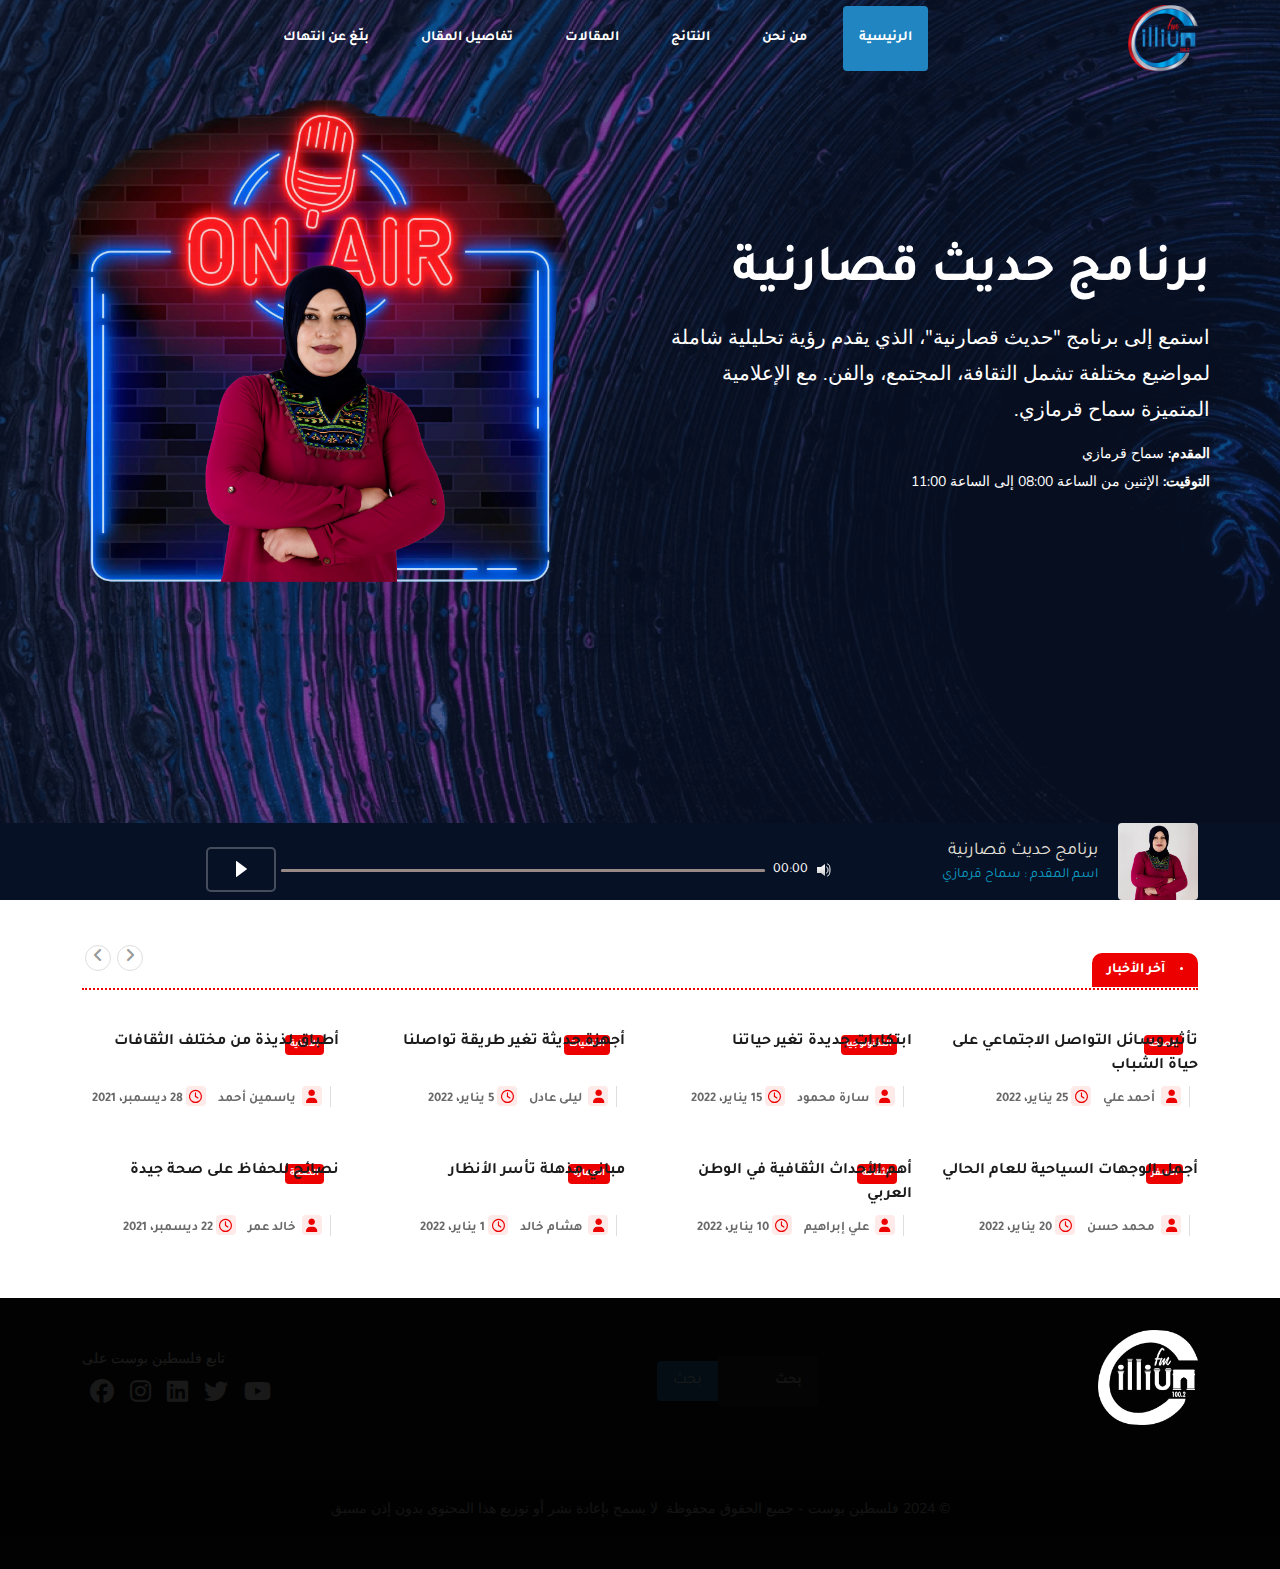
==== index.html @ 9fb02c31 "Signed-off-by: Eslam abselnasser <96479431+imsemoo@users.noreply.github.com>" ====
<!DOCTYPE html>
<html lang="ar" dir="rtl">

  <head>
    <meta charset="UTF-8">
    <meta name="viewport" content="width=device-width, initial-scale=1.0">

    <!-- Title: استخدم عنوان واضح يعكس هوية الموقع -->
    <title>فلسطين بوست - أخبار فلسطينية موثوقة وشاملة</title>

    <!-- Meta Description: وصف قصير يعكس محتوى الموقع ورسالة المنصة -->
    <meta name="description"
      content="فلسطين بوست: منصة إعلامية تأسست عام 2015، تقدم تغطية موثوقة وشاملة للأحداث والقضايا الفلسطينية، وتعزز صحافة المواطن ضمن معايير احترافية.">

    <!-- Meta Keywords: كلمات مفتاحية تعكس طبيعة الموقع -->
    <meta name="keywords"
      content="فلسطين بوست, أخبار فلسطين, صحافة المواطن, قضايا فلسطينية, إعلام فلسطيني, أخبار عاجلة, تحليلات سياسية">

    <!-- Robots Meta -->
    <meta name="robots" content="index, follow">

    <!-- Canonical Link: للتأكيد على النسخة الأساسية للصفحة -->
    <link rel="canonical" href="https://www.ppost.ps/" />

    <!-- Open Graph Meta Tags: لتحسين المشاركة على الشبكات الاجتماعية -->
    <meta property="og:title" content="فلسطين بوست - أخبار فلسطينية موثوقة">
    <meta property="og:description"
      content="تابع آخر الأخبار والتقارير حول القضايا الفلسطينية، مقالات وتحليلات معمّقة ونقل موثوق للأحداث من فلسطين والعالم.">
    <meta property="og:image" content="https://www.ppost.ps/images/og-image.png">
    <meta property="og:url" content="https://www.ppost.ps/">
    <meta property="og:type" content="website">
    <meta property="og:locale" content="ar_AR" />

    <!-- Twitter Card -->
    <meta name="twitter:card" content="summary_large_image">
    <meta name="twitter:title" content="فلسطين بوست - أخبار فلسطينية موثوقة">
    <meta name="twitter:description"
      content="منصة إعلامية فلسطينية تقدم تقارير وأخباراً موثوقة حول قضايا فلسطين، تغطية شاملة وتحليلات دقيقة.">
    <meta name="twitter:image" content="https://www.ppost.ps/images/twitter-image.png">


    <!-- Favicon -->
    <link rel="shortcut icon" type="image/x-icon" href="images/favicon.png">

    <!-- Stylesheets -->
    <link rel="stylesheet" href="css/normalize.css">
    <link rel="stylesheet" href="css/all.min.css">
    <link rel="stylesheet" href="css/owl.carousel.min.css">
    <link rel="stylesheet" href="css/bootstrap.rtl.min.css">
    <link rel="stylesheet" href="css/mediaelementplayer.css">
    <link rel="stylesheet" href="css/theme.css">
    <link rel="stylesheet" href="css/style.css">
    <link href="https://fonts.googleapis.com/css2?family=Tajawal:wght@400;700&display=swap" rel="stylesheet">

    <!-- Flatpickr CSS -->
    <link rel="stylesheet" href="https://cdn.jsdelivr.net/npm/flatpickr/dist/flatpickr.min.css">
    <!-- Flatpickr Script -->
    <script src="https://cdn.jsdelivr.net/npm/flatpickr"></script>
    <!-- Flatpickr Arabic Localization -->
    <script src="https://cdn.jsdelivr.net/npm/flatpickr/dist/l10n/ar.js"></script>

  </head>

  <body>
    <!-- Navbar -->
    <nav class="navbar navbar-expand-lg custom-navbar ">
      <div class="container">
        <!-- Logo -->
        <a class="navbar-brand d-flex align-items-center gap-2" href="#">
          <img src="images/logo.png" alt="شعار فلسطين بوست" class="navbar-logo">
        </a>

        <!-- Toggler Button -->
        <button class="navbar-toggler" type="button" data-bs-toggle="collapse" data-bs-target="#navbarNav"
          aria-controls="navbarNav" aria-expanded="false" aria-label="Toggle navigation">
          <span class="navbar-toggler-icon"></span>
        </button>

        <!-- Navbar Links -->
        <div class="collapse navbar-collapse" id="navbarNav">
          <ul class="navbar-nav m-auto mb-2 mb-lg-0">
            <li class="nav-item">
              <a class="nav-link active" aria-current="page" href="#">الرئيسية</a>
            </li>
            <li class="nav-item">
              <a class="nav-link" href="about.html">من نحن</a>
            </li>
            <li class="nav-item">
              <a class="nav-link" href="search.html">النتائج</a>
            </li>
            <li class="nav-item">
              <a class="nav-link" href="posts.html">المقالات</a>
            </li>
            <li class="nav-item">
              <a class="nav-link" href="single-news.html">تفاصيل المقال</a>
            </li>
            <li class="nav-item">
              <a class="nav-link" href="report.html">بلّغ عن انتهاك</a>
            </li>
          </ul>

          <!-- Search Form -->
          <!-- <form class="d-flex align-items-center search-form">
          <input class="form-control search-input" type="search" placeholder="بحث" aria-label="Search">
          <button class="btn search-button" type="submit">بحث</button>
        </form> -->
        </div>
      </div>
    </nav>

    <div class="hero-section position-relativemt-4">
      <div class="hero-container">
        <!-- القسم الأيمن: بيانات البرنامج -->
        <div class="hero-content">
          <h1 class="program-title">برنامج حديث قصارنية</h1>
          <p class="program-description">
            استمع إلى برنامج "حديث قصارنية"، الذي يقدم رؤية تحليلية شاملة لمواضيع مختلفة تشمل الثقافة، المجتمع، والفن. مع الإعلامية المتميزة سماح قرمازي.
          </p>
          <div class="program-details">
            <p><strong>المقدم:</strong> سماح قرمازي</p>
            <p><strong>التوقيت: </strong> الإثنين من الساعة 08:00 إلى الساعة 11:00</p>
          </div>
        </div>
    
        <!-- القسم الأيسر: صورة البرنامج -->
        <div class="hero-image">
          <img src="images/fm2.png" alt="صورة البرنامج الإذاعي">
        </div>
      </div>
      <div class="song1_wrapper">
        <div class="container">
          <div class="song1_inner clearfix">
            <div class="song1 clearfix">
              <div class="left">
                <figure><img src="images/2222.jpg " alt="" width="80px"></figure>
                <div class="caption">
                  <div class="txt1">برنامج حديث قصارنية
                  </div>
                  <div class="txt2">اسم المقدم : سماح قرمازي </div>
                </div>
              </div>
              <div class="right">
                <div class="audio1">
                  <audio controls="controls" class="audio" autoplay="autoplay" style="width: 100%; visibility: hidden;">
                    <source type="audio/mpeg" src="audio/01.mp3" />
                    <source type="audio/mpeg" src="audio/02.mp3" />
                  </audio>
                </div>
              </div>
            </div>
          </div>
        </div>
      </div>
    </div>
    

    <!-- Latest News Area Start -->
    <section class="utf_latest_new_area pb-bottom-20">
      <div class="container">
        <div class="utf_latest_news block color-red">
          <h3 class="utf_block_title"><span>آخر الأخبار</span></h3>
          <div id="utf_latest_news_slide" class="owl-carousel owl-theme utf_latest_news_slide owl-loaded">
    
            <div class="owl-stage-outer">
              <div class="owl-stage">
                <div class="owl-item">
                  <div class="item">
                    <ul class="utf_list_post">
                      <li class="clearfix">
                        <div class="utf_post_block_style clearfix">
                          <div class="utf_post_thumb"> <a href="#"><img class="img-fluid"
                                src="https://dummyimage.com/280x180/dddddd/000000/" alt=""></a> </div>
                          <a class="utf_post_cat" href="#">الصحة</a>
                          <div class="utf_post_content">
                            <h2 class="utf_post_title title-medium"> <a href="#">تأثير وسائل التواصل الاجتماعي على حياة الشباب</a> </h2>
                            <div class="utf_post_meta"> <span class="utf_post_author"><i class="fa fa-user"></i> <a
                                  href="#">أحمد علي</a></span> <span class="utf_post_date"><i class="fa-regular fa-clock"></i>25 يناير، 2022</span> </div>
                          </div>
                        </div>
                      </li>
    
                      <li class="clearfix">
                        <div class="utf_post_block_style clearfix">
                          <div class="utf_post_thumb"> <a href="#"><img class="img-fluid"
                                src="https://dummyimage.com/280x180/dddddd/000000/" alt=""></a> </div>
                          <a class="utf_post_cat" href="#">السفر</a>
                          <div class="utf_post_content">
                            <h2 class="utf_post_title title-medium"> <a href="#">أجمل الوجهات السياحية للعام الحالي</a> </h2>
                            <div class="utf_post_meta"> <span class="utf_post_author"><i class="fa fa-user"></i> <a
                                  href="#">محمد حسن</a></span> <span class="utf_post_date"><i class="fa-regular fa-clock"></i>20 يناير، 2022</span> </div>
                          </div>
                        </div>
                      </li>
                    </ul>
                  </div>
                </div>
    
                <div class="owl-item">
                  <div class="item">
                    <ul class="utf_list_post">
                      <li class="clearfix">
                        <div class="utf_post_block_style clearfix">
                          <div class="utf_post_thumb"> <a href="#"><img class="img-fluid"
                                src="https://dummyimage.com/280x180/dddddd/000000/" alt=""></a> </div>
                          <a class="utf_post_cat" href="#">التكنولوجيا</a>
                          <div class="utf_post_content">
                            <h2 class="utf_post_title title-medium"> <a href="#">ابتكارات جديدة تغير حياتنا</a> </h2>
                            <div class="utf_post_meta"> <span class="utf_post_author"><i class="fa fa-user"></i> <a
                                  href="#">سارة محمود</a></span> <span class="utf_post_date"><i class="fa-regular fa-clock"></i>15 يناير، 2022</span> </div>
                          </div>
                        </div>
                      </li>
    
                      <li class="clearfix">
                        <div class="utf_post_block_style clearfix">
                          <div class="utf_post_thumb"> <a href="#"><img class="img-fluid"
                                src="https://dummyimage.com/280x180/dddddd/000000/" alt=""></a> </div>
                          <a class="utf_post_cat" href="#">الثقافة</a>
                          <div class="utf_post_content">
                            <h2 class="utf_post_title title-medium"> <a href="#">أهم الأحداث الثقافية في الوطن العربي</a> </h2>
                            <div class="utf_post_meta"> <span class="utf_post_author"><i class="fa fa-user"></i> <a
                                  href="#">علي إبراهيم</a></span> <span class="utf_post_date"><i class="fa-regular fa-clock"></i>10 يناير، 2022</span> </div>
                          </div>
                        </div>
                      </li>
                    </ul>
                  </div>
                </div>
    
                <div class="owl-item">
                  <div class="item">
                    <ul class="utf_list_post">
                      <li class="clearfix">
                        <div class="utf_post_block_style clearfix">
                          <div class="utf_post_thumb"> <a href="#"><img class="img-fluid"
                                src="https://dummyimage.com/280x180/dddddd/000000/" alt=""></a> </div>
                          <a class="utf_post_cat" href="#">التقنيات</a>
                          <div class="utf_post_content">
                            <h2 class="utf_post_title title-medium"> <a href="#">أجهزة حديثة تغير طريقة تواصلنا</a> </h2>
                            <div class="utf_post_meta"> <span class="utf_post_author"><i class="fa fa-user"></i> <a
                                  href="#">ليلى عادل</a></span> <span class="utf_post_date"><i class="fa-regular fa-clock"></i>5 يناير، 2022</span> </div>
                          </div>
                        </div>
                      </li>
    
                      <li class="clearfix">
                        <div class="utf_post_block_style clearfix">
                          <div class="utf_post_thumb"> <a href="#"><img class="img-fluid"
                                src="https://dummyimage.com/280x180/dddddd/000000/" alt=""></a> </div>
                          <a class="utf_post_cat" href="#">العمارة</a>
                          <div class="utf_post_content">
                            <h2 class="utf_post_title title-medium"> <a href="#">مباني مذهلة تأسر الأنظار</a> </h2>
                            <div class="utf_post_meta"> <span class="utf_post_author"><i class="fa fa-user"></i> <a
                                  href="#">هشام خالد</a></span> <span class="utf_post_date"><i class="fa-regular fa-clock"></i>1 يناير، 2022</span> </div>
                          </div>
                        </div>
                      </li>
                    </ul>
                  </div>
                </div>
    
                <div class="owl-item">
                  <div class="item">
                    <ul class="utf_list_post">
                      <li class="clearfix">
                        <div class="utf_post_block_style clearfix">
                          <div class="utf_post_thumb"> <a href="#"><img class="img-fluid"
                                src="https://dummyimage.com/280x180/dddddd/000000/" alt=""></a> </div>
                          <a class="utf_post_cat" href="#">الأغذية</a>
                          <div class="utf_post_content">
                            <h2 class="utf_post_title title-medium"> <a href="#">أطباق لذيذة من مختلف الثقافات</a> </h2>
                            <div class="utf_post_meta"> <span class="utf_post_author"><i class="fa fa-user"></i> <a
                                  href="#">ياسمين أحمد</a></span> <span class="utf_post_date"><i class="fa-regular fa-clock"></i>28 ديسمبر، 2021</span> </div>
                          </div>
                        </div>
                      </li>
    
                      <li class="clearfix">
                        <div class="utf_post_block_style clearfix">
                          <div class="utf_post_thumb"> <a href="#"><img class="img-fluid"
                                src="https://dummyimage.com/280x180/dddddd/000000/" alt=""></a> </div>
                          <a class="utf_post_cat" href="#">الصحة</a>
                          <div class="utf_post_content">
                            <h2 class="utf_post_title title-medium"> <a href="#">نصائح للحفاظ على صحة جيدة</a> </h2>
                            <div class="utf_post_meta"> <span class="utf_post_author"><i class="fa fa-user"></i> <a
                                  href="#">خالد عمر</a></span> <span class="utf_post_date"><i class="fa-regular fa-clock"></i>22 ديسمبر، 2021</span> </div>
                          </div>
                        </div>
                      </li>
                    </ul>
                  </div>
                </div>
    
              </div>
            </div>
    
          </div>
        </div>
      </div>
    </section>
    
    <!-- Latest News Area End -->


    <footer class="footer text-white">
      <div class="container">
        <div class="row align-items-center mb-5">
          <!-- Logo and Title -->
          <div class="col-md-4 text-md-start text-center mb-3 mb-md-0 d-flex align-items-center gap-2">
            <img src="images/logo.png" alt="شعار فلسطين بوست" class="footer-logo mb-2">
          </div>

          <!-- Search Bar -->
          <div class="col-md-4 mb-3 mb-md-0">
            <!-- Search Form -->
            <form class="d-flex align-items-center search-form">
              <input class="form-control search-input" type="search" placeholder="بحث" aria-label="Search">
              <button class="btn search-button" type="submit">بحث</button>
            </form>
          </div>

          <!-- Social Media Links -->
          <div class="col-md-4 text-md-end text-center">
            <p class="mb-2">تابع فلسطين بوست على</p>
            <div class="social-icons d-flex justify-content-md-end justify-content-center">
              <a href="#" class="text-white mx-2" aria-label="Youtube"><i class="fab fa-youtube"></i></a>
              <a href="#" class="text-white mx-2" aria-label="Twitter"><i class="fab fa-twitter"></i></a>
              <a href="#" class="text-white mx-2" aria-label="LinkedIn"><i class="fab fa-linkedin"></i></a>
              <a href="#" class="text-white mx-2" aria-label="Instagram"><i class="fab fa-instagram"></i></a>
              <a href="#" class="text-white mx-2" aria-label="Facebook"><i class="fab fa-facebook"></i></a>
            </div>
          </div>
        </div>
      </div>
      <div class="footer-bottom">
        <!-- Bottom Section -->
        <div class="text-center d-flex align-items-center justify-content-center gap-2">
          <p class="mb-0">© 2024 فلسطين بوست - جميع الحقوق محفوظة</p>
          <p class="mb-0">
            لا يسمح بإعادة نشر أو توزيع هذا المحتوى بدون إذن مسبق
          </p>
        </div>
      </div>
    </footer>

    <script src="js/jquery-3.7.1.min.js" type="text/javascript"></script>
    <script src="js/owl.carousel.min.js" type="text/javascript"></script>
    <script src="js/bootstrap.bundle.min.js" type="text/javascript"></script>
    <script src="js/mediaelement-and-player.js" type="text/javascript"></script>
    <script src="js/script.js" type="text/javascript"></script>
  </body>

</html>
---- css/mediaelementplayer.css ----
.mejs-offscreen{
/* Accessibility: hide screen reader texts (and prefer "top" for RTL languages).  Reference: http://blog.rrwd.nl/2015/04/04/the-screen-reader-text-class-why-and-how/ */
	clip: rect(1px 1px 1px 1px); /* IE6, IE7 - no likey commas */
	clip: rect(1px, 1px, 1px, 1px); /* IE8-IE11 - we likey commas, no support for clip-path */
	clip-path: polygon(0px 0px, 0px 0px,0px 0px, 0px 0px);
	position: absolute !important;
	height: 1px;
	width: 1px;
	overflow: hidden;
}

.mejs-container {
	position: relative;
	background: #000;
	font-family: Helvetica, Arial;
	text-align: left;
	vertical-align: top;
	text-indent: 0;
}

.mejs-container:focus {
	outline: none;
}

.me-plugin {
	position: absolute;
}

.mejs-embed, .mejs-embed body {
	width: 100%;
	height: 100%;
	margin: 0;
	padding: 0;
	background: #000;
	overflow: hidden;
}

.mejs-fullscreen {
	/* set it to not show scroll bars so 100% will work */
	overflow: hidden !important;
}

.mejs-container-fullscreen {
	position: fixed;
	left: 0;
	top: 0;
	right: 0;
	bottom: 0;
	overflow: hidden;
	z-index: 1000;
}
.mejs-container-fullscreen .mejs-mediaelement,
.mejs-container-fullscreen video {
	width: 100%;
	height: 100%;
}

.mejs-clear {
	clear: both;
}

/* Start: LAYERS */
.mejs-background {
	position: absolute;
	top: 0;
	left: 0;
}

.mejs-mediaelement {
	position: absolute;
	top: 0;
	left: 0;
	width: 100%;
	height: 100%;
}

.mejs-poster {
	position: absolute;
	top: 0;
	left: 0;
	background-size: contain ;
	background-position: 50% 50% ;
	background-repeat: no-repeat ;
}
:root .mejs-poster img {
	display: none ;
}

.mejs-poster img {
	border: 0;
	padding: 0;
	border: 0;
}

.mejs-overlay {
	position: absolute;
	top: 0;
	left: 0;
}

.mejs-overlay-play {
	cursor: pointer;
}

.mejs-overlay-button {
	position: absolute;
	top: 50%;
	left: 50%;
	width: 100px;
	height: 100px;
	margin: -50px 0 0 -50px;
	background: url(bigplay.svg) no-repeat;
}

.no-svg .mejs-overlay-button {
	background-image: url(bigplay.png);
}

.mejs-overlay:hover .mejs-overlay-button {
	background-position: 0 -100px ;
}

.mejs-overlay-loading {
	position: absolute;
	top: 50%;
	left: 50%;
	width: 80px;
	height: 80px;
	margin: -40px 0 0 -40px;
	background: #333;
	background: url(background.png);
	background: rgba(0, 0, 0, 0.9);
	background: -webkit-gradient(linear, 0% 0%, 0% 100%, from(rgba(50,50,50,0.9)), to(rgba(0,0,0,0.9)));
	background: -webkit-linear-gradient(top, rgba(50,50,50,0.9), rgba(0,0,0,0.9));
	background: -moz-linear-gradient(top, rgba(50,50,50,0.9), rgba(0,0,0,0.9));
	background: -o-linear-gradient(top, rgba(50,50,50,0.9), rgba(0,0,0,0.9));
	background: -ms-linear-gradient(top, rgba(50,50,50,0.9), rgba(0,0,0,0.9));
	background: linear-gradient(rgba(50,50,50,0.9), rgba(0,0,0,0.9));
}

.mejs-overlay-loading span {
	display: block;
	width: 80px;
	height: 80px;
	background: transparent url(loading.gif) 50% 50% no-repeat;
}

/* End: LAYERS */

/* Start: CONTROL BAR */

.mejs-container .mejs-controls {
	position: absolute;
	list-style-type: none;
	margin: 0;
	bottom: 0;
	left: 0;
	background: url(background.png);
	background: rgba(0, 0, 0, 0.7);
	background: -webkit-gradient(linear, 0% 0%, 0% 100%, from(rgba(50,50,50,0.7)), to(rgba(0,0,0,0.7)));
	background: -webkit-linear-gradient(top, rgba(50,50,50,0.7), rgba(0,0,0,0.7));
	background: -moz-linear-gradient(top, rgba(50,50,50,0.7), rgba(0,0,0,0.7));
	background: -o-linear-gradient(top, rgba(50,50,50,0.7), rgba(0,0,0,0.7));
	background: -ms-linear-gradient(top, rgba(50,50,50,0.7), rgba(0,0,0,0.7));
	background: linear-gradient(rgba(50,50,50,0.7), rgba(0,0,0,0.7));
	height: 30px;
	width: 100%;
}

@media(min-width:992px) {
    .mejs-container .mejs-controls {
	padding: 0 0 0 19px;
}
}


@media(max-width:991px) {
    .mejs-container .mejs-controls {
	padding: 0;
}
}

.mejs-container .mejs-controls  div {
	list-style-type: none;
	background-image: none;
	display: block;
	float: left;
	margin: 0;
	padding: 0;
	width: 26px;
	height: 26px;
	font-size: 11px;
	line-height: 11px;
	font-family: Helvetica, Arial;
	border: 0;
}

.mejs-controls .mejs-button button {
	cursor: pointer;
	display: block;
	font-size: 0;
	line-height: 0;
	text-decoration: none;
	margin: 7px 5px;
	padding: 0;
	position: absolute;
	height: 16px;
	width: 16px;
	border: 0;
	background: transparent url(controls.svg) no-repeat;
}

.no-svg .mejs-controls .mejs-button button {
	background-image: url(controls.png);
}

	/* :focus for accessibility */
.mejs-controls .mejs-button button:focus {
	outline: dotted 1px #999;
}

/* End: CONTROL BAR */

/* Start: Time (Current / Duration) */
.mejs-container .mejs-controls .mejs-time {
	color: #fff;
	display: block;
	height: 17px;
	width: auto;
	padding: 10px 3px 0 3px ;
	overflow: hidden;
	text-align: center;
	-moz-box-sizing: content-box;
	-webkit-box-sizing: content-box;
	box-sizing: content-box;
}

.mejs-container .mejs-controls .mejs-time a {
	color: #fff;
	font-size: 11px;
	line-height: 12px;
	display: block;
	float: left;
	margin: 1px 2px 0 0;
	width: auto;
}
/* End: Time (Current / Duration) */

/* Start: Play/Pause/Stop */
.mejs-controls .mejs-play button {
	background-position: 0 0;
}

.mejs-controls .mejs-pause button {
	background-position: 0 -16px;
}

.mejs-controls .mejs-stop button {
	background-position: -112px 0;
}
/* Start: Play/Pause/Stop */

/* Start: Progress Bar */
.mejs-controls div.mejs-time-rail {
	direction: ltr;
	width: 200px;
	padding-top: 5px;
}

.mejs-controls .mejs-time-rail span, .mejs-controls .mejs-time-rail a {
	display: block;
	position: absolute;
	width: 180px;
	height: 10px;
	-webkit-border-radius: 2px;
	-moz-border-radius: 2px;
	border-radius: 2px;
	cursor: pointer;
}

.mejs-controls .mejs-time-rail .mejs-time-total {
	margin: 5px;
	background: #333;
	background: rgba(50,50,50,0.8);
	background: -webkit-gradient(linear, 0% 0%, 0% 100%, from(rgba(30,30,30,0.8)), to(rgba(60,60,60,0.8)));
	background: -webkit-linear-gradient(top, rgba(30,30,30,0.8), rgba(60,60,60,0.8));
	background: -moz-linear-gradient(top, rgba(30,30,30,0.8), rgba(60,60,60,0.8));
	background: -o-linear-gradient(top, rgba(30,30,30,0.8), rgba(60,60,60,0.8));
	background: -ms-linear-gradient(top, rgba(30,30,30,0.8), rgba(60,60,60,0.8));
	background: linear-gradient(rgba(30,30,30,0.8), rgba(60,60,60,0.8));
}

.mejs-controls .mejs-time-rail .mejs-time-buffering {
	width: 100%;
	background-image: -o-linear-gradient(-45deg, rgba(255, 255, 255, 0.15) 25%, transparent 25%, transparent 50%, rgba(255, 255, 255, 0.15) 50%, rgba(255, 255, 255, 0.15) 75%, transparent 75%, transparent);
	background-image: -webkit-gradient(linear, 0 100%, 100% 0, color-stop(0.25, rgba(255, 255, 255, 0.15)), color-stop(0.25, transparent), color-stop(0.5, transparent), color-stop(0.5, rgba(255, 255, 255, 0.15)), color-stop(0.75, rgba(255, 255, 255, 0.15)), color-stop(0.75, transparent), to(transparent));
	background-image: -webkit-linear-gradient(-45deg, rgba(255, 255, 255, 0.15) 25%, transparent 25%, transparent 50%, rgba(255, 255, 255, 0.15) 50%, rgba(255, 255, 255, 0.15) 75%, transparent 75%, transparent);
	background-image: -moz-linear-gradient(-45deg, rgba(255, 255, 255, 0.15) 25%, transparent 25%, transparent 50%, rgba(255, 255, 255, 0.15) 50%, rgba(255, 255, 255, 0.15) 75%, transparent 75%, transparent);
	background-image: -ms-linear-gradient(-45deg, rgba(255, 255, 255, 0.15) 25%, transparent 25%, transparent 50%, rgba(255, 255, 255, 0.15) 50%, rgba(255, 255, 255, 0.15) 75%, transparent 75%, transparent);
	background-image: linear-gradient(-45deg, rgba(255, 255, 255, 0.15) 25%, transparent 25%, transparent 50%, rgba(255, 255, 255, 0.15) 50%, rgba(255, 255, 255, 0.15) 75%, transparent 75%, transparent);
	-webkit-background-size: 15px 15px;
	-moz-background-size: 15px 15px;
	-o-background-size: 15px 15px;
	background-size: 15px 15px;
	-webkit-animation: buffering-stripes 2s linear infinite;
	-moz-animation: buffering-stripes 2s linear infinite;
	-ms-animation: buffering-stripes 2s linear infinite;
	-o-animation: buffering-stripes 2s linear infinite;
	animation: buffering-stripes 2s linear infinite;
}

@-webkit-keyframes buffering-stripes { from {background-position: 0 0;} to {background-position: 30px 0;} }
@-moz-keyframes buffering-stripes { from {background-position: 0 0;} to {background-position: 30px 0;} }
@-ms-keyframes buffering-stripes { from {background-position: 0 0;} to {background-position: 30px 0;} }
@-o-keyframes buffering-stripes { from {background-position: 0 0;} to {background-position: 30px 0;} }
@keyframes buffering-stripes { from {background-position: 0 0;} to {background-position: 30px 0;} }

.mejs-controls .mejs-time-rail .mejs-time-loaded {
	background: #3caac8;
	background: rgba(60,170,200,0.8);
	background: -webkit-gradient(linear, 0% 0%, 0% 100%, from(rgba(44,124,145,0.8)), to(rgba(78,183,212,0.8)));
	background: -webkit-linear-gradient(top, rgba(44,124,145,0.8), rgba(78,183,212,0.8));
	background: -moz-linear-gradient(top, rgba(44,124,145,0.8), rgba(78,183,212,0.8));
	background: -o-linear-gradient(top, rgba(44,124,145,0.8), rgba(78,183,212,0.8));
	background: -ms-linear-gradient(top, rgba(44,124,145,0.8), rgba(78,183,212,0.8));
	background: linear-gradient(rgba(44,124,145,0.8), rgba(78,183,212,0.8));
	width: 0;
}

.mejs-controls .mejs-time-rail .mejs-time-current {
	background: #fff;
	background: rgba(255,255,255,0.8);
	background: -webkit-gradient(linear, 0% 0%, 0% 100%, from(rgba(255,255,255,0.9)), to(rgba(200,200,200,0.8)));
	background: -webkit-linear-gradient(top, rgba(255,255,255,0.9), rgba(200,200,200,0.8));
	background: -moz-linear-gradient(top, rgba(255,255,255,0.9), rgba(200,200,200,0.8));
	background: -o-linear-gradient(top, rgba(255,255,255,0.9), rgba(200,200,200,0.8));
	background: -ms-linear-gradient(top, rgba(255,255,255,0.9), rgba(200,200,200,0.8));
	background: linear-gradient(rgba(255,255,255,0.9), rgba(200,200,200,0.8));
	width: 0;
}

.mejs-controls .mejs-time-rail .mejs-time-handle {
	display: none;
	position: absolute;
	margin: 0;
	width: 10px;
	background: #fff;
	-webkit-border-radius: 5px;
	-moz-border-radius: 5px;
	border-radius: 5px;
	cursor: pointer;
	border: solid 2px #333;
	top: -2px;
	text-align: center;
}

.mejs-controls .mejs-time-rail .mejs-time-float {
	position: absolute;
	display: none;
	background: #eee;
	width: 36px;
	height: 17px;
	border: solid 1px #333;
	top: -26px;
	margin-left: -18px;
	text-align: center;
	color: #111;
}

.mejs-controls .mejs-time-rail .mejs-time-float-current {
	margin: 2px;
	width: 30px;
	display: block;
	text-align: center;
	left: 0;
}

.mejs-controls .mejs-time-rail .mejs-time-float-corner {
	position: absolute;
	display: block;
	width: 0;
	height: 0;
	line-height: 0;
	border: solid 5px #eee;
	border-color: #eee transparent transparent transparent;
	-webkit-border-radius: 0;
	-moz-border-radius: 0;
	border-radius: 0;
	top: 15px;
	left: 13px;
}

.mejs-long-video .mejs-controls .mejs-time-rail .mejs-time-float {
	width: 48px;
}

.mejs-long-video .mejs-controls .mejs-time-rail .mejs-time-float-current {
	width: 44px;
}

.mejs-long-video .mejs-controls .mejs-time-rail .mejs-time-float-corner {
	left: 18px;
}

/*
.mejs-controls .mejs-time-rail:hover .mejs-time-handle {
	visibility:visible;
}
*/
/* End: Progress Bar */

/* Start: Fullscreen */
.mejs-controls .mejs-fullscreen-button button {
	background-position: -32px 0;
}

.mejs-controls .mejs-unfullscreen button {
	background-position: -32px -16px;
}
/* End: Fullscreen */


/* Start: Mute/Volume */
.mejs-controls .mejs-volume-button {
}

.mejs-controls .mejs-mute button {
	background-position: -16px -16px;
}

.mejs-controls .mejs-unmute button {
	background-position: -16px 0;
}

.mejs-controls .mejs-volume-button {
	position: relative;
}

.mejs-controls .mejs-volume-button .mejs-volume-slider {
	display: none;
	height: 115px;
	width: 25px;
	background: url(background.png);
	background: rgba(50, 50, 50, 0.7);
	-webkit-border-radius: 0;
	-moz-border-radius: 0;
	border-radius: 0;
	top: -115px;
	left: 0;
	z-index: 1;
	position: absolute;
	margin: 0;
}

.mejs-controls .mejs-volume-button:hover {
	-webkit-border-radius: 0 0 4px 4px;
	-moz-border-radius: 0 0 4px 4px;
	border-radius: 0 0 4px 4px;
}

/*
.mejs-controls .mejs-volume-button:hover .mejs-volume-slider {
	display: block;
}
*/

.mejs-controls .mejs-volume-button .mejs-volume-slider .mejs-volume-total {
	position: absolute;
	left: 11px;
	top: 8px;
	width: 2px;
	height: 100px;
	background: #ddd;
	background: rgba(255, 255, 255, 0.5);
	margin: 0;
}

.mejs-controls .mejs-volume-button .mejs-volume-slider .mejs-volume-current {
	position: absolute;
	left: 11px;
	top: 8px;
	width: 2px;
	height: 100px;
	background: #ddd;
	background: rgba(255, 255, 255, 0.9);
	margin: 0;
}

.mejs-controls .mejs-volume-button .mejs-volume-slider .mejs-volume-handle {
	position: absolute;
	left: 4px;
	top: -3px;
	width: 16px;
	height: 6px;
	background: #ddd;
	background: rgba(255, 255, 255, 0.9);
	cursor: N-resize;
	-webkit-border-radius: 1px;
	-moz-border-radius: 1px;
	border-radius: 1px;
	margin: 0;
}

/* horizontal version */
.mejs-controls a.mejs-horizontal-volume-slider {
	height: 26px;
	width: 56px;
	position: relative;
    display: block;
    float: left;
    vertical-align: middle;
}

.mejs-controls .mejs-horizontal-volume-slider .mejs-horizontal-volume-total {
	position: absolute;
	left: 0;
	top: 11px;
	width: 50px;
	height: 8px;
	margin: 0;
	padding: 0;
	font-size: 1px;
	-webkit-border-radius: 2px;
	-moz-border-radius: 2px;
	border-radius: 2px;
	background: #333;
	background: rgba(50,50,50,0.8);
	background: -webkit-gradient(linear, 0% 0%, 0% 100%, from(rgba(30,30,30,0.8)), to(rgba(60,60,60,0.8)));
	background: -webkit-linear-gradient(top, rgba(30,30,30,0.8), rgba(60,60,60,0.8));
	background: -moz-linear-gradient(top, rgba(30,30,30,0.8), rgba(60,60,60,0.8));
	background: -o-linear-gradient(top, rgba(30,30,30,0.8), rgba(60,60,60,0.8));
	background: -ms-linear-gradient(top, rgba(30,30,30,0.8), rgba(60,60,60,0.8));
	background: linear-gradient(rgba(30,30,30,0.8), rgba(60,60,60,0.8));
}

.mejs-controls .mejs-horizontal-volume-slider .mejs-horizontal-volume-current {
	position: absolute;
	left: 0;
	top: 11px;
	width: 50px;
	height: 8px;
	margin: 0;
	padding: 0;
	font-size: 1px;
	-webkit-border-radius: 2px;
	-moz-border-radius: 2px;
	border-radius: 2px;
	background: #fff;
	background: rgba(255,255,255,0.8);
	background: -webkit-gradient(linear, 0% 0%, 0% 100%, from(rgba(255,255,255,0.9)), to(rgba(200,200,200,0.8)));
	background: -webkit-linear-gradient(top, rgba(255,255,255,0.9), rgba(200,200,200,0.8));
	background: -moz-linear-gradient(top, rgba(255,255,255,0.9), rgba(200,200,200,0.8));
	background: -o-linear-gradient(top, rgba(255,255,255,0.9), rgba(200,200,200,0.8));
	background: -ms-linear-gradient(top, rgba(255,255,255,0.9), rgba(200,200,200,0.8));
	background: linear-gradient(rgba(255,255,255,0.9), rgba(200,200,200,0.8));
}

.mejs-controls .mejs-horizontal-volume-slider .mejs-horizontal-volume-handle {
	display: none;
}

/* End: Mute/Volume */

/* Start: Track (Captions and Chapters) */
.mejs-controls .mejs-captions-button {
	position: relative;
}

.mejs-controls .mejs-captions-button button {
	background-position: -48px 0;
}
.mejs-controls .mejs-captions-button .mejs-captions-selector {
	visibility: hidden;
	position: absolute;
	bottom: 26px;
	right: -51px;
	width: 85px;
	height: 100px;
	background: url(background.png);
	background: rgba(50,50,50,0.7);
	border: solid 1px transparent;
	padding: 10px 10px 0 10px;
	overflow: hidden;
	-webkit-border-radius: 0;
	-moz-border-radius: 0;
	border-radius: 0;
}

.mejs-controls .mejs-captions-button:hover  .mejs-captions-selector {
	visibility: visible;
}

.mejs-controls .mejs-captions-button .mejs-captions-selector ul {
	margin: 0;
	padding: 0;
	display: block;
	list-style-type: none !important;
	overflow: hidden;
}

.mejs-controls .mejs-captions-button .mejs-captions-selector ul li {
	margin: 0 0 6px 0;
	padding: 0;
	list-style-type: none !important;
	display: block;
	color: #fff;
	overflow: hidden;
}

.mejs-controls .mejs-captions-button .mejs-captions-selector ul li input {
	clear: both;
	float: left;
	margin: 3px 3px 0 5px;
}

.mejs-controls .mejs-captions-button .mejs-captions-selector ul li label {
	width: 55px;
	float: left;
	padding: 4px 0 0 0;
	line-height: 15px;
	font-family: helvetica, arial;
	font-size: 10px;
}

.mejs-controls .mejs-captions-button .mejs-captions-translations {
	font-size: 10px;
	margin: 0 0 5px 0;
}

.mejs-chapters {
	position: absolute;
	top: 0;
	left: 0;
	-xborder-right: solid 1px #fff;
	width: 10000px;
	z-index: 1;
}

.mejs-chapters .mejs-chapter {
	position: absolute;
	float: left;
	background: #222;
	background: rgba(0, 0, 0, 0.7);
	background: -webkit-gradient(linear, 0% 0%, 0% 100%, from(rgba(50,50,50,0.7)), to(rgba(0,0,0,0.7)));
	background: -webkit-linear-gradient(top, rgba(50,50,50,0.7), rgba(0,0,0,0.7));
	background: -moz-linear-gradient(top, rgba(50,50,50,0.7), rgba(0,0,0,0.7));
	background: -o-linear-gradient(top, rgba(50,50,50,0.7), rgba(0,0,0,0.7));
	background: -ms-linear-gradient(top, rgba(50,50,50,0.7), rgba(0,0,0,0.7));
	background: linear-gradient(rgba(50,50,50,0.7), rgba(0,0,0,0.7));
	filter: progid:DXImageTransform.Microsoft.Gradient(GradientType=0, startColorstr=#323232,endColorstr=#000000);
	overflow: hidden;
	border: 0;
}

.mejs-chapters .mejs-chapter .mejs-chapter-block {
	font-size: 11px;
	color: #fff;
	padding: 5px;
	display: block;
	border-right: solid 1px #333;
	border-bottom: solid 1px #333;
	cursor: pointer;
}

.mejs-chapters .mejs-chapter .mejs-chapter-block-last {
	border-right: none;
}

.mejs-chapters .mejs-chapter .mejs-chapter-block:hover {
	background: #666;
	background: rgba(102,102,102, 0.7);
	background: -webkit-gradient(linear, 0% 0%, 0% 100%, from(rgba(102,102,102,0.7)), to(rgba(50,50,50,0.6)));
	background: -webkit-linear-gradient(top, rgba(102,102,102,0.7), rgba(50,50,50,0.6));
	background: -moz-linear-gradient(top, rgba(102,102,102,0.7), rgba(50,50,50,0.6));
	background: -o-linear-gradient(top, rgba(102,102,102,0.7), rgba(50,50,50,0.6));
	background: -ms-linear-gradient(top, rgba(102,102,102,0.7), rgba(50,50,50,0.6));
	background: linear-gradient(rgba(102,102,102,0.7), rgba(50,50,50,0.6));
	filter: progid:DXImageTransform.Microsoft.Gradient(GradientType=0, startColorstr=#666666,endColorstr=#323232);
}

.mejs-chapters .mejs-chapter .mejs-chapter-block .ch-title {
	font-size: 12px;
	font-weight: bold;
	display: block;
	white-space: nowrap;
	text-overflow: ellipsis;
	margin: 0 0 3px 0;
	line-height: 12px;
}

.mejs-chapters .mejs-chapter .mejs-chapter-block .ch-timespan {
	font-size: 12px;
	line-height: 12px;
	margin: 3px 0 4px 0;
	display: block;
	white-space: nowrap;
	text-overflow: ellipsis;
}

.mejs-captions-layer {
	position: absolute;
	bottom: 0;
	left: 0;
	text-align:center;
	line-height: 20px;
	font-size: 16px;
	color: #fff;
}

.mejs-captions-layer  a {
	color: #fff;
	text-decoration: underline;
}

.mejs-captions-layer[lang=ar] {
	font-size: 20px;
	font-weight: normal;
}

.mejs-captions-position {
	position: absolute;
	width: 100%;
	bottom: 15px;
	left: 0;
}

.mejs-captions-position-hover {
	bottom: 35px;
}

.mejs-captions-text {
	padding: 3px 5px;
	background: url(background.png);
	background: rgba(20, 20, 20, 0.5);
	white-space: pre-wrap;
}
/* End: Track (Captions and Chapters) */

/* Start: Error */
.me-cannotplay {
}

.me-cannotplay a {
	color: #fff;
	font-weight: bold;
}

.me-cannotplay span {
	padding: 15px;
	display: block;
}
/* End: Error */


/* Start: Loop */
.mejs-controls .mejs-loop-off button {
	background-position: -64px -16px;
}

.mejs-controls .mejs-loop-on button {
	background-position: -64px 0;
}

/* End: Loop */

/* Start: backlight */
.mejs-controls .mejs-backlight-off button {
	background-position: -80px -16px;
}

.mejs-controls .mejs-backlight-on button {
	background-position: -80px 0;
}
/* End: backlight */

/* Start: Picture Controls */
.mejs-controls .mejs-picturecontrols-button {
	background-position: -96px 0;
}
/* End: Picture Controls */


/* context menu */
.mejs-contextmenu {
	position: absolute;
	width: 150px;
	padding: 10px;
	border-radius: 4px;
	top: 0;
	left: 0;
	background: #fff;
	border: solid 1px #999;
	z-index: 1001; /* make sure it shows on fullscreen */
}
.mejs-contextmenu .mejs-contextmenu-separator {
	height: 1px;
	font-size: 0;
	margin: 5px 6px;
	background: #333;
}

.mejs-contextmenu .mejs-contextmenu-item {
	font-family: Helvetica, Arial;
	font-size: 12px;
	padding: 4px 6px;
	cursor: pointer;
	color: #333;
}
.mejs-contextmenu .mejs-contextmenu-item:hover {
	background: #2C7C91;
	color: #fff;
}

/* Start: Source Chooser */
.mejs-controls .mejs-sourcechooser-button {
	position: relative;
}

.mejs-controls .mejs-sourcechooser-button button {
	background-position: -128px 0;
}

.mejs-controls .mejs-sourcechooser-button .mejs-sourcechooser-selector {
	visibility: hidden;
	position: absolute;
	bottom: 26px;
	right: -10px;
	width: 130px;
	height: 100px;
	background: url(background.png);
	background: rgba(50,50,50,0.7);
	border: solid 1px transparent;
	padding: 10px;
	overflow: hidden;
	-webkit-border-radius: 0;
	-moz-border-radius: 0;
	border-radius: 0;
}

.mejs-controls .mejs-sourcechooser-button .mejs-sourcechooser-selector ul {
	margin: 0;
	padding: 0;
	display: block;
	list-style-type: none !important;
	overflow: hidden;
}

.mejs-controls .mejs-sourcechooser-button .mejs-sourcechooser-selector ul li {
	margin: 0 0 6px 0;
	padding: 0;
	list-style-type: none !important;
	display: block;
	color: #fff;
	overflow: hidden;
}

.mejs-controls .mejs-sourcechooser-button .mejs-sourcechooser-selector ul li input {
	clear: both;
	float: left;
	margin: 3px 3px 0 5px;
}

.mejs-controls .mejs-sourcechooser-button .mejs-sourcechooser-selector ul li label {
	width: 100px;
	float: left;
	padding: 4px 0 0 0;
	line-height: 15px;
	font-family: helvetica, arial;
	font-size: 10px;
}
/* End: Source Chooser */

/* Start: Postroll */
.mejs-postroll-layer {
	position: absolute;
	bottom: 0;
	left: 0;
	width: 100%;
	height: 100%;
	background: url(background.png);
	background: rgba(50,50,50,0.7);
	z-index: 1000;
	overflow: hidden;
}
.mejs-postroll-layer-content {
	width: 100%;
	height: 100%;
}
.mejs-postroll-close {
	position: absolute;
	right: 0;
	top: 0;
	background: url(background.png);
	background: rgba(50,50,50,0.7);
	color: #fff;
	padding: 4px;
	z-index: 100;
	cursor: pointer;
}
/* End: Postroll */


/* Start: Speed */
div.mejs-speed-button {
	width: 46px !important;
	position: relative;
}

.mejs-controls .mejs-button.mejs-speed-button button {
	background: transparent;
	width: 36px;
	font-size: 11px;
	line-height: normal;
	color: #ffffff;
}

.mejs-controls .mejs-speed-button .mejs-speed-selector {
	display: none;
	position: absolute;
	top: -100px;
	left: -10px;
	width: 60px;
	height: 100px;
	background: url(background.png);
	background: rgba(50, 50, 50, 0.7);
	border: solid 1px transparent;
	padding: 0;
	overflow: hidden;
	-webkit-border-radius: 0;
	-moz-border-radius: 0;
	border-radius: 0;
}


.mejs-controls .mejs-speed-button:hover > .mejs-speed-selector {
	display: block;
}

.mejs-controls .mejs-speed-button .mejs-speed-selector ul li label.mejs-speed-selected {
	color: rgba(33, 248, 248, 1);
}

.mejs-controls .mejs-speed-button .mejs-speed-selector ul {
	margin: 0;
	padding: 0;
	display: block;
	list-style-type: none !important;
	overflow: hidden;
}

.mejs-controls .mejs-speed-button .mejs-speed-selector ul li {
	margin: 0 0 6px 0;
	padding: 0 10px;
	list-style-type: none !important;
	display: block;
	color: #fff;
	overflow: hidden;
}

.mejs-controls .mejs-speed-button .mejs-speed-selector ul li input {
	clear: both;
	float: left;
	margin: 3px 3px 0 5px;
	display: none;
}

.mejs-controls .mejs-speed-button .mejs-speed-selector ul li label {
	width: 60px;
	float: left;
	padding: 4px 0 0 0;
	line-height: 15px;
	font-family: helvetica, arial;
	font-size: 11.5px;
	color: white;
	margin-left: 5px;
	cursor: pointer;
}

.mejs-controls .mejs-speed-button .mejs-speed-selector ul li:hover {
	background-color: rgb(200, 200, 200) !important;
	background-color: rgba(255,255,255,.4) !important;
}
/* End: Speed */

/* Start: Jump Forward */

.mejs-controls .mejs-button.mejs-jump-forward-button {
	background: transparent url(jumpforward.png) no-repeat;
	background-position: 3px 3px;
}
.mejs-controls .mejs-button.mejs-jump-forward-button button {
	background: transparent;
	font-size: 9px;
	line-height: normal;
	color: #ffffff;
}

/* End: Jump Forward */

/* Start: Skip Back */

.mejs-controls .mejs-button.mejs-skip-back-button {
	background: transparent url(skipback.png) no-repeat;
	background-position: 3px 3px;
}
.mejs-controls .mejs-button.mejs-skip-back-button button {
	background: transparent;
	font-size: 9px;
	line-height: normal;
	color: #ffffff;
}

/* End: Skip Back */
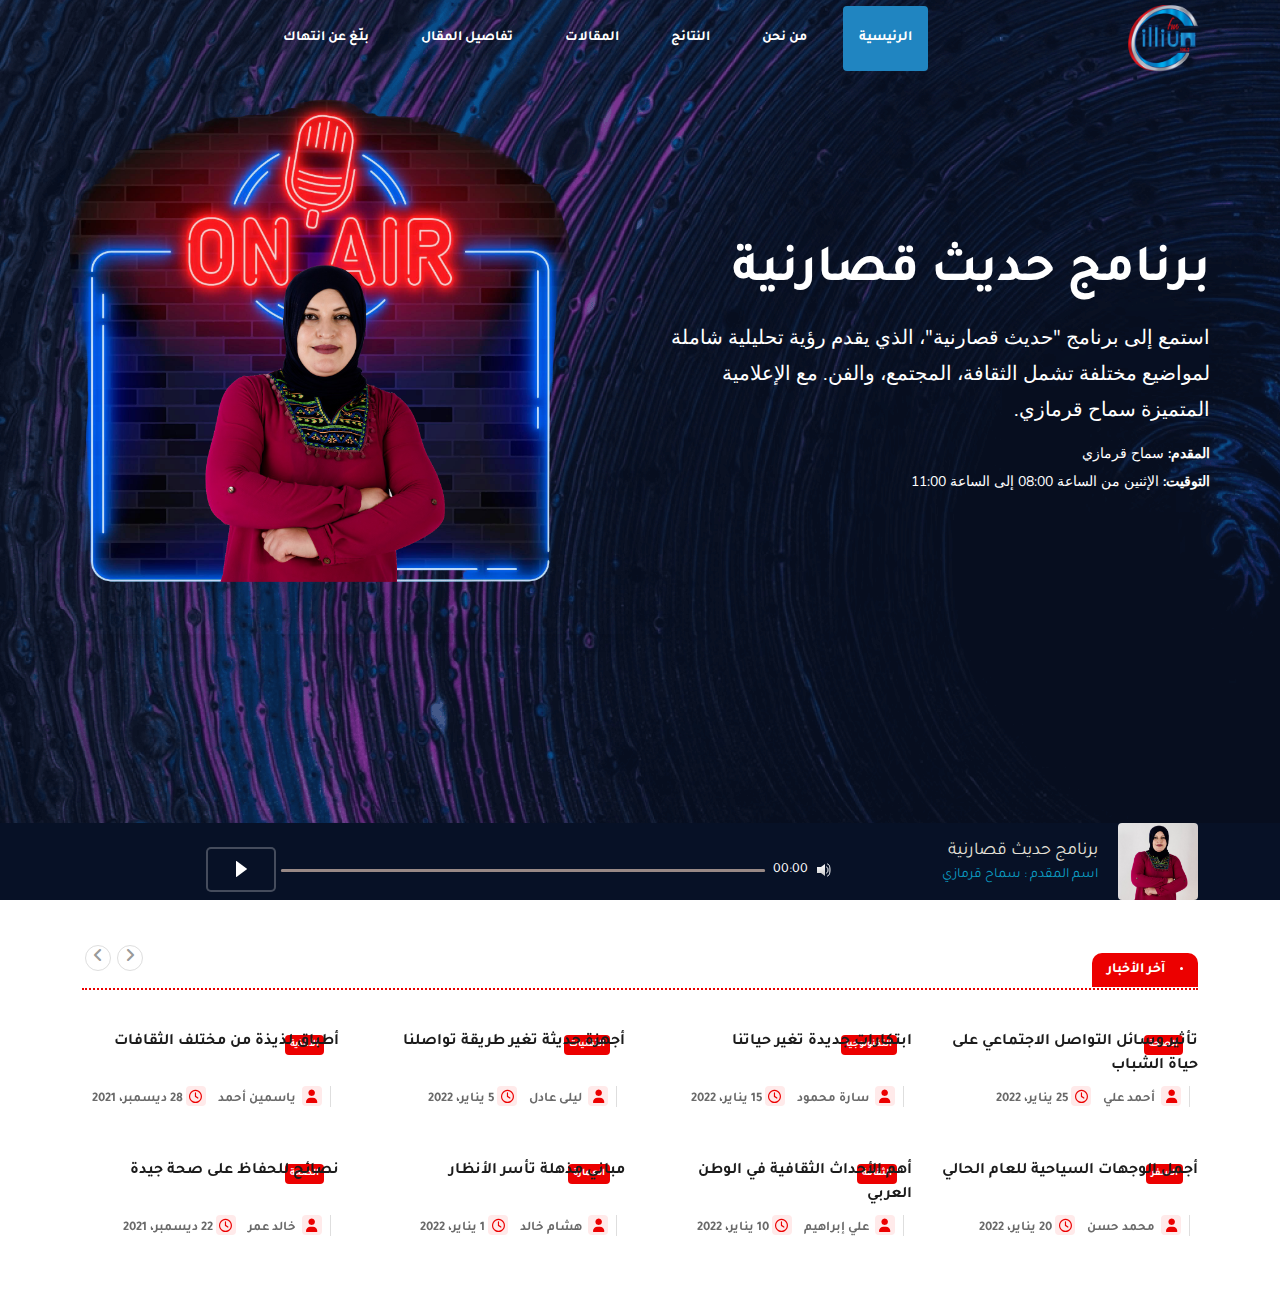
==== commit d5841bea: "Signed-off-by: Eslam abselnasser <96479431+imsemoo@users.noreply.github.com>" ====
--- a/index.html
+++ b/index.html
@@ -302,24 +302,21 @@
     <!-- Latest News Area End -->
 
 
-    <footer class="footer text-white">
+    <!-- <footer class="footer text-white">
       <div class="container">
         <div class="row align-items-center mb-5">
-          <!-- Logo and Title -->
+        
           <div class="col-md-4 text-md-start text-center mb-3 mb-md-0 d-flex align-items-center gap-2">
             <img src="images/logo.png" alt="شعار فلسطين بوست" class="footer-logo mb-2">
           </div>
 
-          <!-- Search Bar -->
           <div class="col-md-4 mb-3 mb-md-0">
-            <!-- Search Form -->
             <form class="d-flex align-items-center search-form">
               <input class="form-control search-input" type="search" placeholder="بحث" aria-label="Search">
               <button class="btn search-button" type="submit">بحث</button>
             </form>
           </div>
 
-          <!-- Social Media Links -->
           <div class="col-md-4 text-md-end text-center">
             <p class="mb-2">تابع فلسطين بوست على</p>
             <div class="social-icons d-flex justify-content-md-end justify-content-center">
@@ -333,7 +330,6 @@
         </div>
       </div>
       <div class="footer-bottom">
-        <!-- Bottom Section -->
         <div class="text-center d-flex align-items-center justify-content-center gap-2">
           <p class="mb-0">© 2024 فلسطين بوست - جميع الحقوق محفوظة</p>
           <p class="mb-0">
@@ -341,7 +337,7 @@
           </p>
         </div>
       </div>
-    </footer>
+    </footer> -->
 
     <script src="js/jquery-3.7.1.min.js" type="text/javascript"></script>
     <script src="js/owl.carousel.min.js" type="text/javascript"></script>
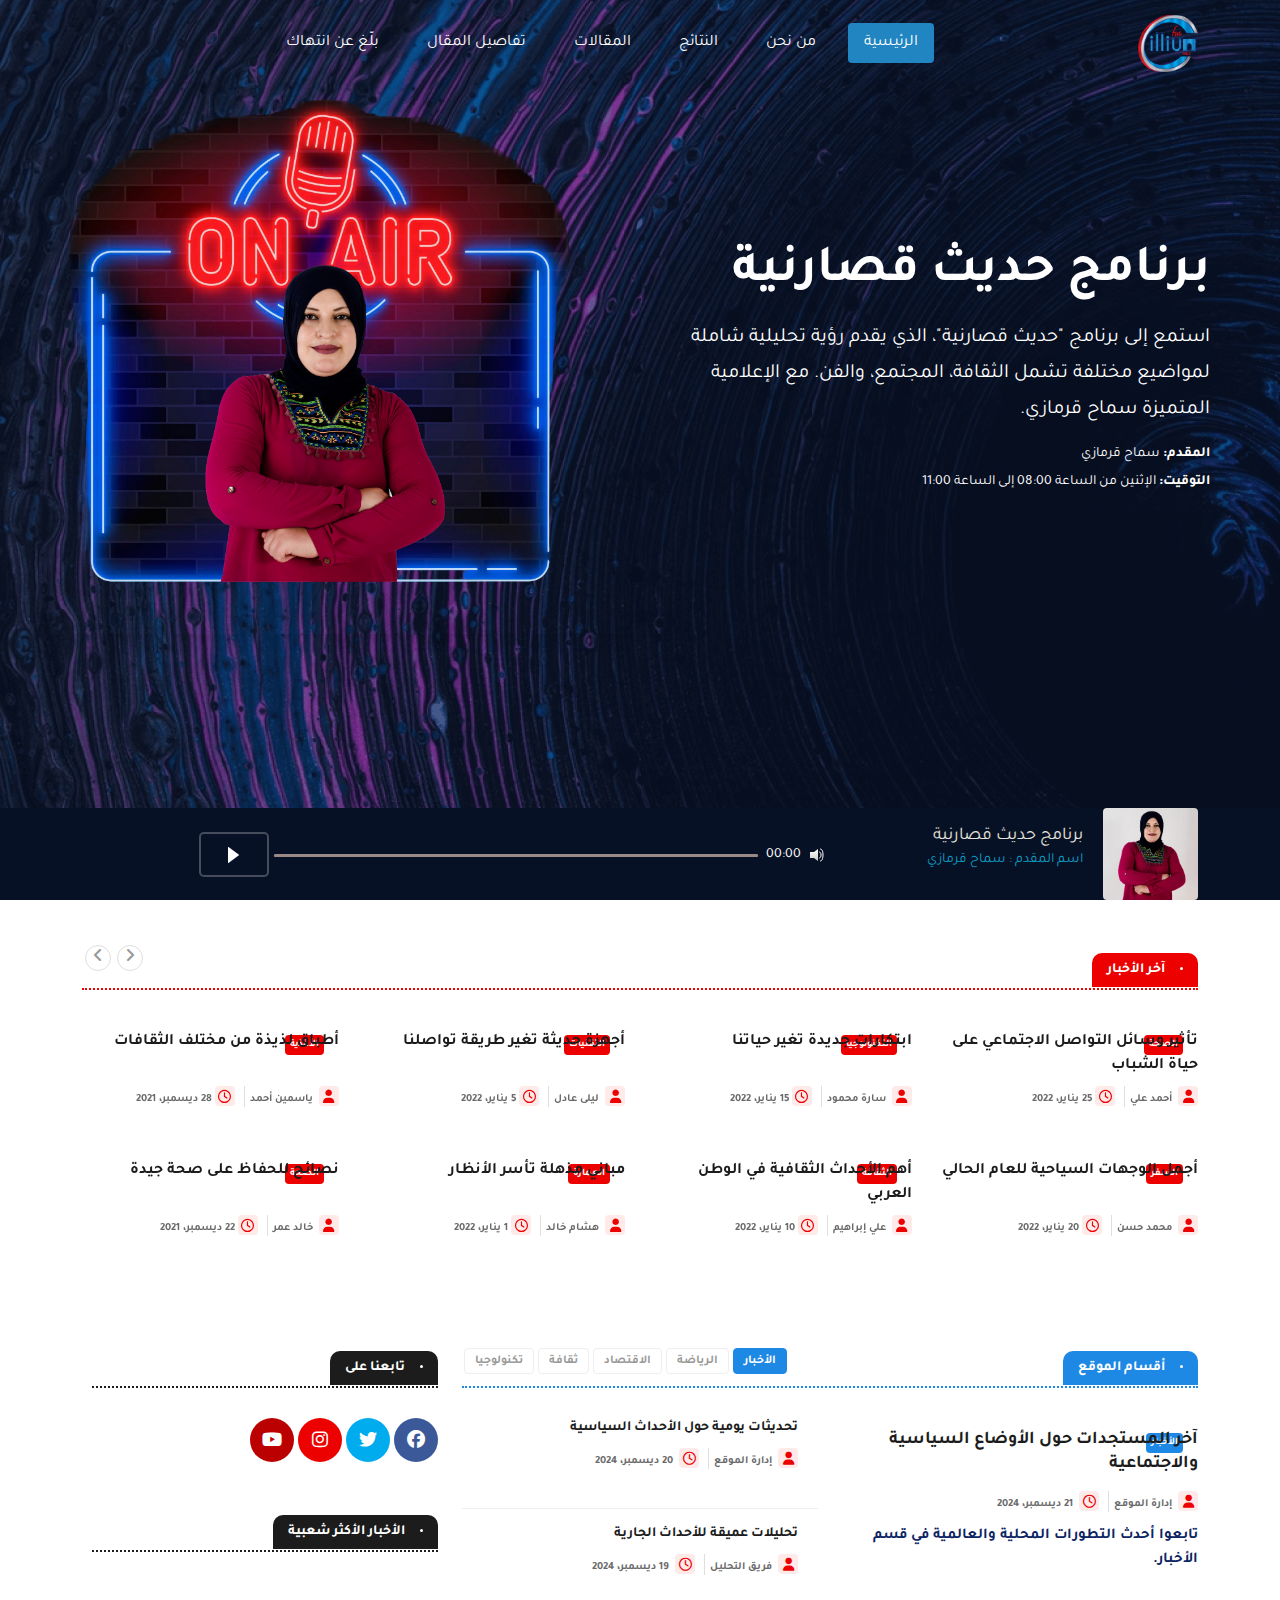
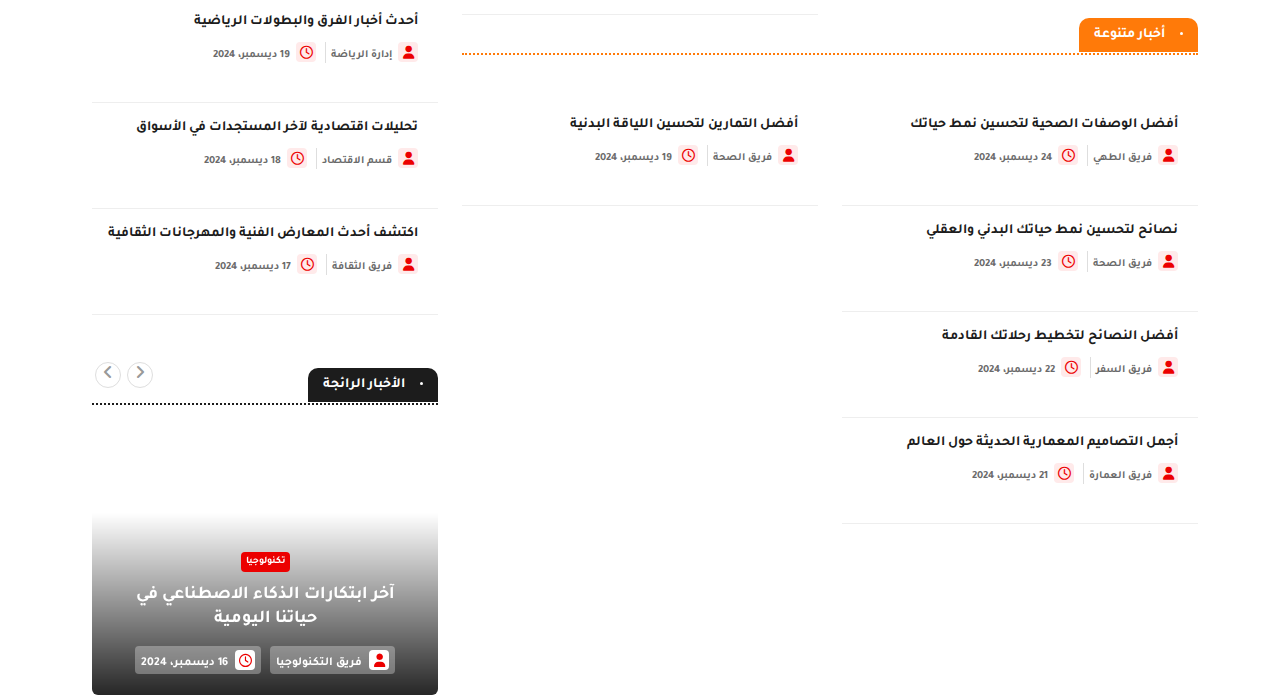
==== commit e7b9f84d: "Signed-off-by: Eslam abselnasser <96479431+imsemoo@users.noreply.github.com>" ====
--- a/index.html
+++ b/index.html
@@ -1,308 +1,747 @@
 <!DOCTYPE html>
 <html lang="ar" dir="rtl">
 
-  <head>
-    <meta charset="UTF-8">
-    <meta name="viewport" content="width=device-width, initial-scale=1.0">
-
-    <!-- Title: استخدم عنوان واضح يعكس هوية الموقع -->
-    <title>فلسطين بوست - أخبار فلسطينية موثوقة وشاملة</title>
-
-    <!-- Meta Description: وصف قصير يعكس محتوى الموقع ورسالة المنصة -->
-    <meta name="description"
-      content="فلسطين بوست: منصة إعلامية تأسست عام 2015، تقدم تغطية موثوقة وشاملة للأحداث والقضايا الفلسطينية، وتعزز صحافة المواطن ضمن معايير احترافية.">
-
-    <!-- Meta Keywords: كلمات مفتاحية تعكس طبيعة الموقع -->
-    <meta name="keywords"
-      content="فلسطين بوست, أخبار فلسطين, صحافة المواطن, قضايا فلسطينية, إعلام فلسطيني, أخبار عاجلة, تحليلات سياسية">
-
-    <!-- Robots Meta -->
-    <meta name="robots" content="index, follow">
-
-    <!-- Canonical Link: للتأكيد على النسخة الأساسية للصفحة -->
-    <link rel="canonical" href="https://www.ppost.ps/" />
-
-    <!-- Open Graph Meta Tags: لتحسين المشاركة على الشبكات الاجتماعية -->
-    <meta property="og:title" content="فلسطين بوست - أخبار فلسطينية موثوقة">
-    <meta property="og:description"
-      content="تابع آخر الأخبار والتقارير حول القضايا الفلسطينية، مقالات وتحليلات معمّقة ونقل موثوق للأحداث من فلسطين والعالم.">
-    <meta property="og:image" content="https://www.ppost.ps/images/og-image.png">
-    <meta property="og:url" content="https://www.ppost.ps/">
-    <meta property="og:type" content="website">
-    <meta property="og:locale" content="ar_AR" />
-
-    <!-- Twitter Card -->
-    <meta name="twitter:card" content="summary_large_image">
-    <meta name="twitter:title" content="فلسطين بوست - أخبار فلسطينية موثوقة">
-    <meta name="twitter:description"
-      content="منصة إعلامية فلسطينية تقدم تقارير وأخباراً موثوقة حول قضايا فلسطين، تغطية شاملة وتحليلات دقيقة.">
-    <meta name="twitter:image" content="https://www.ppost.ps/images/twitter-image.png">
-
-
-    <!-- Favicon -->
-    <link rel="shortcut icon" type="image/x-icon" href="images/favicon.png">
-
-    <!-- Stylesheets -->
-    <link rel="stylesheet" href="css/normalize.css">
-    <link rel="stylesheet" href="css/all.min.css">
-    <link rel="stylesheet" href="css/owl.carousel.min.css">
-    <link rel="stylesheet" href="css/bootstrap.rtl.min.css">
-    <link rel="stylesheet" href="css/mediaelementplayer.css">
-    <link rel="stylesheet" href="css/theme.css">
-    <link rel="stylesheet" href="css/style.css">
-    <link href="https://fonts.googleapis.com/css2?family=Tajawal:wght@400;700&display=swap" rel="stylesheet">
-
-    <!-- Flatpickr CSS -->
-    <link rel="stylesheet" href="https://cdn.jsdelivr.net/npm/flatpickr/dist/flatpickr.min.css">
-    <!-- Flatpickr Script -->
-    <script src="https://cdn.jsdelivr.net/npm/flatpickr"></script>
-    <!-- Flatpickr Arabic Localization -->
-    <script src="https://cdn.jsdelivr.net/npm/flatpickr/dist/l10n/ar.js"></script>
-
-  </head>
-
-  <body>
-    <!-- Navbar -->
-    <nav class="navbar navbar-expand-lg custom-navbar ">
-      <div class="container">
-        <!-- Logo -->
-        <a class="navbar-brand d-flex align-items-center gap-2" href="#">
-          <img src="images/logo.png" alt="شعار فلسطين بوست" class="navbar-logo">
-        </a>
-
-        <!-- Toggler Button -->
-        <button class="navbar-toggler" type="button" data-bs-toggle="collapse" data-bs-target="#navbarNav"
-          aria-controls="navbarNav" aria-expanded="false" aria-label="Toggle navigation">
-          <span class="navbar-toggler-icon"></span>
-        </button>
-
-        <!-- Navbar Links -->
-        <div class="collapse navbar-collapse" id="navbarNav">
-          <ul class="navbar-nav m-auto mb-2 mb-lg-0">
-            <li class="nav-item">
-              <a class="nav-link active" aria-current="page" href="#">الرئيسية</a>
-            </li>
-            <li class="nav-item">
-              <a class="nav-link" href="about.html">من نحن</a>
-            </li>
-            <li class="nav-item">
-              <a class="nav-link" href="search.html">النتائج</a>
-            </li>
-            <li class="nav-item">
-              <a class="nav-link" href="posts.html">المقالات</a>
-            </li>
-            <li class="nav-item">
-              <a class="nav-link" href="single-news.html">تفاصيل المقال</a>
-            </li>
-            <li class="nav-item">
-              <a class="nav-link" href="report.html">بلّغ عن انتهاك</a>
-            </li>
-          </ul>
-
-          <!-- Search Form -->
-          <!-- <form class="d-flex align-items-center search-form">
+<head>
+  <meta charset="UTF-8">
+  <meta name="viewport" content="width=device-width, initial-scale=1.0">
+
+  <!-- Title: استخدم عنوان واضح يعكس هوية الموقع -->
+  <title>فلسطين بوست - أخبار فلسطينية موثوقة وشاملة</title>
+
+  <!-- Meta Description: وصف قصير يعكس محتوى الموقع ورسالة المنصة -->
+  <meta name="description"
+    content="فلسطين بوست: منصة إعلامية تأسست عام 2015، تقدم تغطية موثوقة وشاملة للأحداث والقضايا الفلسطينية، وتعزز صحافة المواطن ضمن معايير احترافية.">
+
+  <!-- Meta Keywords: كلمات مفتاحية تعكس طبيعة الموقع -->
+  <meta name="keywords"
+    content="فلسطين بوست, أخبار فلسطين, صحافة المواطن, قضايا فلسطينية, إعلام فلسطيني, أخبار عاجلة, تحليلات سياسية">
+
+  <!-- Robots Meta -->
+  <meta name="robots" content="index, follow">
+
+  <!-- Canonical Link: للتأكيد على النسخة الأساسية للصفحة -->
+  <link rel="canonical" href="https://www.ppost.ps/" />
+
+  <!-- Open Graph Meta Tags: لتحسين المشاركة على الشبكات الاجتماعية -->
+  <meta property="og:title" content="فلسطين بوست - أخبار فلسطينية موثوقة">
+  <meta property="og:description"
+    content="تابع آخر الأخبار والتقارير حول القضايا الفلسطينية، مقالات وتحليلات معمّقة ونقل موثوق للأحداث من فلسطين والعالم.">
+  <meta property="og:image" content="https://www.ppost.ps/images/og-image.png">
+  <meta property="og:url" content="https://www.ppost.ps/">
+  <meta property="og:type" content="website">
+  <meta property="og:locale" content="ar_AR" />
+
+  <!-- Twitter Card -->
+  <meta name="twitter:card" content="summary_large_image">
+  <meta name="twitter:title" content="فلسطين بوست - أخبار فلسطينية موثوقة">
+  <meta name="twitter:description"
+    content="منصة إعلامية فلسطينية تقدم تقارير وأخباراً موثوقة حول قضايا فلسطين، تغطية شاملة وتحليلات دقيقة.">
+  <meta name="twitter:image" content="https://www.ppost.ps/images/twitter-image.png">
+
+  <!-- Favicon -->
+  <link rel="shortcut icon" type="image/x-icon" href="images/favicon-32x32.png">
+
+  <!-- Stylesheets -->
+  <link rel="stylesheet" href="css/normalize.css">
+  <link rel="stylesheet" href="css/all.min.css">
+  <link rel="stylesheet" href="css/owl.carousel.min.css">
+  <link rel="stylesheet" href="css/bootstrap.rtl.min.css">
+  <link rel="stylesheet" href="css/mediaelementplayer.css">
+  <link rel="stylesheet" href="css/theme.css">
+  <link rel="stylesheet" href="css/style.css">
+  <link href="https://fonts.googleapis.com/css2?family=Tajawal:wght@400;700&display=swap" rel="stylesheet">
+
+  <!-- Flatpickr CSS -->
+  <link rel="stylesheet" href="https://cdn.jsdelivr.net/npm/flatpickr/dist/flatpickr.min.css">
+  <!-- Flatpickr Script -->
+  <script src="https://cdn.jsdelivr.net/npm/flatpickr"></script>
+  <!-- Flatpickr Arabic Localization -->
+  <script src="https://cdn.jsdelivr.net/npm/flatpickr/dist/l10n/ar.js"></script>
+
+</head>
+
+<body>
+  <!-- Navbar -->
+  <nav class="navbar navbar-expand-lg custom-navbar ">
+    <div class="container">
+      <!-- Logo -->
+      <a class="navbar-brand d-flex align-items-center gap-2" href="#">
+        <img src="images/logo.png" alt="شعار فلسطين بوست" class="navbar-logo">
+      </a>
+
+      <!-- Toggler Button -->
+      <button class="navbar-toggler" type="button" data-bs-toggle="collapse" data-bs-target="#navbarNav"
+        aria-controls="navbarNav" aria-expanded="false" aria-label="Toggle navigation">
+        <span class="navbar-toggler-icon"></span>
+      </button>
+
+      <!-- Navbar Links -->
+      <div class="collapse navbar-collapse" id="navbarNav">
+        <ul class="navbar-nav m-auto mb-2 mb-lg-0">
+          <li class="nav-item">
+            <a class="nav-link active" aria-current="page" href="#">الرئيسية</a>
+          </li>
+          <li class="nav-item">
+            <a class="nav-link" href="about.html">من نحن</a>
+          </li>
+          <li class="nav-item">
+            <a class="nav-link" href="search.html">النتائج</a>
+          </li>
+          <li class="nav-item">
+            <a class="nav-link" href="posts.html">المقالات</a>
+          </li>
+          <li class="nav-item">
+            <a class="nav-link" href="single-news.html">تفاصيل المقال</a>
+          </li>
+          <li class="nav-item">
+            <a class="nav-link" href="report.html">بلّغ عن انتهاك</a>
+          </li>
+        </ul>
+
+        <!-- Search Form -->
+        <!-- <form class="d-flex align-items-center search-form">
           <input class="form-control search-input" type="search" placeholder="بحث" aria-label="Search">
           <button class="btn search-button" type="submit">بحث</button>
         </form> -->
+      </div>
+    </div>
+  </nav>
+
+  <div class="hero-section position-relativemt-4">
+    <div class="hero-container">
+      <!-- القسم الأيمن: بيانات البرنامج -->
+      <div class="hero-content">
+        <h1 class="program-title">برنامج حديث قصارنية</h1>
+        <p class="program-description">
+          استمع إلى برنامج "حديث قصارنية"، الذي يقدم رؤية تحليلية شاملة لمواضيع مختلفة تشمل الثقافة، المجتمع، والفن. مع
+          الإعلامية المتميزة سماح قرمازي.
+        </p>
+        <div class="program-details">
+          <p><strong>المقدم:</strong> سماح قرمازي</p>
+          <p><strong>التوقيت: </strong> الإثنين من الساعة 08:00 إلى الساعة 11:00</p>
         </div>
       </div>
-    </nav>
-
-    <div class="hero-section position-relativemt-4">
-      <div class="hero-container">
-        <!-- القسم الأيمن: بيانات البرنامج -->
-        <div class="hero-content">
-          <h1 class="program-title">برنامج حديث قصارنية</h1>
-          <p class="program-description">
-            استمع إلى برنامج "حديث قصارنية"، الذي يقدم رؤية تحليلية شاملة لمواضيع مختلفة تشمل الثقافة، المجتمع، والفن. مع الإعلامية المتميزة سماح قرمازي.
-          </p>
-          <div class="program-details">
-            <p><strong>المقدم:</strong> سماح قرمازي</p>
-            <p><strong>التوقيت: </strong> الإثنين من الساعة 08:00 إلى الساعة 11:00</p>
-          </div>
-        </div>
-    
-        <!-- القسم الأيسر: صورة البرنامج -->
-        <div class="hero-image">
-          <img src="images/fm2.png" alt="صورة البرنامج الإذاعي">
-        </div>
+
+      <!-- القسم الأيسر: صورة البرنامج -->
+      <div class="hero-image">
+        <img src="images/2222222.png" alt="صورة البرنامج الإذاعي">
       </div>
-      <div class="song1_wrapper">
-        <div class="container">
-          <div class="song1_inner clearfix">
-            <div class="song1 clearfix">
-              <div class="left">
-                <figure><img src="images/2222.jpg " alt="" width="80px"></figure>
-                <div class="caption">
-                  <div class="txt1">برنامج حديث قصارنية
-                  </div>
-                  <div class="txt2">اسم المقدم : سماح قرمازي </div>
-                </div>
-              </div>
-              <div class="right">
-                <div class="audio1">
-                  <audio controls="controls" class="audio" autoplay="autoplay" style="width: 100%; visibility: hidden;">
-                    <source type="audio/mpeg" src="audio/01.mp3" />
-                    <source type="audio/mpeg" src="audio/02.mp3" />
-                  </audio>
-                </div>
+    </div>
+    <div class="song1_wrapper">
+      <div class="container">
+        <div class="song1_inner clearfix">
+          <div class="song1 clearfix">
+            <div class="left">
+              <figure><img src="images/2222.jpg " alt="" width="95px"></figure>
+              <div class="caption">
+                <div class="txt1">برنامج حديث قصارنية
+                </div>
+                <div class="txt2">اسم المقدم : سماح قرمازي </div>
+              </div>
+            </div>
+            <div class="right">
+              <div class="audio1">
+                <audio controls="controls" class="audio" autoplay="autoplay" style="width: 100%; visibility: hidden;">
+                  <source type="audio/mpeg" src="audio/01.mp3" />
+                  <source type="audio/mpeg" src="audio/02.mp3" />
+                </audio>
               </div>
             </div>
           </div>
         </div>
       </div>
     </div>
-    
-
-    <!-- Latest News Area Start -->
-    <section class="utf_latest_new_area pb-bottom-20">
-      <div class="container">
-        <div class="utf_latest_news block color-red">
-          <h3 class="utf_block_title"><span>آخر الأخبار</span></h3>
-          <div id="utf_latest_news_slide" class="owl-carousel owl-theme utf_latest_news_slide owl-loaded">
-    
-            <div class="owl-stage-outer">
-              <div class="owl-stage">
-                <div class="owl-item">
-                  <div class="item">
-                    <ul class="utf_list_post">
-                      <li class="clearfix">
-                        <div class="utf_post_block_style clearfix">
-                          <div class="utf_post_thumb"> <a href="#"><img class="img-fluid"
-                                src="https://dummyimage.com/280x180/dddddd/000000/" alt=""></a> </div>
-                          <a class="utf_post_cat" href="#">الصحة</a>
+  </div>
+
+  <!-- Latest News Area Start -->
+  <section class="utf_latest_new_area pb-bottom-20">
+    <div class="container">
+      <div class="utf_latest_news block color-red">
+        <h3 class="utf_block_title"><span>آخر الأخبار</span></h3>
+        <div id="utf_latest_news_slide" class="owl-carousel owl-theme utf_latest_news_slide owl-loaded">
+
+          <div class="owl-stage-outer">
+            <div class="owl-stage">
+              <div class="owl-item">
+                <div class="item">
+                  <ul class="utf_list_post">
+                    <li class="clearfix">
+                      <div class="utf_post_block_style clearfix">
+                        <div class="utf_post_thumb"> <a href="#"><img class="img-fluid"
+                              src="https://dummyimage.com/280x180/dddddd/000000/" alt=""></a> </div>
+                        <a class="utf_post_cat" href="#">الصحة</a>
+                        <div class="utf_post_content">
+                          <h2 class="utf_post_title title-medium"> <a href="#">تأثير وسائل التواصل الاجتماعي على حياة
+                              الشباب</a> </h2>
+                          <div class="utf_post_meta"> <span class="utf_post_author"><i class="fa fa-user"></i> <a
+                                href="#">أحمد علي</a></span> <span class="utf_post_date"><i
+                                class="fa-regular fa-clock"></i>25 يناير، 2022</span> </div>
+                        </div>
+                      </div>
+                    </li>
+
+                    <li class="clearfix">
+                      <div class="utf_post_block_style clearfix">
+                        <div class="utf_post_thumb"> <a href="#"><img class="img-fluid"
+                              src="https://dummyimage.com/280x180/dddddd/000000/" alt=""></a> </div>
+                        <a class="utf_post_cat" href="#">السفر</a>
+                        <div class="utf_post_content">
+                          <h2 class="utf_post_title title-medium"> <a href="#">أجمل الوجهات السياحية للعام الحالي</a>
+                          </h2>
+                          <div class="utf_post_meta"> <span class="utf_post_author"><i class="fa fa-user"></i> <a
+                                href="#">محمد حسن</a></span> <span class="utf_post_date"><i
+                                class="fa-regular fa-clock"></i>20 يناير، 2022</span> </div>
+                        </div>
+                      </div>
+                    </li>
+                  </ul>
+                </div>
+              </div>
+
+              <div class="owl-item">
+                <div class="item">
+                  <ul class="utf_list_post">
+                    <li class="clearfix">
+                      <div class="utf_post_block_style clearfix">
+                        <div class="utf_post_thumb"> <a href="#"><img class="img-fluid"
+                              src="https://dummyimage.com/280x180/dddddd/000000/" alt=""></a> </div>
+                        <a class="utf_post_cat" href="#">التكنولوجيا</a>
+                        <div class="utf_post_content">
+                          <h2 class="utf_post_title title-medium"> <a href="#">ابتكارات جديدة تغير حياتنا</a> </h2>
+                          <div class="utf_post_meta"> <span class="utf_post_author"><i class="fa fa-user"></i> <a
+                                href="#">سارة محمود</a></span> <span class="utf_post_date"><i
+                                class="fa-regular fa-clock"></i>15 يناير، 2022</span> </div>
+                        </div>
+                      </div>
+                    </li>
+
+                    <li class="clearfix">
+                      <div class="utf_post_block_style clearfix">
+                        <div class="utf_post_thumb"> <a href="#"><img class="img-fluid"
+                              src="https://dummyimage.com/280x180/dddddd/000000/" alt=""></a> </div>
+                        <a class="utf_post_cat" href="#">الثقافة</a>
+                        <div class="utf_post_content">
+                          <h2 class="utf_post_title title-medium"> <a href="#">أهم الأحداث الثقافية في الوطن العربي</a>
+                          </h2>
+                          <div class="utf_post_meta"> <span class="utf_post_author"><i class="fa fa-user"></i> <a
+                                href="#">علي إبراهيم</a></span> <span class="utf_post_date"><i
+                                class="fa-regular fa-clock"></i>10 يناير، 2022</span> </div>
+                        </div>
+                      </div>
+                    </li>
+                  </ul>
+                </div>
+              </div>
+
+              <div class="owl-item">
+                <div class="item">
+                  <ul class="utf_list_post">
+                    <li class="clearfix">
+                      <div class="utf_post_block_style clearfix">
+                        <div class="utf_post_thumb"> <a href="#"><img class="img-fluid"
+                              src="https://dummyimage.com/280x180/dddddd/000000/" alt=""></a> </div>
+                        <a class="utf_post_cat" href="#">التقنيات</a>
+                        <div class="utf_post_content">
+                          <h2 class="utf_post_title title-medium"> <a href="#">أجهزة حديثة تغير طريقة تواصلنا</a> </h2>
+                          <div class="utf_post_meta"> <span class="utf_post_author"><i class="fa fa-user"></i> <a
+                                href="#">ليلى عادل</a></span> <span class="utf_post_date"><i
+                                class="fa-regular fa-clock"></i>5 يناير، 2022</span> </div>
+                        </div>
+                      </div>
+                    </li>
+
+                    <li class="clearfix">
+                      <div class="utf_post_block_style clearfix">
+                        <div class="utf_post_thumb"> <a href="#"><img class="img-fluid"
+                              src="https://dummyimage.com/280x180/dddddd/000000/" alt=""></a> </div>
+                        <a class="utf_post_cat" href="#">العمارة</a>
+                        <div class="utf_post_content">
+                          <h2 class="utf_post_title title-medium"> <a href="#">مباني مذهلة تأسر الأنظار</a> </h2>
+                          <div class="utf_post_meta"> <span class="utf_post_author"><i class="fa fa-user"></i> <a
+                                href="#">هشام خالد</a></span> <span class="utf_post_date"><i
+                                class="fa-regular fa-clock"></i>1 يناير، 2022</span> </div>
+                        </div>
+                      </div>
+                    </li>
+                  </ul>
+                </div>
+              </div>
+
+              <div class="owl-item">
+                <div class="item">
+                  <ul class="utf_list_post">
+                    <li class="clearfix">
+                      <div class="utf_post_block_style clearfix">
+                        <div class="utf_post_thumb"> <a href="#"><img class="img-fluid"
+                              src="https://dummyimage.com/280x180/dddddd/000000/" alt=""></a> </div>
+                        <a class="utf_post_cat" href="#">الأغذية</a>
+                        <div class="utf_post_content">
+                          <h2 class="utf_post_title title-medium"> <a href="#">أطباق لذيذة من مختلف الثقافات</a> </h2>
+                          <div class="utf_post_meta"> <span class="utf_post_author"><i class="fa fa-user"></i> <a
+                                href="#">ياسمين أحمد</a></span> <span class="utf_post_date"><i
+                                class="fa-regular fa-clock"></i>28 ديسمبر، 2021</span> </div>
+                        </div>
+                      </div>
+                    </li>
+
+                    <li class="clearfix">
+                      <div class="utf_post_block_style clearfix">
+                        <div class="utf_post_thumb"> <a href="#"><img class="img-fluid"
+                              src="https://dummyimage.com/280x180/dddddd/000000/" alt=""></a> </div>
+                        <a class="utf_post_cat" href="#">الصحة</a>
+                        <div class="utf_post_content">
+                          <h2 class="utf_post_title title-medium"> <a href="#">نصائح للحفاظ على صحة جيدة</a> </h2>
+                          <div class="utf_post_meta"> <span class="utf_post_author"><i class="fa fa-user"></i> <a
+                                href="#">خالد عمر</a></span> <span class="utf_post_date"><i
+                                class="fa-regular fa-clock"></i>22 ديسمبر، 2021</span> </div>
+                        </div>
+                      </div>
+                    </li>
+                  </ul>
+                </div>
+              </div>
+
+            </div>
+          </div>
+
+        </div>
+      </div>
+    </div>
+  </section>
+
+  <!-- Latest News Area End -->
+
+  <section class="utf_block_wrapper p-bottom-0">
+    <div class="container">
+      <div class="row">
+        <div class="col-lg-8 col-md-12">
+          <div class="utf_featured_tab color-blue">
+            <h3 class="utf_block_title"><span>أقسام الموقع</span></h3>
+            <ul class="nav nav-tabs">
+              <li class="nav-item"> <a class="nav-link animated fadeIn active" href="#tab_a" data-toggle="tab"> <span
+                    class="tab-head"> <span class="tab-text-title">الأخبار</span> </span> </a> </li>
+              <li class="nav-item"> <a class="nav-link animated fadeIn" href="#tab_b" data-toggle="tab"> <span
+                    class="tab-head"> <span class="tab-text-title">الرياضة</span> </span> </a> </li>
+              <li class="nav-item"> <a class="nav-link animated fadeIn" href="#tab_c" data-toggle="tab"> <span
+                    class="tab-head"> <span class="tab-text-title">الاقتصاد</span> </span> </a> </li>
+              <li class="nav-item"> <a class="nav-link animated fadeIn" href="#tab_d" data-toggle="tab"> <span
+                    class="tab-head"> <span class="tab-text-title">ثقافة</span> </span> </a> </li>
+              <li class="nav-item"> <a class="nav-link animated fadeIn" href="#tab_e" data-toggle="tab"> <span
+                    class="tab-head"> <span class="tab-text-title">تكنولوجيا</span> </span> </a> </li>
+            </ul>
+            <div class="tab-content">
+              <div class="tab-pane active animated fadeInRight" id="tab_a">
+                <div class="row">
+                  <div class="col-lg-6 col-md-6">
+                    <div class="utf_post_block_style clearfix">
+                      <div class="utf_post_thumb"> <a href="#"> <img class="img-fluid"
+                            src="https://dummyimage.com/600x400/dddddd/000000/" alt=""> </a> </div>
+                      <a class="utf_post_cat" href="#">الأخبار</a>
+                      <div class="utf_post_content">
+                        <h2 class="utf_post_title"> <a href="#">آخر المستجدات حول الأوضاع السياسية والاجتماعية</a> </h2>
+                        <div class="utf_post_meta"> <span class="utf_post_author"><i class="fa fa-user"></i> <a
+                              href="#">إدارة الموقع</a></span> <span class="utf_post_date"><i
+                              class="fa-regular fa-clock"></i> 21 ديسمبر، 2024</span> </div>
+                        <p>تابعوا أحدث التطورات المحلية والعالمية في قسم الأخبار.</p>
+                      </div>
+                    </div>
+                  </div>
+
+                  <div class="col-lg-6 col-md-6">
+                    <div class="utf_list_post_block">
+                      <ul class="utf_list_post">
+                        <li class="clearfix">
+                          <div class="utf_post_block_style post-float clearfix">
+                            <div class="utf_post_thumb"> <a href="#"> <img class="img-fluid"
+                                  src="https://dummyimage.com/600x400/dddddd/000000/" alt=""> </a> </div>
+                            <div class="utf_post_content">
+                              <h2 class="utf_post_title title-small"> <a href="#">تحديثات يومية حول الأحداث السياسية</a>
+                              </h2>
+                              <div class="utf_post_meta"> <span class="utf_post_author"><i class="fa fa-user"></i> <a
+                                    href="#">إدارة الموقع</a></span> <span class="utf_post_date"><i
+                                    class="fa-regular fa-clock"></i> 20 ديسمبر، 2024</span> </div>
+                            </div>
+                          </div>
+                        </li>
+
+                        <li class="clearfix">
+                          <div class="utf_post_block_style post-float clearfix">
+                            <div class="utf_post_thumb"> <a href="#"> <img class="img-fluid"
+                                  src="https://dummyimage.com/600x400/dddddd/000000/" alt=""> </a> </div>
+                            <div class="utf_post_content">
+                              <h2 class="utf_post_title title-small"> <a href="#">تحليلات عميقة للأحداث الجارية</a>
+                              </h2>
+                              <div class="utf_post_meta"> <span class="utf_post_author"><i class="fa fa-user"></i> <a
+                                    href="#">فريق التحليل</a></span> <span class="utf_post_date"><i
+                                    class="fa-regular fa-clock"></i> 19 ديسمبر، 2024</span> </div>
+                            </div>
+                          </div>
+                        </li>
+                      </ul>
+                    </div>
+                  </div>
+                </div>
+              </div>
+
+              <div class="tab-pane animated fadeInLeft" id="tab_b">
+                <div class="row">
+                  <div class="col-lg-6 col-md-6">
+                    <div class="utf_post_block_style clearfix">
+                      <div class="utf_post_thumb"> <a href="#"> <img class="img-fluid"
+                            src="https://dummyimage.com/600x400/dddddd/000000/" alt=""> </a> </div>
+                      <a class="utf_post_cat" href="#">الرياضة</a>
+                      <div class="utf_post_content">
+                        <h2 class="utf_post_title"> <a href="#">أحدث أخبار المباريات والبطولات الرياضية</a> </h2>
+                        <div class="utf_post_meta"> <span class="utf_post_author"><a href="#">قسم الرياضة</a></span>
+                          <span class="utf_post_date">20 ديسمبر، 2024</span> </div>
+                        <p>ابقوا على اطلاع على نتائج المباريات وأخبار اللاعبين.</p>
+                      </div>
+                    </div>
+                  </div>
+                </div>
+              </div>
+
+              <!-- يمكن إضافة مزيد من الأقسام هنا مثل الاقتصاد، الثقافة، التكنولوجيا -->
+            </div>
+          </div>
+          <div class="block color-orange">
+            <h3 class="utf_block_title"><span>أخبار متنوعة</span></h3>
+            <div class="row">
+              <div class="col-lg-6 col-md-6">
+                <div class="utf_post_overaly_style clearfix">
+                  <div class="utf_post_thumb">
+                    <a href="#">
+                      <img class="img-fluid" src="https://dummyimage.com/600x400/dddddd/000000/" alt="">
+                    </a>
+                  </div>
+                  <div class="utf_post_content">
+                    <a class="utf_post_cat" href="#">رحلات</a>
+                    <h2 class="utf_post_title">
+                      <a href="#">اكتشف أجمل الوجهات السياحية لهذا الموسم</a>
+                    </h2>
+                    <div class="utf_post_meta">
+                      <span class="utf_post_author"><i class="fa fa-user"></i> <a href="#">فريق السفر</a></span>
+                      <span class="utf_post_date"><i class="fa-regular fa-clock"></i> 25 ديسمبر، 2024</span>
+                    </div>
+                  </div>
+                </div>
+
+                <div class="utf_list_post_block">
+                  <ul class="utf_list_post">
+                    <li class="clearfix">
+                      <div class="utf_post_block_style post-float clearfix">
+                        <div class="utf_post_thumb">
+                          <a href="#">
+                            <img class="img-fluid" src="https://dummyimage.com/600x400/dddddd/000000/" alt="">
+                          </a>
+                          <a class="utf_post_cat" href="#">طعام</a>
+                        </div>
+                        <div class="utf_post_content">
+                          <h2 class="utf_post_title title-small">
+                            <a href="#">أفضل الوصفات الصحية لتحسين نمط حياتك</a>
+                          </h2>
+                          <div class="utf_post_meta">
+                            <span class="utf_post_author"><i class="fa fa-user"></i> <a href="#">فريق الطهي</a></span>
+                            <span class="utf_post_date"><i class="fa-regular fa-clock"></i> 24 ديسمبر، 2024</span>
+                          </div>
+                        </div>
+                      </div>
+                    </li>
+
+                    <li class="clearfix">
+                      <div class="utf_post_block_style post-float clearfix">
+                        <div class="utf_post_thumb">
+                          <a href="#">
+                            <img class="img-fluid" src="https://dummyimage.com/600x400/dddddd/000000/" alt="">
+                          </a>
+                          <a class="utf_post_cat" href="#">صحة</a>
+                        </div>
+                        <div class="utf_post_content">
+                          <h2 class="utf_post_title title-small">
+                            <a href="#">نصائح لتحسين نمط حياتك البدني والعقلي</a>
+                          </h2>
+                          <div class="utf_post_meta">
+                            <span class="utf_post_author"><i class="fa fa-user"></i> <a href="#">فريق الصحة</a></span>
+                            <span class="utf_post_date"><i class="fa-regular fa-clock"></i> 23 ديسمبر، 2024</span>
+                          </div>
+                        </div>
+                      </div>
+                    </li>
+
+                    <li class="clearfix">
+                      <div class="utf_post_block_style post-float clearfix">
+                        <div class="utf_post_thumb">
+                          <a href="#">
+                            <img class="img-fluid" src="https://dummyimage.com/600x400/dddddd/000000/" alt="">
+                          </a>
+                          <a class="utf_post_cat" href="#">سفر</a>
+                        </div>
+                        <div class="utf_post_content">
+                          <h2 class="utf_post_title title-small">
+                            <a href="#">أفضل النصائح لتخطيط رحلاتك القادمة</a>
+                          </h2>
+                          <div class="utf_post_meta">
+                            <span class="utf_post_author"><i class="fa fa-user"></i> <a href="#">فريق السفر</a></span>
+                            <span class="utf_post_date"><i class="fa-regular fa-clock"></i> 22 ديسمبر، 2024</span>
+                          </div>
+                        </div>
+                      </div>
+                    </li>
+
+                    <li class="clearfix">
+                      <div class="utf_post_block_style post-float clearfix">
+                        <div class="utf_post_thumb">
+                          <a href="#">
+                            <img class="img-fluid" src="https://dummyimage.com/600x400/dddddd/000000/" alt="">
+                          </a>
+                          <a class="utf_post_cat" href="#">عمارة</a>
+                        </div>
+                        <div class="utf_post_content">
+                          <h2 class="utf_post_title title-small">
+                            <a href="#">أجمل التصاميم المعمارية الحديثة حول العالم</a>
+                          </h2>
+                          <div class="utf_post_meta">
+                            <span class="utf_post_author"><i class="fa fa-user"></i> <a href="#">فريق العمارة</a></span>
+                            <span class="utf_post_date"><i class="fa-regular fa-clock"></i> 21 ديسمبر، 2024</span>
+                          </div>
+                        </div>
+                      </div>
+                    </li>
+                  </ul>
+                </div>
+              </div>
+
+              <div class="col-lg-6 col-md-6">
+                <div class="utf_post_overaly_style last clearfix">
+                  <div class="utf_post_thumb">
+                    <a href="#">
+                      <img class="img-fluid" src="https://dummyimage.com/600x400/dddddd/000000/" alt="">
+                    </a>
+                  </div>
+                  <div class="utf_post_content">
+                    <a class="utf_post_cat" href="#">عمارة</a>
+                    <h2 class="utf_post_title">
+                      <a href="#">تأثير العمارة على بيئة المدن الحديثة</a>
+                    </h2>
+                    <div class="utf_post_meta">
+                      <span class="utf_post_author"><i class="fa fa-user"></i> <a href="#">فريق العمارة</a></span>
+                      <span class="utf_post_date"><i class="fa-regular fa-clock"></i> 20 ديسمبر، 2024</span>
+                    </div>
+                  </div>
+                </div>
+
+                <div class="utf_list_post_block">
+                  <ul class="utf_list_post">
+                    <li class="clearfix">
+                      <div class="utf_post_block_style post-float clearfix">
+                        <div class="utf_post_thumb">
+                          <a href="#">
+                            <img class="img-fluid" src="https://dummyimage.com/600x400/dddddd/000000/" alt="">
+                          </a>
+                          <a class="utf_post_cat" href="#">صحة</a>
+                        </div>
+                        <div class="utf_post_content">
+                          <h2 class="utf_post_title title-small">
+                            <a href="#">أفضل التمارين لتحسين اللياقة البدنية</a>
+                          </h2>
+                          <div class="utf_post_meta">
+                            <span class="utf_post_author"><i class="fa fa-user"></i> <a href="#">فريق الصحة</a></span>
+                            <span class="utf_post_date"><i class="fa-regular fa-clock"></i> 19 ديسمبر، 2024</span>
+                          </div>
+                        </div>
+                      </div>
+                    </li>
+                  </ul>
+                </div>
+              </div>
+            </div>
+          </div>
+
+        </div>
+        <div class="col-lg-4 col-md-12">
+          <div class="sidebar utf_sidebar_right">
+            <div class="widget">
+              <h3 class="utf_block_title"><span>تابعنا على</span></h3>
+              <ul class="social-icon">
+                <li><a href="#"><i class="fa-brands fa-facebook"></i></a></li>
+                <li><a href="#"><i class="fa-brands fa-twitter"></i></a></li>
+                <li><a href="#"><i class="fa-brands fa-instagram"></i></a></li>
+                <li><a href="#"><i class="fa-brands fa-youtube"></i></a></li>
+              </ul>
+
+            </div>
+
+            <div class="widget color-default">
+              <h3 class="utf_block_title"><span>الأخبار الأكثر شعبية</span></h3>
+              <div class="utf_post_overaly_style clearfix">
+                <div class="utf_post_thumb">
+                  <a href="#">
+                    <img class="img-fluid" src="https://dummyimage.com/600x400/dddddd/000000/" alt="">
+                  </a>
+                </div>
+                <div class="utf_post_content">
+                  <a class="utf_post_cat" href="#">الأخبار</a>
+                  <h2 class="utf_post_title">
+                    <a href="#">تعرف على آخر التحديثات وأكثر المواضيع تداولاً</a>
+                  </h2>
+                  <div class="utf_post_meta">
+                    <span class="utf_post_author"><i class="fa fa-user"></i> <a href="#">فريق العمل</a></span>
+                    <span class="utf_post_date"><i class="fa-regular fa-clock"></i> 20 ديسمبر، 2024</span>
+                  </div>
+                </div>
+              </div>
+
+              <div class="utf_list_post_block">
+                <ul class="utf_list_post">
+                  <li class="clearfix">
+                    <div class="utf_post_block_style post-float clearfix">
+                      <div class="utf_post_thumb">
+                        <a href="#">
+                          <img class="img-fluid" src="https://dummyimage.com/600x400/dddddd/000000/" alt="">
+                        </a>
+                        <a class="utf_post_cat" href="#">رياضة</a>
+                      </div>
+                      <div class="utf_post_content">
+                        <h2 class="utf_post_title title-small">
+                          <a href="#">أحدث أخبار الفرق والبطولات الرياضية</a>
+                        </h2>
+                        <div class="utf_post_meta">
+                          <span class="utf_post_author"><i class="fa fa-user"></i> <a href="#">إدارة الرياضة</a></span>
+                          <span class="utf_post_date"><i class="fa-regular fa-clock"></i> 19 ديسمبر، 2024</span>
+                        </div>
+                      </div>
+                    </div>
+                  </li>
+
+                  <li class="clearfix">
+                    <div class="utf_post_block_style post-float clearfix">
+                      <div class="utf_post_thumb">
+                        <a href="#">
+                          <img class="img-fluid" src="https://dummyimage.com/600x400/dddddd/000000/" alt="">
+                        </a>
+                        <a class="utf_post_cat" href="#">اقتصاد</a>
+                      </div>
+                      <div class="utf_post_content">
+                        <h2 class="utf_post_title title-small">
+                          <a href="#">تحليلات اقتصادية لآخر المستجدات في الأسواق</a>
+                        </h2>
+                        <div class="utf_post_meta">
+                          <span class="utf_post_author"><i class="fa fa-user"></i> <a href="#">قسم الاقتصاد</a></span>
+                          <span class="utf_post_date"><i class="fa-regular fa-clock"></i> 18 ديسمبر، 2024</span>
+                        </div>
+                      </div>
+                    </div>
+                  </li>
+
+                  <li class="clearfix">
+                    <div class="utf_post_block_style post-float clearfix">
+                      <div class="utf_post_thumb">
+                        <a href="#">
+                          <img class="img-fluid" src="https://dummyimage.com/600x400/dddddd/000000/" alt="">
+                        </a>
+                        <a class="utf_post_cat" href="#">ثقافة</a>
+                      </div>
+                      <div class="utf_post_content">
+                        <h2 class="utf_post_title title-small">
+                          <a href="#">اكتشف أحدث المعارض الفنية والمهرجانات الثقافية</a>
+                        </h2>
+                        <div class="utf_post_meta">
+                          <span class="utf_post_author"><i class="fa fa-user"></i> <a href="#">فريق الثقافة</a></span>
+                          <span class="utf_post_date"><i class="fa-regular fa-clock"></i> 17 ديسمبر، 2024</span>
+                        </div>
+                      </div>
+                    </div>
+                  </li>
+                </ul>
+              </div>
+            </div>
+            <div class="widget color-default m-bottom-0">
+              <h3 class="utf_block_title"><span>الأخبار الرائجة</span></h3>
+              <div id="utf_post_slide" class="owl-carousel owl-theme utf_post_slide owl-loaded">
+                <div class="owl-stage-outer">
+                  <div class="owl-stage">
+                    <div class="owl-item">
+                      <div class="item">
+                        <div class="utf_post_overaly_style text-center clearfix">
+                          <div class="utf_post_thumb">
+                            <a href="#">
+                              <img class="img-fluid" src="https://dummyimage.com/600x400/dddddd/000000/" alt="">
+                            </a>
+                          </div>
                           <div class="utf_post_content">
-                            <h2 class="utf_post_title title-medium"> <a href="#">تأثير وسائل التواصل الاجتماعي على حياة الشباب</a> </h2>
-                            <div class="utf_post_meta"> <span class="utf_post_author"><i class="fa fa-user"></i> <a
-                                  href="#">أحمد علي</a></span> <span class="utf_post_date"><i class="fa-regular fa-clock"></i>25 يناير، 2022</span> </div>
-                          </div>
-                        </div>
-                      </li>
-    
-                      <li class="clearfix">
-                        <div class="utf_post_block_style clearfix">
-                          <div class="utf_post_thumb"> <a href="#"><img class="img-fluid"
-                                src="https://dummyimage.com/280x180/dddddd/000000/" alt=""></a> </div>
-                          <a class="utf_post_cat" href="#">السفر</a>
+                            <a class="utf_post_cat" href="#">تكنولوجيا</a>
+                            <h2 class="utf_post_title">
+                              <a href="#">آخر ابتكارات الذكاء الاصطناعي في حياتنا اليومية</a>
+                            </h2>
+                            <div class="utf_post_meta">
+                              <span class="utf_post_author"><i class="fa fa-user"></i> <a href="#">فريق
+                                  التكنولوجيا</a></span>
+                              <span class="utf_post_date"><i class="fa-regular fa-clock"></i> 16 ديسمبر، 2024</span>
+                            </div>
+                          </div>
+                        </div>
+                      </div>
+                    </div>
+
+                    <div class="owl-item">
+                      <div class="item">
+                        <div class="utf_post_overaly_style text-center clearfix">
+                          <div class="utf_post_thumb">
+                            <a href="#">
+                              <img class="img-fluid" src="https://dummyimage.com/600x400/dddddd/000000/" alt="">
+                            </a>
+                          </div>
                           <div class="utf_post_content">
-                            <h2 class="utf_post_title title-medium"> <a href="#">أجمل الوجهات السياحية للعام الحالي</a> </h2>
-                            <div class="utf_post_meta"> <span class="utf_post_author"><i class="fa fa-user"></i> <a
-                                  href="#">محمد حسن</a></span> <span class="utf_post_date"><i class="fa-regular fa-clock"></i>20 يناير، 2022</span> </div>
-                          </div>
-                        </div>
-                      </li>
-                    </ul>
-                  </div>
-                </div>
-    
-                <div class="owl-item">
-                  <div class="item">
-                    <ul class="utf_list_post">
-                      <li class="clearfix">
-                        <div class="utf_post_block_style clearfix">
-                          <div class="utf_post_thumb"> <a href="#"><img class="img-fluid"
-                                src="https://dummyimage.com/280x180/dddddd/000000/" alt=""></a> </div>
-                          <a class="utf_post_cat" href="#">التكنولوجيا</a>
+                            <a class="utf_post_cat" href="#">ثقافة</a>
+                            <h2 class="utf_post_title">
+                              <a href="#">المهرجان الثقافي السنوي يجذب آلاف الزوار</a>
+                            </h2>
+                            <div class="utf_post_meta">
+                              <span class="utf_post_author"><i class="fa fa-user"></i> <a href="#">فريق
+                                  الثقافة</a></span>
+                              <span class="utf_post_date"><i class="fa-regular fa-clock"></i> 15 ديسمبر، 2024</span>
+                            </div>
+                          </div>
+                        </div>
+                      </div>
+                    </div>
+
+                    <div class="owl-item">
+                      <div class="item">
+                        <div class="utf_post_overaly_style text-center clearfix">
+                          <div class="utf_post_thumb">
+                            <a href="#">
+                              <img class="img-fluid" src="https://dummyimage.com/600x400/dddddd/000000/" alt="">
+                            </a>
+                          </div>
                           <div class="utf_post_content">
-                            <h2 class="utf_post_title title-medium"> <a href="#">ابتكارات جديدة تغير حياتنا</a> </h2>
-                            <div class="utf_post_meta"> <span class="utf_post_author"><i class="fa fa-user"></i> <a
-                                  href="#">سارة محمود</a></span> <span class="utf_post_date"><i class="fa-regular fa-clock"></i>15 يناير، 2022</span> </div>
-                          </div>
-                        </div>
-                      </li>
-    
-                      <li class="clearfix">
-                        <div class="utf_post_block_style clearfix">
-                          <div class="utf_post_thumb"> <a href="#"><img class="img-fluid"
-                                src="https://dummyimage.com/280x180/dddddd/000000/" alt=""></a> </div>
-                          <a class="utf_post_cat" href="#">الثقافة</a>
-                          <div class="utf_post_content">
-                            <h2 class="utf_post_title title-medium"> <a href="#">أهم الأحداث الثقافية في الوطن العربي</a> </h2>
-                            <div class="utf_post_meta"> <span class="utf_post_author"><i class="fa fa-user"></i> <a
-                                  href="#">علي إبراهيم</a></span> <span class="utf_post_date"><i class="fa-regular fa-clock"></i>10 يناير، 2022</span> </div>
-                          </div>
-                        </div>
-                      </li>
-                    </ul>
-                  </div>
-                </div>
-    
-                <div class="owl-item">
-                  <div class="item">
-                    <ul class="utf_list_post">
-                      <li class="clearfix">
-                        <div class="utf_post_block_style clearfix">
-                          <div class="utf_post_thumb"> <a href="#"><img class="img-fluid"
-                                src="https://dummyimage.com/280x180/dddddd/000000/" alt=""></a> </div>
-                          <a class="utf_post_cat" href="#">التقنيات</a>
-                          <div class="utf_post_content">
-                            <h2 class="utf_post_title title-medium"> <a href="#">أجهزة حديثة تغير طريقة تواصلنا</a> </h2>
-                            <div class="utf_post_meta"> <span class="utf_post_author"><i class="fa fa-user"></i> <a
-                                  href="#">ليلى عادل</a></span> <span class="utf_post_date"><i class="fa-regular fa-clock"></i>5 يناير، 2022</span> </div>
-                          </div>
-                        </div>
-                      </li>
-    
-                      <li class="clearfix">
-                        <div class="utf_post_block_style clearfix">
-                          <div class="utf_post_thumb"> <a href="#"><img class="img-fluid"
-                                src="https://dummyimage.com/280x180/dddddd/000000/" alt=""></a> </div>
-                          <a class="utf_post_cat" href="#">العمارة</a>
-                          <div class="utf_post_content">
-                            <h2 class="utf_post_title title-medium"> <a href="#">مباني مذهلة تأسر الأنظار</a> </h2>
-                            <div class="utf_post_meta"> <span class="utf_post_author"><i class="fa fa-user"></i> <a
-                                  href="#">هشام خالد</a></span> <span class="utf_post_date"><i class="fa-regular fa-clock"></i>1 يناير، 2022</span> </div>
-                          </div>
-                        </div>
-                      </li>
-                    </ul>
-                  </div>
-                </div>
-    
-                <div class="owl-item">
-                  <div class="item">
-                    <ul class="utf_list_post">
-                      <li class="clearfix">
-                        <div class="utf_post_block_style clearfix">
-                          <div class="utf_post_thumb"> <a href="#"><img class="img-fluid"
-                                src="https://dummyimage.com/280x180/dddddd/000000/" alt=""></a> </div>
-                          <a class="utf_post_cat" href="#">الأغذية</a>
-                          <div class="utf_post_content">
-                            <h2 class="utf_post_title title-medium"> <a href="#">أطباق لذيذة من مختلف الثقافات</a> </h2>
-                            <div class="utf_post_meta"> <span class="utf_post_author"><i class="fa fa-user"></i> <a
-                                  href="#">ياسمين أحمد</a></span> <span class="utf_post_date"><i class="fa-regular fa-clock"></i>28 ديسمبر، 2021</span> </div>
-                          </div>
-                        </div>
-                      </li>
-    
-                      <li class="clearfix">
-                        <div class="utf_post_block_style clearfix">
-                          <div class="utf_post_thumb"> <a href="#"><img class="img-fluid"
-                                src="https://dummyimage.com/280x180/dddddd/000000/" alt=""></a> </div>
-                          <a class="utf_post_cat" href="#">الصحة</a>
-                          <div class="utf_post_content">
-                            <h2 class="utf_post_title title-medium"> <a href="#">نصائح للحفاظ على صحة جيدة</a> </h2>
-                            <div class="utf_post_meta"> <span class="utf_post_author"><i class="fa fa-user"></i> <a
-                                  href="#">خالد عمر</a></span> <span class="utf_post_date"><i class="fa-regular fa-clock"></i>22 ديسمبر، 2021</span> </div>
-                          </div>
-                        </div>
-                      </li>
-                    </ul>
-                  </div>
-                </div>
-    
-              </div>
-            </div>
-    
+                            <a class="utf_post_cat" href="#">رياضة</a>
+                            <h2 class="utf_post_title">
+                              <a href="#">اللاعبين الشباب يسطعون في البطولات المحلية</a>
+                            </h2>
+                            <div class="utf_post_meta">
+                              <span class="utf_post_author"><i class="fa fa-user"></i> <a href="#">قسم
+                                  الرياضة</a></span>
+                              <span class="utf_post_date"><i class="fa-regular fa-clock"></i> 14 ديسمبر، 2024</span>
+                            </div>
+                          </div>
+                        </div>
+                      </div>
+                    </div>
+                  </div>
+                </div>
+
+              </div>
+            </div>
+
           </div>
         </div>
+
       </div>
-    </section>
-    
-    <!-- Latest News Area End -->
-
-
-    <!-- <footer class="footer text-white">
+    </div>
+  </section>
+
+  <!-- <footer class="footer text-white">
       <div class="container">
         <div class="row align-items-center mb-5">
         
@@ -339,11 +778,11 @@
       </div>
     </footer> -->
 
-    <script src="js/jquery-3.7.1.min.js" type="text/javascript"></script>
-    <script src="js/owl.carousel.min.js" type="text/javascript"></script>
-    <script src="js/bootstrap.bundle.min.js" type="text/javascript"></script>
-    <script src="js/mediaelement-and-player.js" type="text/javascript"></script>
-    <script src="js/script.js" type="text/javascript"></script>
-  </body>
+  <script src="js/jquery-3.7.1.min.js" type="text/javascript"></script>
+  <script src="js/owl.carousel.min.js" type="text/javascript"></script>
+  <script src="js/bootstrap.bundle.min.js" type="text/javascript"></script>
+  <script src="js/mediaelement-and-player.js" type="text/javascript"></script>
+  <script src="js/script.js" type="text/javascript"></script>
+</body>
 
 </html>--- a/css/theme.css
+++ b/css/theme.css
@@ -5,31 +5,7 @@
    ============================== */
 
    
-/* Google Web Fonts */
-@import url('https://fonts.googleapis.com/css?family=Nunito:300,400,500,600,700,800&display=swap');
-@import url('https://fonts.googleapis.com/css?family=Open+Sans:400,500,600,700,800&display=swap');
-
-/* Table of Content
-==================================================
-#. Typography
-#. Global Styles
-#. Top Bar
-#. Header Area
-#. Slider
-#. Features
-#. Services
-#. Project Area
-#. Subscribe Area
-#. News section
-#. Footer
-#. Sub Pages
-#. Contact Us
-#. News Single
-#. Sidebar
-#. Error Page	
-#. Loader Css
-#. Pre Loader Section
-*/
+
 
 
 /* Typography
@@ -40,7 +16,6 @@
 	color: #333;
 }
 body, p {
-	font-family:"Nunito", "HelveticaNeue", "Helvetica Neue", Helvetica, Arial, sans-serif;
 	line-height: 24px;
 	font-size: 14px;
 	text-rendering: optimizeLegibility;
@@ -48,7 +23,6 @@
 h1, h2, h3, h4, h5, h6 {
 	color: #1c1c1c;
 	font-weight: 700;
-	font-family:"Nunito", "HelveticaNeue", "Helvetica Neue", Helvetica, Arial, sans-serif;
 }
 h1 {
 	font-size: 36px;
@@ -574,7 +548,7 @@
 	color: #fff;
 }
 .utf_post_meta .utf_post_author a {
-	font-size: 13px;
+	font-size: 11px;
 	color: #6a6a6a;
 	font-weight: 600;
 }
@@ -582,24 +556,25 @@
 	color:#ec0000
 }
 .utf_post_meta span {
-	font-size: 13px;
+	font-size: 11px;
 	color: #6a6a6a;
 	margin-top:0px;
-	margin-right: 8px;
-	padding-right: 8px;
+	margin-left: 5px;
+	padding-left: 5px;
 	font-weight:600;
-	border-right: 1px solid #dedede;
+	border-left: 1px solid #dedede;
 	line-height: 14px;
 	display: inline-block;
 }
 .utf_post_meta span:last-child{
-	margin-right:0;
+	margin-left:0;
+	padding-left: 0;
 }
 .utf_post_meta span.utf_post_date {
-	border-right: 0;
+	border-left: 0;
 }
 .single-post span.utf_post_date{
-	border-right: 1px solid #dedede;
+	border-left: 1px solid #dedede;
 }
 span.post-comment {
 	border-right: 0;
@@ -830,10 +805,10 @@
 	margin-bottom: 0;
 }
 .utf_post_block_style.post-float .utf_post_thumb {
-	float: left;
+	float: right;
 	position: relative;
 	z-index: 1;
-	margin-right: 20px;
+	margin-left: 20px;
 }
 .utf_post_block_style.post-float .utf_post_thumb img {
 	max-width: 100px;
@@ -848,7 +823,7 @@
 }
 .utf_post_block_style.post-float .utf_post_cat {
 	font-size: 10px;
-	left: 8px;
+	right: 8px;
 	top: 8px;
 }
 .review-stars i {
@@ -1216,7 +1191,7 @@
 .navbar-collapse {
 	padding-left: 0;
 }
-ul.navbar-nav {
+/* ul.navbar-nav {
 	float: left;
 	display: inline-block;
 }
@@ -1242,8 +1217,8 @@
 	-moz-transition: 350ms;
 	-o-transition: 350ms;
 	transition: 350ms;
-}
-ul.navbar-nav>li:hover>a:before, ul.navbar-nav>li.active>a:before {
+} */
+/* ul.navbar-nav>li:hover>a:before, ul.navbar-nav>li.active>a:before {
 	border-color: #ec0000;
 	opacity: 1;
 	transform: scale(1) translateZ(0);
@@ -1263,7 +1238,7 @@
 	-ms-transition: -ms-transform 0.45s ease, opacity 0.55s ease;
 	-o-transition: -o-transform 0.45s ease, opacity 0.55s ease;
 	transition: transform 0.45s ease, opacity 0.55s ease;
-}
+} */
 ul.navbar-nav>li>a:hover, ul.navbar-nav>li>a:focus {
 	background: none;
 }
@@ -1584,7 +1559,7 @@
 	text-align: center;
 	position: absolute;
 	top: -73px;
-	right: 0;
+	left: 0;
 }
 .owl-carousel.owl-theme .owl-nav>button {
 	margin: 0 3px;
@@ -1740,7 +1715,7 @@
 	border-radius: 4px;
 	color: #fff;
 	font-weight:600;
-	font-size:13px;
+	font-size:12px;
 }
 .utf_post_overaly_style .utf_post_date i, .utf_post_overaly_style .utf_post_author i{
 	color:#ec0000;
@@ -1751,7 +1726,7 @@
 	border-radius: 4px;
 	color: #fff;
 	border:0;
-	margin-right:5px;
+	margin-left:5px;
 }
 .utf_post_overaly_style .utf_post_date{
 	padding: 4px 6px !important;
@@ -1778,7 +1753,7 @@
 .utf_post_overaly_style .utf_post_author a, .utf_featured_post .utf_post_author a{
 	color:#ffffff;
 	font-weight:600;
-	font-size:13px;
+	font-size:12px;
 }
 .utf_post_overaly_style .utf_post_content i{
 	background:#fff;
@@ -1786,20 +1761,20 @@
 	border-radius: 4px;
 	color: #ec0000;
 	border:0;
-	margin-right:5px;
+	margin-left:5px;
 }
 .utf_post_overaly_style .utf_post_author:hover, .utf_featured_post .utf_post_author:hover{
 	background:#ec0000;
 	color:#ffffff;
 }
 .utf_post_overaly_style .utf_post_author i, .utf_post_overaly_style .utf_post_date i, .utf_featured_post .utf_post_author i, .utf_featured_post .utf_post_date i{
-	margin-right:4px;
+	margin-left:4px;
 }
 .utf_featured_post .utf_post_date i, .utf_featured_post .utf_post_author i{
 	background: #ffeaea;
 	color:#ec0000;
     padding: 2px;
-	font-size:13px;
+	font-size:12px;
     border-radius: 4px;
     width: 18px;
     height: 18px;
@@ -1945,7 +1920,7 @@
 	border: 0;
 	position: absolute;
 	top: 0;
-	right: 0;
+	left: 0;
 }
 .utf_featured_tab .nav-tabs>li>a {
 	color: #999999;
@@ -2256,7 +2231,7 @@
 	width:26px;
 	height:26px;
 	line-height:26px;
-	font-size:13px;
+	font-size:12px;
 	text-align:center;
 	color:#ffffff;
 	border-radius:30px;
--- a/css/style.css
+++ b/css/style.css
@@ -285,6 +285,7 @@
   font-size: var(--font-size-md);
   position: absolute;
   width: 100%;
+  padding: 10px 0;
 }
 
 .fixed-navbar {
@@ -311,7 +312,7 @@
 
 /* For SVG logos, we can use fill to apply the primary color */
 .custom-navbar .navbar-brand .navbar-logo {
-  width: 70px;
+  width: 60px;
   height: auto;
   fill: var(--primary-color);
 }
@@ -552,6 +553,8 @@
 }
 
 .hero-section .hero-image {
+  background-image: url(../images/fm.png);
+  background-size: contain;
   flex: 1;
   /* القسم الأيسر يأخذ النصف الآخر */
   text-align: center;
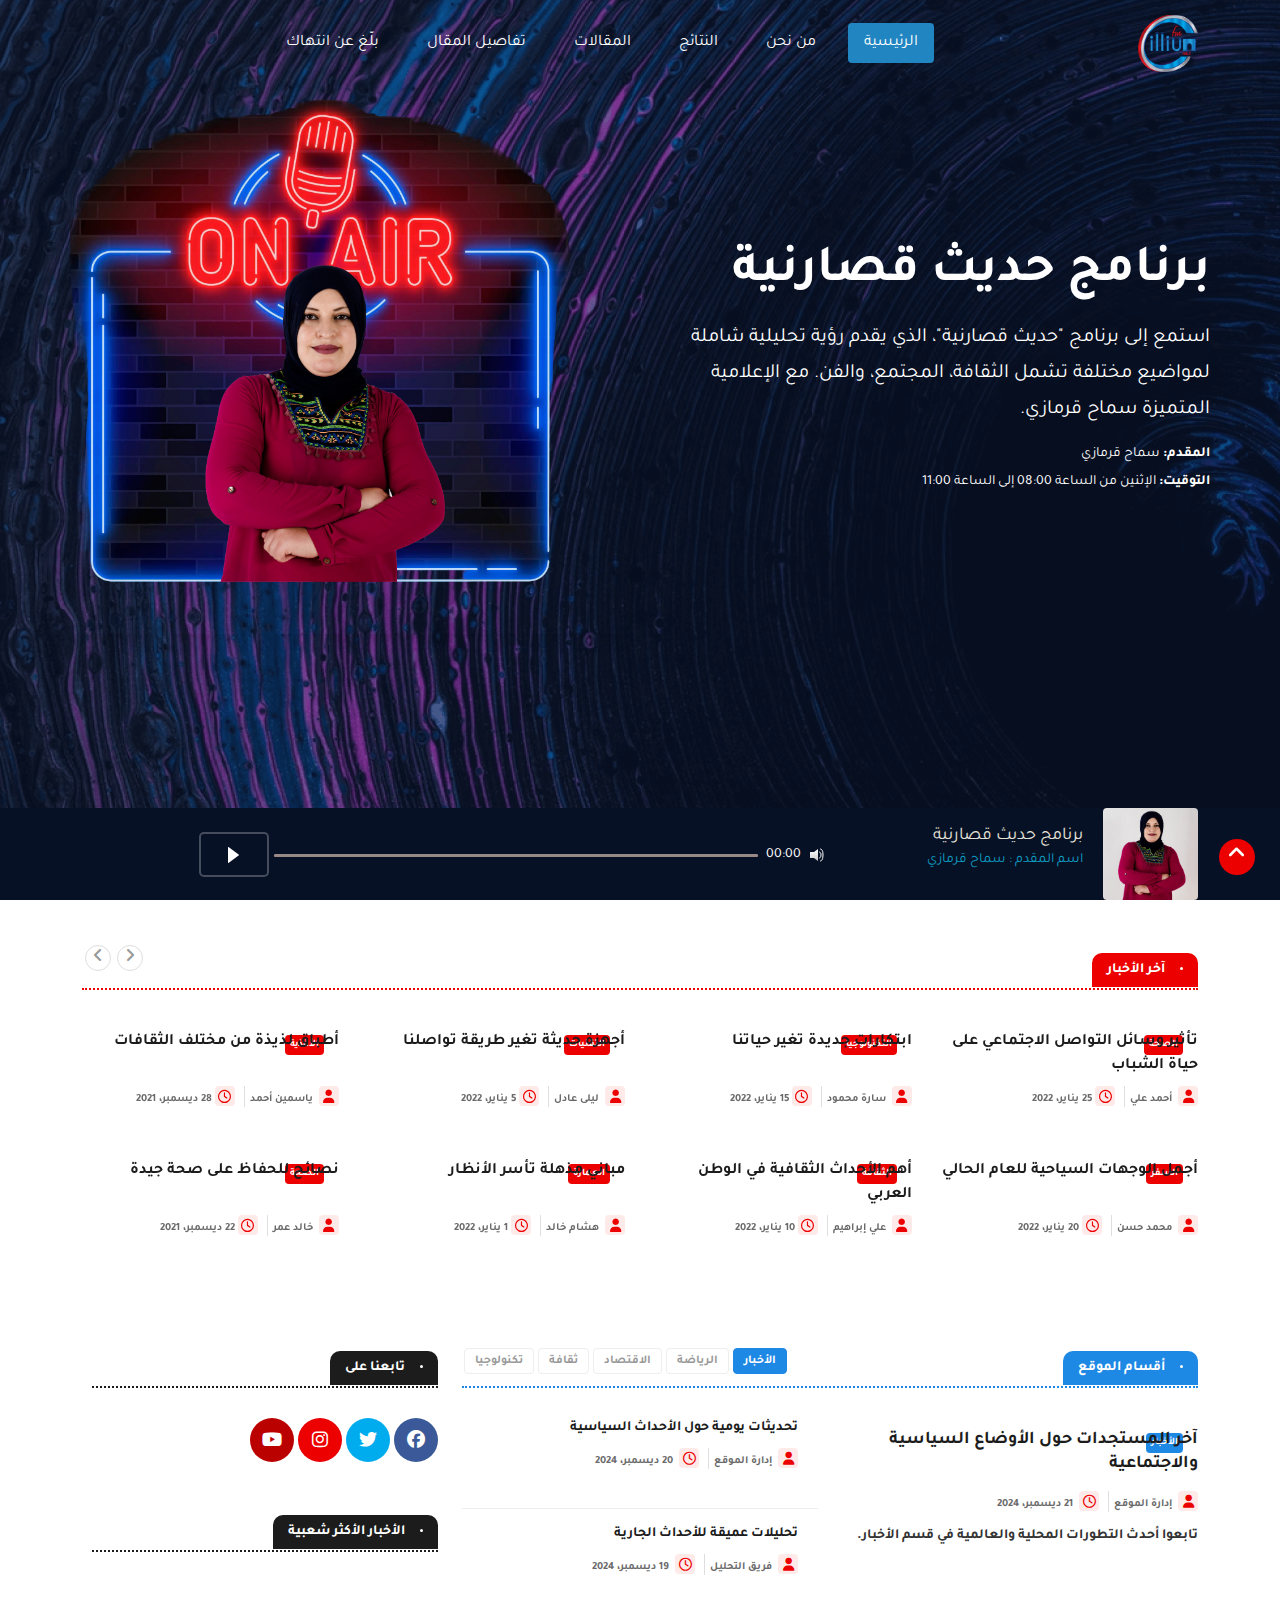
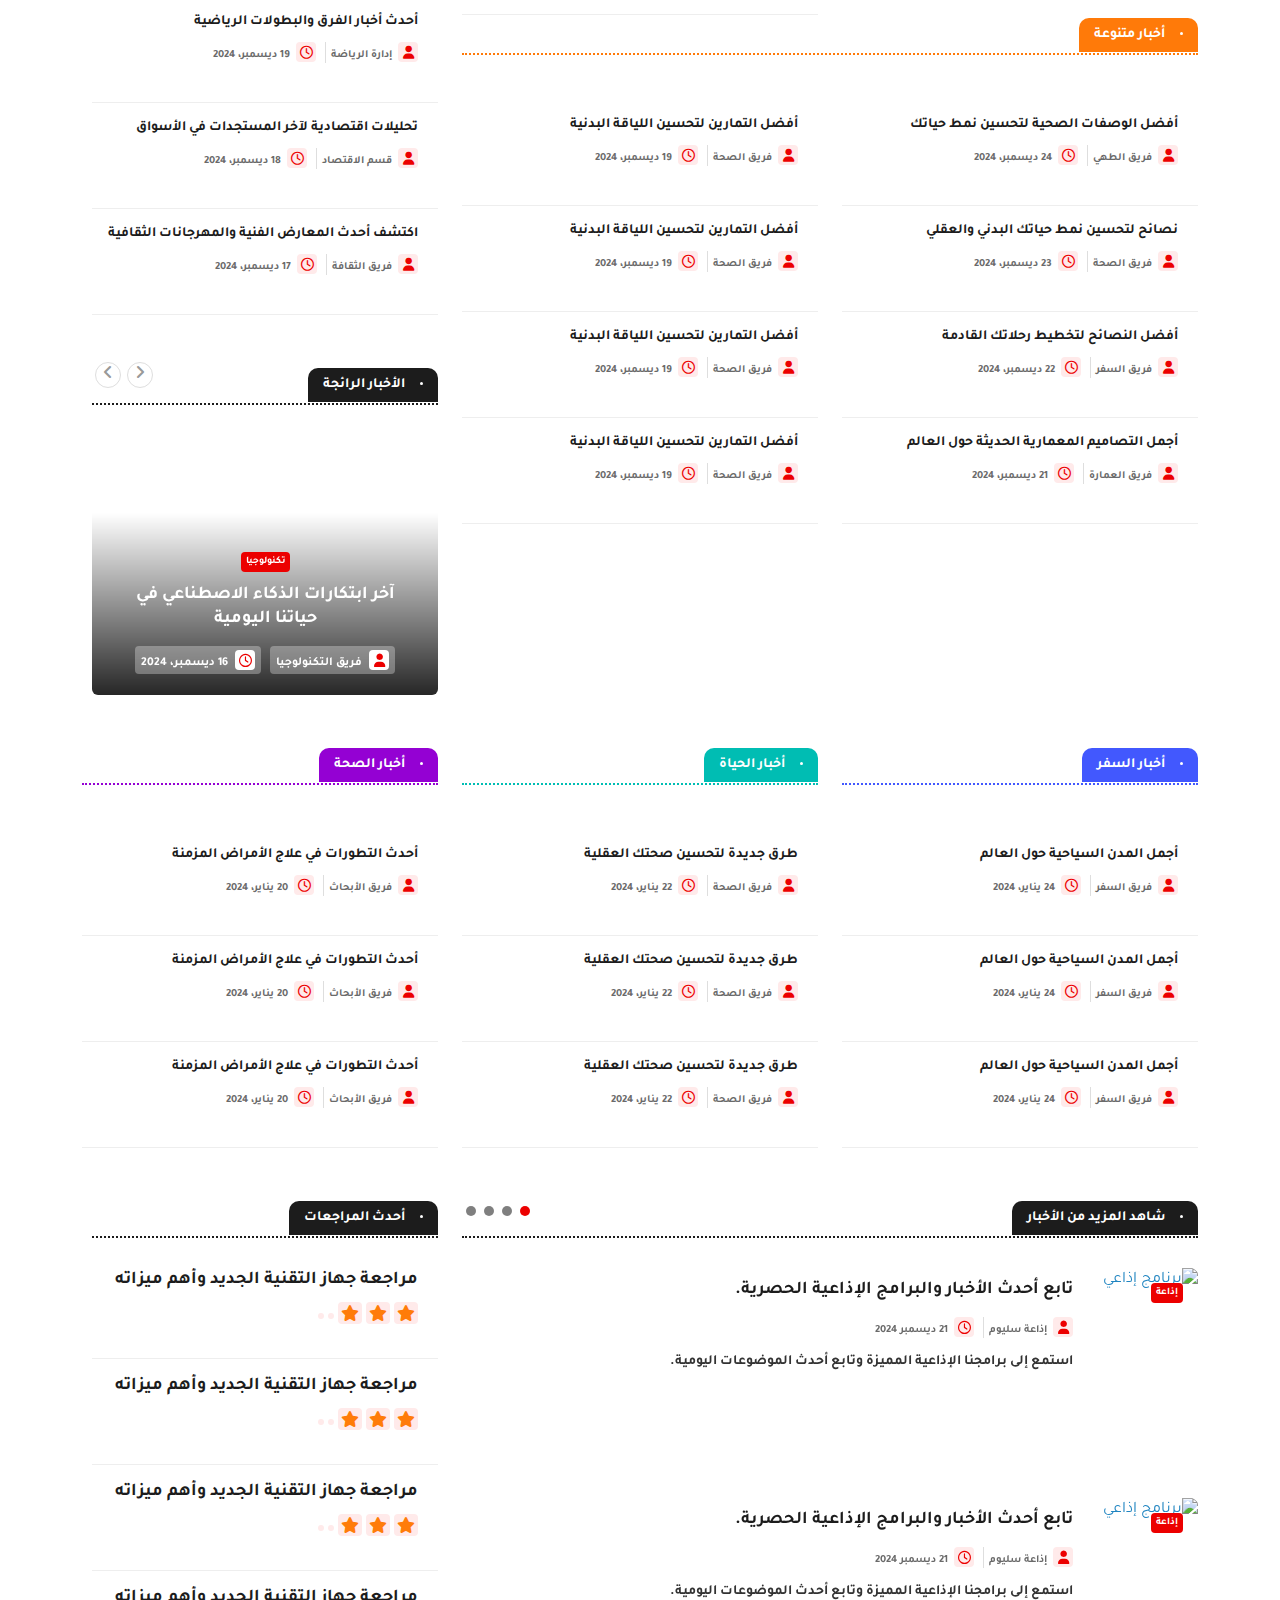
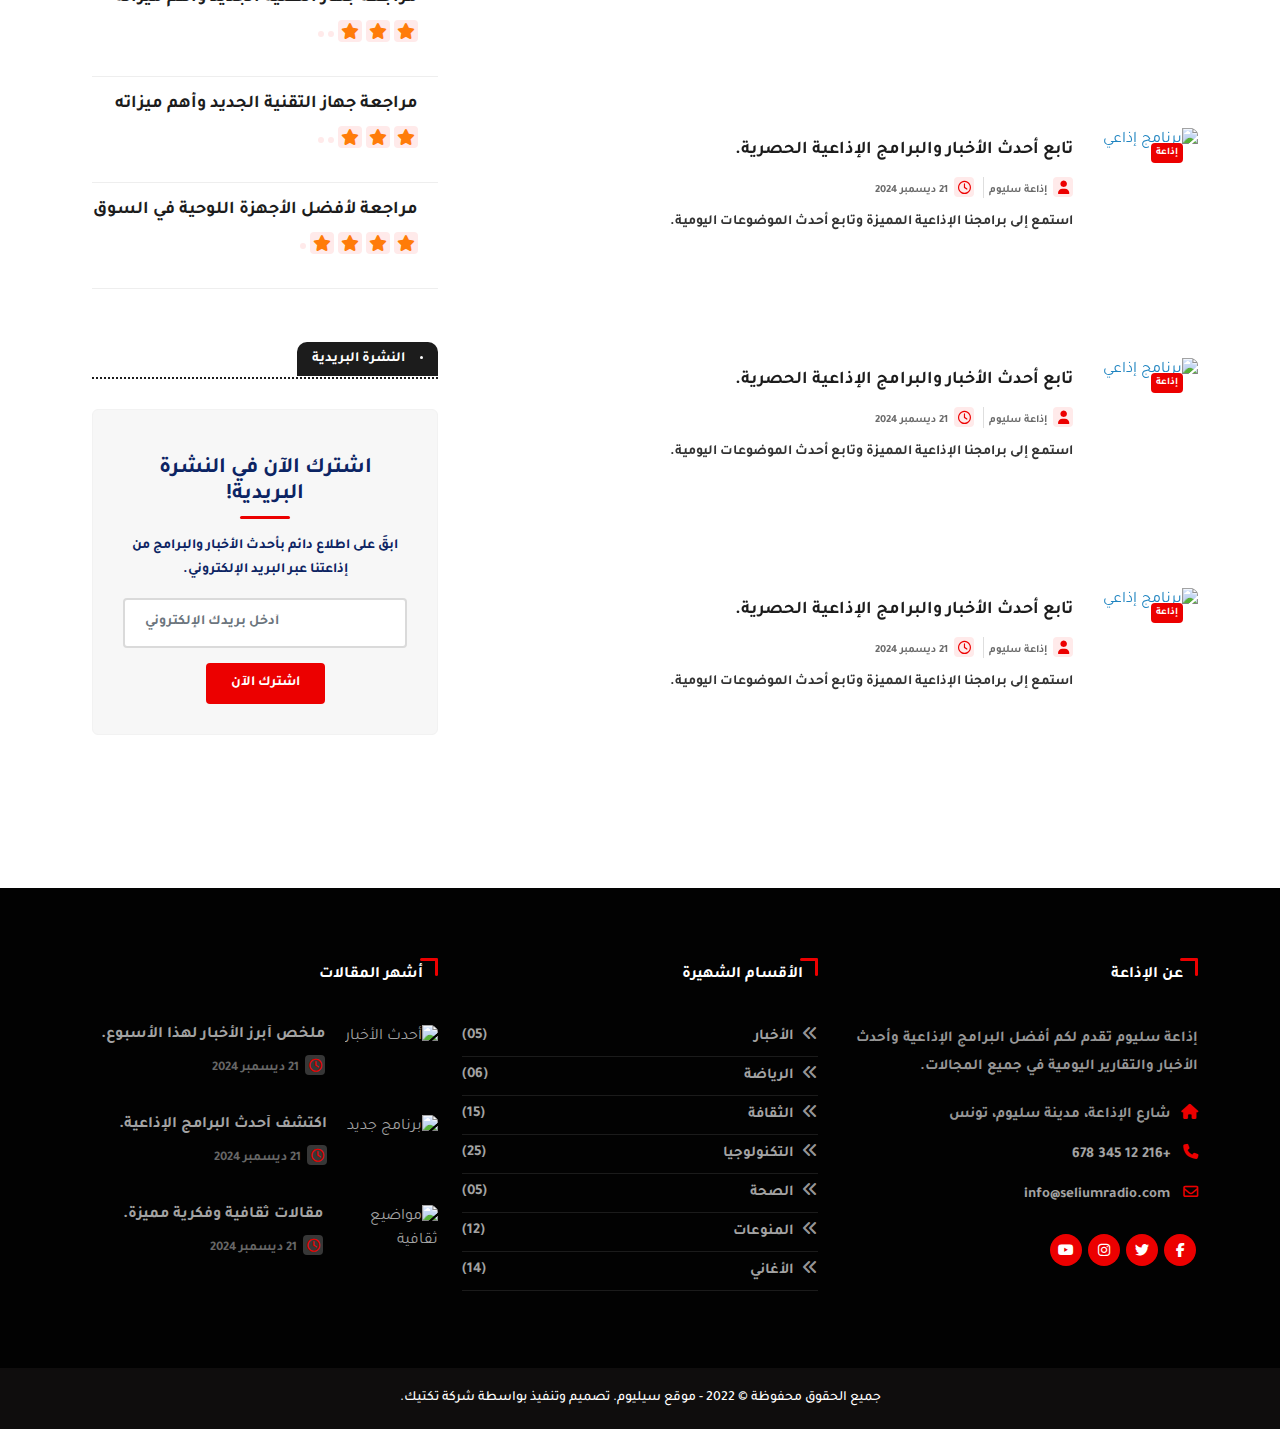
==== commit 98801b3c: "Signed-off-by: Eslam abselnasser <96479431+imsemoo@users.noreply.github.com>" ====
--- a/index.html
+++ b/index.html
@@ -549,6 +549,67 @@
                             <span class="utf_post_date"><i class="fa-regular fa-clock"></i> 19 ديسمبر، 2024</span>
                           </div>
                         </div>
+                        
+                      </div>
+                    </li>
+                    <li class="clearfix">
+                      <div class="utf_post_block_style post-float clearfix">
+                        <div class="utf_post_thumb">
+                          <a href="#">
+                            <img class="img-fluid" src="https://dummyimage.com/600x400/dddddd/000000/" alt="">
+                          </a>
+                          <a class="utf_post_cat" href="#">صحة</a>
+                        </div>
+                        <div class="utf_post_content">
+                          <h2 class="utf_post_title title-small">
+                            <a href="#">أفضل التمارين لتحسين اللياقة البدنية</a>
+                          </h2>
+                          <div class="utf_post_meta">
+                            <span class="utf_post_author"><i class="fa fa-user"></i> <a href="#">فريق الصحة</a></span>
+                            <span class="utf_post_date"><i class="fa-regular fa-clock"></i> 19 ديسمبر، 2024</span>
+                          </div>
+                        </div>
+                        
+                      </div>
+                    </li>
+                    <li class="clearfix">
+                      <div class="utf_post_block_style post-float clearfix">
+                        <div class="utf_post_thumb">
+                          <a href="#">
+                            <img class="img-fluid" src="https://dummyimage.com/600x400/dddddd/000000/" alt="">
+                          </a>
+                          <a class="utf_post_cat" href="#">صحة</a>
+                        </div>
+                        <div class="utf_post_content">
+                          <h2 class="utf_post_title title-small">
+                            <a href="#">أفضل التمارين لتحسين اللياقة البدنية</a>
+                          </h2>
+                          <div class="utf_post_meta">
+                            <span class="utf_post_author"><i class="fa fa-user"></i> <a href="#">فريق الصحة</a></span>
+                            <span class="utf_post_date"><i class="fa-regular fa-clock"></i> 19 ديسمبر، 2024</span>
+                          </div>
+                        </div>
+                        
+                      </div>
+                    </li>
+                    <li class="clearfix">
+                      <div class="utf_post_block_style post-float clearfix">
+                        <div class="utf_post_thumb">
+                          <a href="#">
+                            <img class="img-fluid" src="https://dummyimage.com/600x400/dddddd/000000/" alt="">
+                          </a>
+                          <a class="utf_post_cat" href="#">صحة</a>
+                        </div>
+                        <div class="utf_post_content">
+                          <h2 class="utf_post_title title-small">
+                            <a href="#">أفضل التمارين لتحسين اللياقة البدنية</a>
+                          </h2>
+                          <div class="utf_post_meta">
+                            <span class="utf_post_author"><i class="fa fa-user"></i> <a href="#">فريق الصحة</a></span>
+                            <span class="utf_post_date"><i class="fa-regular fa-clock"></i> 19 ديسمبر، 2024</span>
+                          </div>
+                        </div>
+                        
                       </div>
                     </li>
                   </ul>
@@ -741,42 +802,729 @@
     </div>
   </section>
 
-  <!-- <footer class="footer text-white">
-      <div class="container">
-        <div class="row align-items-center mb-5">
-        
-          <div class="col-md-4 text-md-start text-center mb-3 mb-md-0 d-flex align-items-center gap-2">
-            <img src="images/logo.png" alt="شعار فلسطين بوست" class="footer-logo mb-2">
+
+
+  <section class="utf_block_wrapper p-bottom-0">
+    <div class="container">
+      <div class="row">
+        <div class="col-lg-4">
+          <div class="block color-dark-blue">
+            <h3 class="utf_block_title"><span>أخبار السفر</span></h3>
+            <div class="utf_post_overaly_style clearfix">
+              <div class="utf_post_thumb"> 
+                <a href="#"> 
+                  <img class="img-fluid" src="https://dummyimage.com/600x400/dddddd/000000/" alt=""> 
+                </a> 
+              </div>
+              <div class="utf_post_content">
+                <h2 class="utf_post_title"> 
+                  <a href="#">استكشف أفضل الوجهات السياحية لهذا العام</a> 
+                </h2>
+                <div class="utf_post_meta"> 
+                  <span class="utf_post_author"><i class="fa fa-user"></i> <a href="#">فريق السفر</a></span> 
+                  <span class="utf_post_date"><i class="fa-regular fa-clock"></i> 25 يناير، 2024</span> 
+                </div>
+              </div>
+            </div>
+  
+            <div class="utf_list_post_block">
+              <ul class="utf_list_post">
+                <li class="clearfix">
+                  <div class="utf_post_block_style post-float clearfix">
+                    <div class="utf_post_thumb"> 
+                      <a href="#"> 
+                        <img class="img-fluid" src="https://dummyimage.com/600x400/dddddd/000000/" alt=""> 
+                      </a> 
+                    </div>
+                    <div class="utf_post_content">
+                      <h2 class="utf_post_title title-small"> 
+                        <a href="#">أجمل المدن السياحية حول العالم</a> 
+                      </h2>
+                      <div class="utf_post_meta"> 
+                        <span class="utf_post_author"><i class="fa fa-user"></i> <a href="#">فريق السفر</a></span> 
+                        <span class="utf_post_date"><i class="fa-regular fa-clock"></i> 24 يناير، 2024</span> 
+                      </div>
+                    </div>
+                  </div>
+                </li>
+                <li class="clearfix">
+                  <div class="utf_post_block_style post-float clearfix">
+                    <div class="utf_post_thumb"> 
+                      <a href="#"> 
+                        <img class="img-fluid" src="https://dummyimage.com/600x400/dddddd/000000/" alt=""> 
+                      </a> 
+                    </div>
+                    <div class="utf_post_content">
+                      <h2 class="utf_post_title title-small"> 
+                        <a href="#">أجمل المدن السياحية حول العالم</a> 
+                      </h2>
+                      <div class="utf_post_meta"> 
+                        <span class="utf_post_author"><i class="fa fa-user"></i> <a href="#">فريق السفر</a></span> 
+                        <span class="utf_post_date"><i class="fa-regular fa-clock"></i> 24 يناير، 2024</span> 
+                      </div>
+                    </div>
+                  </div>
+                </li>
+                <li class="clearfix">
+                  <div class="utf_post_block_style post-float clearfix">
+                    <div class="utf_post_thumb"> 
+                      <a href="#"> 
+                        <img class="img-fluid" src="https://dummyimage.com/600x400/dddddd/000000/" alt=""> 
+                      </a> 
+                    </div>
+                    <div class="utf_post_content">
+                      <h2 class="utf_post_title title-small"> 
+                        <a href="#">أجمل المدن السياحية حول العالم</a> 
+                      </h2>
+                      <div class="utf_post_meta"> 
+                        <span class="utf_post_author"><i class="fa fa-user"></i> <a href="#">فريق السفر</a></span> 
+                        <span class="utf_post_date"><i class="fa-regular fa-clock"></i> 24 يناير، 2024</span> 
+                      </div>
+                    </div>
+                  </div>
+                </li>
+                <!-- More list items -->
+              </ul>
+            </div>
           </div>
-
-          <div class="col-md-4 mb-3 mb-md-0">
-            <form class="d-flex align-items-center search-form">
-              <input class="form-control search-input" type="search" placeholder="بحث" aria-label="Search">
-              <button class="btn search-button" type="submit">بحث</button>
-            </form>
+        </div>
+  
+        <div class="col-lg-4">
+          <div class="block color-aqua">
+            <h3 class="utf_block_title"><span>أخبار الحياة</span></h3>
+            <div class="utf_post_overaly_style clearfix">
+              <div class="utf_post_thumb"> 
+                <a href="#"> 
+                  <img class="img-fluid" src="https://dummyimage.com/600x400/dddddd/000000/" alt=""> 
+                </a> 
+              </div>
+              <div class="utf_post_content">
+                <h2 class="utf_post_title"> 
+                  <a href="#">نصائح لتحسين نمط حياتك اليومية</a> 
+                </h2>
+                <div class="utf_post_meta"> 
+                  <span class="utf_post_author"><i class="fa fa-user"></i> <a href="#">فريق الحياة</a></span> 
+                  <span class="utf_post_date"><i class="fa-regular fa-clock"></i> 23 يناير، 2024</span> 
+                </div>
+              </div>
+            </div>
+  
+            <div class="utf_list_post_block">
+              <ul class="utf_list_post">
+                <li class="clearfix">
+                  <div class="utf_post_block_style post-float clearfix">
+                    <div class="utf_post_thumb"> 
+                      <a href="#"> 
+                        <img class="img-fluid" src="https://dummyimage.com/600x400/dddddd/000000/" alt=""> 
+                      </a> 
+                    </div>
+                    <div class="utf_post_content">
+                      <h2 class="utf_post_title title-small"> 
+                        <a href="#">طرق جديدة لتحسين صحتك العقلية</a> 
+                      </h2>
+                      <div class="utf_post_meta"> 
+                        <span class="utf_post_author"><i class="fa fa-user"></i> <a href="#">فريق الصحة</a></span> 
+                        <span class="utf_post_date"><i class="fa-regular fa-clock"></i> 22 يناير، 2024</span> 
+                      </div>
+                    </div>
+                  </div>
+                </li>
+                <li class="clearfix">
+                  <div class="utf_post_block_style post-float clearfix">
+                    <div class="utf_post_thumb"> 
+                      <a href="#"> 
+                        <img class="img-fluid" src="https://dummyimage.com/600x400/dddddd/000000/" alt=""> 
+                      </a> 
+                    </div>
+                    <div class="utf_post_content">
+                      <h2 class="utf_post_title title-small"> 
+                        <a href="#">طرق جديدة لتحسين صحتك العقلية</a> 
+                      </h2>
+                      <div class="utf_post_meta"> 
+                        <span class="utf_post_author"><i class="fa fa-user"></i> <a href="#">فريق الصحة</a></span> 
+                        <span class="utf_post_date"><i class="fa-regular fa-clock"></i> 22 يناير، 2024</span> 
+                      </div>
+                    </div>
+                  </div>
+                </li>
+                <li class="clearfix">
+                  <div class="utf_post_block_style post-float clearfix">
+                    <div class="utf_post_thumb"> 
+                      <a href="#"> 
+                        <img class="img-fluid" src="https://dummyimage.com/600x400/dddddd/000000/" alt=""> 
+                      </a> 
+                    </div>
+                    <div class="utf_post_content">
+                      <h2 class="utf_post_title title-small"> 
+                        <a href="#">طرق جديدة لتحسين صحتك العقلية</a> 
+                      </h2>
+                      <div class="utf_post_meta"> 
+                        <span class="utf_post_author"><i class="fa fa-user"></i> <a href="#">فريق الصحة</a></span> 
+                        <span class="utf_post_date"><i class="fa-regular fa-clock"></i> 22 يناير، 2024</span> 
+                      </div>
+                    </div>
+                  </div>
+                </li>
+                <!-- More list items -->
+              </ul>
+            </div>
           </div>
-
-          <div class="col-md-4 text-md-end text-center">
-            <p class="mb-2">تابع فلسطين بوست على</p>
-            <div class="social-icons d-flex justify-content-md-end justify-content-center">
-              <a href="#" class="text-white mx-2" aria-label="Youtube"><i class="fab fa-youtube"></i></a>
-              <a href="#" class="text-white mx-2" aria-label="Twitter"><i class="fab fa-twitter"></i></a>
-              <a href="#" class="text-white mx-2" aria-label="LinkedIn"><i class="fab fa-linkedin"></i></a>
-              <a href="#" class="text-white mx-2" aria-label="Instagram"><i class="fab fa-instagram"></i></a>
-              <a href="#" class="text-white mx-2" aria-label="Facebook"><i class="fab fa-facebook"></i></a>
+        </div>
+  
+        <div class="col-lg-4">
+          <div class="block color-violet">
+            <h3 class="utf_block_title"><span>أخبار الصحة</span></h3>
+            <div class="utf_post_overaly_style clearfix">
+              <div class="utf_post_thumb"> 
+                <a href="#"> 
+                  <img class="img-fluid" src="https://dummyimage.com/600x400/dddddd/000000/" alt=""> 
+                </a> 
+              </div>
+              <div class="utf_post_content">
+                <h2 class="utf_post_title"> 
+                  <a href="#">التكنولوجيا الطبية وتحسين الصحة</a> 
+                </h2>
+                <div class="utf_post_meta"> 
+                  <span class="utf_post_author"><i class="fa fa-user"></i> <a href="#">فريق الصحة</a></span> 
+                  <span class="utf_post_date"><i class="fa-regular fa-clock"></i> 21 يناير، 2024</span> 
+                </div>
+              </div>
+            </div>
+  
+            <div class="utf_list_post_block">
+              <ul class="utf_list_post">
+                <li class="clearfix">
+                  <div class="utf_post_block_style post-float clearfix">
+                    <div class="utf_post_thumb"> 
+                      <a href="#"> 
+                        <img class="img-fluid" src="https://dummyimage.com/600x400/dddddd/000000/" alt=""> 
+                      </a> 
+                    </div>
+                    <div class="utf_post_content">
+                      <h2 class="utf_post_title title-small"> 
+                        <a href="#">أحدث التطورات في علاج الأمراض المزمنة</a> 
+                      </h2>
+                      <div class="utf_post_meta"> 
+                        <span class="utf_post_author"><i class="fa fa-user"></i> <a href="#">فريق الأبحاث</a></span> 
+                        <span class="utf_post_date"><i class="fa-regular fa-clock"></i> 20 يناير، 2024</span> 
+                      </div>
+                    </div>
+                  </div>
+                </li>
+                <li class="clearfix">
+                  <div class="utf_post_block_style post-float clearfix">
+                    <div class="utf_post_thumb"> 
+                      <a href="#"> 
+                        <img class="img-fluid" src="https://dummyimage.com/600x400/dddddd/000000/" alt=""> 
+                      </a> 
+                    </div>
+                    <div class="utf_post_content">
+                      <h2 class="utf_post_title title-small"> 
+                        <a href="#">أحدث التطورات في علاج الأمراض المزمنة</a> 
+                      </h2>
+                      <div class="utf_post_meta"> 
+                        <span class="utf_post_author"><i class="fa fa-user"></i> <a href="#">فريق الأبحاث</a></span> 
+                        <span class="utf_post_date"><i class="fa-regular fa-clock"></i> 20 يناير، 2024</span> 
+                      </div>
+                    </div>
+                  </div>
+                </li>
+                <li class="clearfix">
+                  <div class="utf_post_block_style post-float clearfix">
+                    <div class="utf_post_thumb"> 
+                      <a href="#"> 
+                        <img class="img-fluid" src="https://dummyimage.com/600x400/dddddd/000000/" alt=""> 
+                      </a> 
+                    </div>
+                    <div class="utf_post_content">
+                      <h2 class="utf_post_title title-small"> 
+                        <a href="#">أحدث التطورات في علاج الأمراض المزمنة</a> 
+                      </h2>
+                      <div class="utf_post_meta"> 
+                        <span class="utf_post_author"><i class="fa fa-user"></i> <a href="#">فريق الأبحاث</a></span> 
+                        <span class="utf_post_date"><i class="fa-regular fa-clock"></i> 20 يناير، 2024</span> 
+                      </div>
+                    </div>
+                  </div>
+                </li>
+                <!-- More list items -->
+              </ul>
+            </div>
+          </div>
+        </div>        
+      </div>
+    </div>
+  </section>
+  
+  <section class="utf_block_wrapper p-bottom-0">
+    <div class="container">
+      <div class="row">
+        <div class="col-lg-8 col-md-12">
+          <div class="utf_more_news block color-default">
+            <h3 class="utf_block_title"><span>شاهد المزيد من الأخبار</span></h3>
+            <div id="utf_more_news_slide" class="owl-carousel owl-theme utf_more_news_slide">
+              <div class="item">
+                <div class="utf_post_block_style utf_post_float_half clearfix">
+                  <div class="utf_post_thumb">
+                    <a href="#">
+                      <img class="img-fluid" src="https://dummyimage.com/600x400/cccccc/000000" alt="برنامج إذاعي">
+                    </a>
+                  </div>
+                  <a class="utf_post_cat" href="#">إذاعة</a>
+                  <div class="utf_post_content">
+                    <h2 class="utf_post_title">
+                      <a href="#">تابع أحدث الأخبار والبرامج الإذاعية الحصرية.</a>
+                    </h2>
+                    <div class="utf_post_meta">
+                      <span class="utf_post_author"><i class="fa fa-user"></i> <a href="#">إذاعة سليوم</a></span>
+                      <span class="utf_post_date"><i class="fa-regular fa-clock"></i> 21 ديسمبر 2024</span>
+                    </div>
+                    <p>استمع إلى برامجنا الإذاعية المميزة وتابع أحدث الموضوعات اليومية.</p>
+                  </div>
+                </div>
+                <div class="utf_post_block_style utf_post_float_half clearfix">
+                  <div class="utf_post_thumb">
+                    <a href="#">
+                      <img class="img-fluid" src="https://dummyimage.com/600x400/cccccc/000000" alt="برنامج إذاعي">
+                    </a>
+                  </div>
+                  <a class="utf_post_cat" href="#">إذاعة</a>
+                  <div class="utf_post_content">
+                    <h2 class="utf_post_title">
+                      <a href="#">تابع أحدث الأخبار والبرامج الإذاعية الحصرية.</a>
+                    </h2>
+                    <div class="utf_post_meta">
+                      <span class="utf_post_author"><i class="fa fa-user"></i> <a href="#">إذاعة سليوم</a></span>
+                      <span class="utf_post_date"><i class="fa-regular fa-clock"></i> 21 ديسمبر 2024</span>
+                    </div>
+                    <p>استمع إلى برامجنا الإذاعية المميزة وتابع أحدث الموضوعات اليومية.</p>
+                  </div>
+                </div>
+                <div class="utf_post_block_style utf_post_float_half clearfix">
+                  <div class="utf_post_thumb">
+                    <a href="#">
+                      <img class="img-fluid" src="https://dummyimage.com/600x400/cccccc/000000" alt="برنامج إذاعي">
+                    </a>
+                  </div>
+                  <a class="utf_post_cat" href="#">إذاعة</a>
+                  <div class="utf_post_content">
+                    <h2 class="utf_post_title">
+                      <a href="#">تابع أحدث الأخبار والبرامج الإذاعية الحصرية.</a>
+                    </h2>
+                    <div class="utf_post_meta">
+                      <span class="utf_post_author"><i class="fa fa-user"></i> <a href="#">إذاعة سليوم</a></span>
+                      <span class="utf_post_date"><i class="fa-regular fa-clock"></i> 21 ديسمبر 2024</span>
+                    </div>
+                    <p>استمع إلى برامجنا الإذاعية المميزة وتابع أحدث الموضوعات اليومية.</p>
+                  </div>
+                </div>
+                <div class="utf_post_block_style utf_post_float_half clearfix">
+                  <div class="utf_post_thumb">
+                    <a href="#">
+                      <img class="img-fluid" src="https://dummyimage.com/600x400/cccccc/000000" alt="برنامج إذاعي">
+                    </a>
+                  </div>
+                  <a class="utf_post_cat" href="#">إذاعة</a>
+                  <div class="utf_post_content">
+                    <h2 class="utf_post_title">
+                      <a href="#">تابع أحدث الأخبار والبرامج الإذاعية الحصرية.</a>
+                    </h2>
+                    <div class="utf_post_meta">
+                      <span class="utf_post_author"><i class="fa fa-user"></i> <a href="#">إذاعة سليوم</a></span>
+                      <span class="utf_post_date"><i class="fa-regular fa-clock"></i> 21 ديسمبر 2024</span>
+                    </div>
+                    <p>استمع إلى برامجنا الإذاعية المميزة وتابع أحدث الموضوعات اليومية.</p>
+                  </div>
+                </div>
+                <div class="utf_post_block_style utf_post_float_half clearfix">
+                  <div class="utf_post_thumb">
+                    <a href="#">
+                      <img class="img-fluid" src="https://dummyimage.com/600x400/cccccc/000000" alt="برنامج إذاعي">
+                    </a>
+                  </div>
+                  <a class="utf_post_cat" href="#">إذاعة</a>
+                  <div class="utf_post_content">
+                    <h2 class="utf_post_title">
+                      <a href="#">تابع أحدث الأخبار والبرامج الإذاعية الحصرية.</a>
+                    </h2>
+                    <div class="utf_post_meta">
+                      <span class="utf_post_author"><i class="fa fa-user"></i> <a href="#">إذاعة سليوم</a></span>
+                      <span class="utf_post_date"><i class="fa-regular fa-clock"></i> 21 ديسمبر 2024</span>
+                    </div>
+                    <p>استمع إلى برامجنا الإذاعية المميزة وتابع أحدث الموضوعات اليومية.</p>
+                  </div>
+                </div>
+              </div>
+            
+              <div class="item">
+                <div class="utf_post_block_style utf_post_float_half clearfix">
+                  <div class="utf_post_thumb">
+                    <a href="#">
+                      <img class="img-fluid" src="https://dummyimage.com/600x400/cccccc/000000" alt="موسيقى مباشرة">
+                    </a>
+                  </div>
+                  <a class="utf_post_cat" href="#">موسيقى</a>
+                  <div class="utf_post_content">
+                    <h2 class="utf_post_title">
+                      <a href="#">استمتع بأفضل الأغاني والموسيقى اليومية.</a>
+                    </h2>
+                    <div class="utf_post_meta">
+                      <span class="utf_post_author"><i class="fa fa-user"></i> <a href="#">إذاعة سليوم</a></span>
+                      <span class="utf_post_date"><i class="fa-regular fa-clock"></i> 21 ديسمبر 2024</span>
+                    </div>
+                    <p>أجمل الأغاني من مختلف أنحاء العالم على مدار الساعة.</p>
+                  </div>
+                </div>
+                <div class="utf_post_block_style utf_post_float_half clearfix">
+                  <div class="utf_post_thumb">
+                    <a href="#">
+                      <img class="img-fluid" src="https://dummyimage.com/600x400/cccccc/000000" alt="موسيقى مباشرة">
+                    </a>
+                  </div>
+                  <a class="utf_post_cat" href="#">موسيقى</a>
+                  <div class="utf_post_content">
+                    <h2 class="utf_post_title">
+                      <a href="#">استمتع بأفضل الأغاني والموسيقى اليومية.</a>
+                    </h2>
+                    <div class="utf_post_meta">
+                      <span class="utf_post_author"><i class="fa fa-user"></i> <a href="#">إذاعة سليوم</a></span>
+                      <span class="utf_post_date"><i class="fa-regular fa-clock"></i> 21 ديسمبر 2024</span>
+                    </div>
+                    <p>أجمل الأغاني من مختلف أنحاء العالم على مدار الساعة.</p>
+                  </div>
+                </div>
+                <div class="utf_post_block_style utf_post_float_half clearfix">
+                  <div class="utf_post_thumb">
+                    <a href="#">
+                      <img class="img-fluid" src="https://dummyimage.com/600x400/cccccc/000000" alt="موسيقى مباشرة">
+                    </a>
+                  </div>
+                  <a class="utf_post_cat" href="#">موسيقى</a>
+                  <div class="utf_post_content">
+                    <h2 class="utf_post_title">
+                      <a href="#">استمتع بأفضل الأغاني والموسيقى اليومية.</a>
+                    </h2>
+                    <div class="utf_post_meta">
+                      <span class="utf_post_author"><i class="fa fa-user"></i> <a href="#">إذاعة سليوم</a></span>
+                      <span class="utf_post_date"><i class="fa-regular fa-clock"></i> 21 ديسمبر 2024</span>
+                    </div>
+                    <p>أجمل الأغاني من مختلف أنحاء العالم على مدار الساعة.</p>
+                  </div>
+                </div>
+                <div class="utf_post_block_style utf_post_float_half clearfix">
+                  <div class="utf_post_thumb">
+                    <a href="#">
+                      <img class="img-fluid" src="https://dummyimage.com/600x400/cccccc/000000" alt="موسيقى مباشرة">
+                    </a>
+                  </div>
+                  <a class="utf_post_cat" href="#">موسيقى</a>
+                  <div class="utf_post_content">
+                    <h2 class="utf_post_title">
+                      <a href="#">استمتع بأفضل الأغاني والموسيقى اليومية.</a>
+                    </h2>
+                    <div class="utf_post_meta">
+                      <span class="utf_post_author"><i class="fa fa-user"></i> <a href="#">إذاعة سليوم</a></span>
+                      <span class="utf_post_date"><i class="fa-regular fa-clock"></i> 21 ديسمبر 2024</span>
+                    </div>
+                    <p>أجمل الأغاني من مختلف أنحاء العالم على مدار الساعة.</p>
+                  </div>
+                </div>
+                <div class="utf_post_block_style utf_post_float_half clearfix">
+                  <div class="utf_post_thumb">
+                    <a href="#">
+                      <img class="img-fluid" src="https://dummyimage.com/600x400/cccccc/000000" alt="موسيقى مباشرة">
+                    </a>
+                  </div>
+                  <a class="utf_post_cat" href="#">موسيقى</a>
+                  <div class="utf_post_content">
+                    <h2 class="utf_post_title">
+                      <a href="#">استمتع بأفضل الأغاني والموسيقى اليومية.</a>
+                    </h2>
+                    <div class="utf_post_meta">
+                      <span class="utf_post_author"><i class="fa fa-user"></i> <a href="#">إذاعة سليوم</a></span>
+                      <span class="utf_post_date"><i class="fa-regular fa-clock"></i> 21 ديسمبر 2024</span>
+                    </div>
+                    <p>أجمل الأغاني من مختلف أنحاء العالم على مدار الساعة.</p>
+                  </div>
+                </div>
+              </div>
+            
+              <div class="item">
+                <div class="utf_post_block_style utf_post_float_half clearfix">
+                  <div class="utf_post_thumb">
+                    <a href="#">
+                      <img class="img-fluid" src="https://dummyimage.com/600x400/cccccc/000000" alt="حوار ثقافي">
+                    </a>
+                  </div>
+                  <a class="utf_post_cat" href="#">ثقافة</a>
+                  <div class="utf_post_content">
+                    <h2 class="utf_post_title">
+                      <a href="#">برامج حوارية ثقافية وفكرية تناقش قضايا اليوم.</a>
+                    </h2>
+                    <div class="utf_post_meta">
+                      <span class="utf_post_author"><i class="fa fa-user"></i> <a href="#">إذاعة سليوم</a></span>
+                      <span class="utf_post_date"><i class="fa-regular fa-clock"></i> 21 ديسمبر 2024</span>
+                    </div>
+                    <p>استمع إلى نقاشات حيوية ومثرية في البرامج الثقافية.</p>
+                  </div>
+                </div>
+              </div>
+            
+              <div class="item">
+                <div class="utf_post_block_style utf_post_float_half clearfix">
+                  <div class="utf_post_thumb">
+                    <a href="#">
+                      <img class="img-fluid" src="https://dummyimage.com/600x400/cccccc/000000" alt="برنامج رياضي">
+                    </a>
+                  </div>
+                  <a class="utf_post_cat" href="#">رياضة</a>
+                  <div class="utf_post_content">
+                    <h2 class="utf_post_title">
+                      <a href="#">تغطيات رياضية مباشرة وأخبار الفرق المفضلة.</a>
+                    </h2>
+                    <div class="utf_post_meta">
+                      <span class="utf_post_author"><i class="fa fa-user"></i> <a href="#">إذاعة سليوم</a></span>
+                      <span class="utf_post_date"><i class="fa-regular fa-clock"></i> 21 ديسمبر 2024</span>
+                    </div>
+                    <p>كل ما تريد معرفته عن البطولات والمباريات حصرياً.</p>
+                  </div>
+                </div>
+              </div>
+            </div>
+            
+          </div>
+        </div>
+
+        <div class="col-lg-4 col-sm-12">
+          <div class="sidebar utf_sidebar_right">
+            <div class="widget color-default">
+              <h3 class="utf_block_title"><span>أحدث المراجعات</span></h3>
+              <div class="utf_list_post_block">
+                <ul class="utf_list_post review-post-list">
+                  <li class="clearfix">
+                    <div class="utf_post_block_style post-float clearfix">
+                      <div class="utf_post_thumb">
+                        <a href="#"><img class="img-fluid" src="https://dummyimage.com/600x400/dddddd/000000/" alt=""></a>
+                      </div>
+                      <div class="utf_post_content">
+                        <h2 class="utf_post_title">
+                          <a href="#">مراجعة جهاز التقنية الجديد وأهم ميزاته</a>
+                        </h2>
+                        <div class="utf_post_meta">
+                          <div class="review-stars">
+                            <i class="fa fa-star"></i> <i class="fa fa-star"></i> <i class="fa fa-star"></i> <i class="fa fa-star-half-o"></i> <i class="fa fa-star-o"></i>
+                          </div>
+                        </div>
+                      </div>
+                    </div>
+                  </li>
+                  <li class="clearfix">
+                    <div class="utf_post_block_style post-float clearfix">
+                      <div class="utf_post_thumb">
+                        <a href="#"><img class="img-fluid" src="https://dummyimage.com/600x400/dddddd/000000/" alt=""></a>
+                      </div>
+                      <div class="utf_post_content">
+                        <h2 class="utf_post_title">
+                          <a href="#">مراجعة جهاز التقنية الجديد وأهم ميزاته</a>
+                        </h2>
+                        <div class="utf_post_meta">
+                          <div class="review-stars">
+                            <i class="fa fa-star"></i> <i class="fa fa-star"></i> <i class="fa fa-star"></i> <i class="fa fa-star-half-o"></i> <i class="fa fa-star-o"></i>
+                          </div>
+                        </div>
+                      </div>
+                    </div>
+                  </li>
+                  <li class="clearfix">
+                    <div class="utf_post_block_style post-float clearfix">
+                      <div class="utf_post_thumb">
+                        <a href="#"><img class="img-fluid" src="https://dummyimage.com/600x400/dddddd/000000/" alt=""></a>
+                      </div>
+                      <div class="utf_post_content">
+                        <h2 class="utf_post_title">
+                          <a href="#">مراجعة جهاز التقنية الجديد وأهم ميزاته</a>
+                        </h2>
+                        <div class="utf_post_meta">
+                          <div class="review-stars">
+                            <i class="fa fa-star"></i> <i class="fa fa-star"></i> <i class="fa fa-star"></i> <i class="fa fa-star-half-o"></i> <i class="fa fa-star-o"></i>
+                          </div>
+                        </div>
+                      </div>
+                    </div>
+                  </li>
+                  <li class="clearfix">
+                    <div class="utf_post_block_style post-float clearfix">
+                      <div class="utf_post_thumb">
+                        <a href="#"><img class="img-fluid" src="https://dummyimage.com/600x400/dddddd/000000/" alt=""></a>
+                      </div>
+                      <div class="utf_post_content">
+                        <h2 class="utf_post_title">
+                          <a href="#">مراجعة جهاز التقنية الجديد وأهم ميزاته</a>
+                        </h2>
+                        <div class="utf_post_meta">
+                          <div class="review-stars">
+                            <i class="fa fa-star"></i> <i class="fa fa-star"></i> <i class="fa fa-star"></i> <i class="fa fa-star-half-o"></i> <i class="fa fa-star-o"></i>
+                          </div>
+                        </div>
+                      </div>
+                    </div>
+                  </li>
+                  <li class="clearfix">
+                    <div class="utf_post_block_style post-float clearfix">
+                      <div class="utf_post_thumb">
+                        <a href="#"><img class="img-fluid" src="https://dummyimage.com/600x400/dddddd/000000/" alt=""></a>
+                      </div>
+                      <div class="utf_post_content">
+                        <h2 class="utf_post_title">
+                          <a href="#">مراجعة جهاز التقنية الجديد وأهم ميزاته</a>
+                        </h2>
+                        <div class="utf_post_meta">
+                          <div class="review-stars">
+                            <i class="fa fa-star"></i> <i class="fa fa-star"></i> <i class="fa fa-star"></i> <i class="fa fa-star-half-o"></i> <i class="fa fa-star-o"></i>
+                          </div>
+                        </div>
+                      </div>
+                    </div>
+                  </li>
+                  <li class="clearfix">
+                    <div class="utf_post_block_style post-float clearfix">
+                      <div class="utf_post_thumb">
+                        <a href="#"><img class="img-fluid" src="https://dummyimage.com/600x400/dddddd/000000/" alt=""></a>
+                      </div>
+                      <div class="utf_post_content">
+                        <h2 class="utf_post_title">
+                          <a href="#">مراجعة لأفضل الأجهزة اللوحية في السوق</a>
+                        </h2>
+                        <div class="utf_post_meta">
+                          <div class="review-stars">
+                            <i class="fa fa-star"></i> <i class="fa fa-star"></i> <i class="fa fa-star"></i> <i class="fa fa-star"></i> <i class="fa fa-star-half-o"></i>
+                          </div>
+                        </div>
+                      </div>
+                    </div>
+                  </li>
+                </ul>
+              </div>
+            </div>
+
+            <div class="widget m-bottom-0">
+              <h3 class="utf_block_title"><span>النشرة البريدية</span></h3>
+              <div class="utf_newsletter_block">
+                <div class="utf_newsletter_introtext">
+                  <h4>اشترك الآن في النشرة البريدية!</h4>
+                  <p>ابقَ على اطلاع دائم بأحدث الأخبار والبرامج من إذاعتنا عبر البريد الإلكتروني.</p>
+                </div>
+                <div class="utf_newsletter_form">
+                  <form action="#" method="post">
+                    <div class="form-group">
+                      <input type="email" name="email" id="utf_newsletter_form-email" class="form-control form-control-lg" placeholder="أدخل بريدك الإلكتروني" autocomplete="off">
+                      <button class="btn btn-primary">اشترك الآن</button>
+                    </div>
+                  </form>
+                </div>
+              </div>
             </div>
           </div>
         </div>
       </div>
-      <div class="footer-bottom">
-        <div class="text-center d-flex align-items-center justify-content-center gap-2">
-          <p class="mb-0">© 2024 فلسطين بوست - جميع الحقوق محفوظة</p>
-          <p class="mb-0">
-            لا يسمح بإعادة نشر أو توزيع هذا المحتوى بدون إذن مسبق
-          </p>
+    </div>
+  </section>
+
+  <footer id="footer" class="footer">
+    <div class="utf_footer_main">
+        <div class="container">
+            <div class="row">
+                <!-- About Us Section -->
+                <div class="col-lg-4 col-sm-12 col-xs-12 footer-widget contact-widget">
+                    <h3 class="widget-title">عن الإذاعة</h3>
+                    <ul>
+                        <li>إذاعة سليوم تقدم لكم أفضل البرامج الإذاعية وأحدث الأخبار والتقارير اليومية في جميع المجالات.</li>
+                        <li><i class="fa fa-home"></i> شارع الإذاعة، مدينة سليوم، تونس</li>
+                        <li><i class="fa fa-phone"></i> <a href="tel:+21612345678">+216 12 345 678</a></li>
+                        <li><i class="fa-regular fa-envelope"></i> <a href="mailto:info@seliumradio.com">info@seliumradio.com</a></li>
+                    </ul>
+                    <ul class="unstyled utf_footer_social">
+                      <li><a title="Facebook" href="#"><i class="fab fa-facebook-f"></i></a></li>
+                      <li><a title="Twitter" href="#"><i class="fab fa-twitter"></i></a></li>
+                      <li><a title="Instagram" href="#"><i class="fab fa-instagram"></i></a></li>
+                      <li><a title="YouTube" href="#"><i class="fab fa-youtube"></i></a></li>
+                    </ul>
+                </div>
+
+                <!-- Popular Categories Section -->
+                <div class="col-lg-4 col-sm-12 col-xs-12 footer-widget widget-categories " style="z-index: 9;">
+                    <h3 class="widget-title">الأقسام الشهيرة</h3>
+                    <ul>
+                        <li><i class="fa fa-angle-double-left"></i><a href="#"><span class="catTitle">الأخبار</span><span class="catCounter"> (05)</span></a></li>
+                        <li><i class="fa fa-angle-double-left"></i><a href="#"><span class="catTitle">الرياضة</span><span class="catCounter"> (06)</span></a></li>
+                        <li><i class="fa fa-angle-double-left"></i><a href="#"><span class="catTitle">الثقافة</span><span class="catCounter"> (15)</span></a></li>
+                        <li><i class="fa fa-angle-double-left"></i><a href="#"><span class="catTitle">التكنولوجيا</span><span class="catCounter"> (25)</span></a></li>
+                        <li><i class="fa fa-angle-double-left"></i><a href="#"><span class="catTitle">الصحة</span><span class="catCounter"> (05)</span></a></li>
+                        <li><i class="fa fa-angle-double-left"></i><a href="#"><span class="catTitle">المنوعات</span><span class="catCounter"> (12)</span></a></li>
+                        <li><i class="fa fa-angle-double-left"></i><a href="#"><span class="catTitle">الأغاني</span><span class="catCounter"> (14)</span></a></li>
+                    </ul>
+                </div>
+
+                <!-- Popular Posts Section -->
+                <div class="col-lg-4 col-sm-12 col-xs-12 footer-widget">
+                    <h3 class="widget-title">أشهر المقالات</h3>
+                    <div class="utf_list_post_block">
+                        <ul class="utf_list_post">
+                            <li class="clearfix">
+                                <div class="utf_post_block_style post-float clearfix">
+                                    <div class="utf_post_thumb"> <a href="#"> <img class="img-fluid" src="https://dummyimage.com/150x100/cccccc/000000" alt="أحدث الأخبار"> </a> </div>
+                                    <div class="utf_post_content">
+                                        <h2 class="utf_post_title title-small"> <a href="#">ملخص أبرز الأخبار لهذا الأسبوع.</a> </h2>
+                                        <div class="utf_post_meta"> <span class="utf_post_date"><i class="fa-regular fa-clock"></i> 21 ديسمبر 2024</span> </div>
+                                    </div>
+                                </div>
+                            </li>
+
+                            <li class="clearfix">
+                                <div class="utf_post_block_style post-float clearfix">
+                                    <div class="utf_post_thumb"> <a href="#"> <img class="img-fluid" src="https://dummyimage.com/150x100/cccccc/000000" alt="برنامج جديد"> </a> </div>
+                                    <div class="utf_post_content">
+                                        <h2 class="utf_post_title title-small"> <a href="#">اكتشف أحدث البرامج الإذاعية.</a> </h2>
+                                        <div class="utf_post_meta"> <span class="utf_post_date"><i class="fa-regular fa-clock"></i> 21 ديسمبر 2024</span> </div>
+                                    </div>
+                                </div>
+                            </li>
+
+                            <li class="clearfix">
+                                <div class="utf_post_block_style post-float clearfix">
+                                    <div class="utf_post_thumb"> <a href="#"> <img class="img-fluid" src="https://dummyimage.com/150x100/cccccc/000000" alt="مواضيع ثقافية"> </a> </div>
+                                    <div class="utf_post_content">
+                                        <h2 class="utf_post_title title-small"> <a href="#">مقالات ثقافية وفكرية مميزة.</a> </h2>
+                                        <div class="utf_post_meta"> <span class="utf_post_date"><i class="fa-regular fa-clock"></i> 21 ديسمبر 2024</span> </div>
+                                    </div>
+                                </div>
+                            </li>
+                        </ul>
+                    </div>
+                </div>
+
+            </div>
         </div>
+    </div>
+</footer>
+<div class="copyright">
+  <div class="container">
+      <div class="row">
+          <div class="col-sm-12 col-md-12 text-center">
+              <div class="utf_copyright_info">
+                  <span>جميع الحقوق محفوظة © 2022 - موقع سيليوم. تصميم وتنفيذ بواسطة شركة تكتيك.</span>
+              </div>
+          </div>
       </div>
-    </footer> -->
+      <div id="back-to-top" class="back-to-top">
+          <button class="btn btn-primary" title="العودة إلى الأعلى">
+              <i class="fas fa-angle-up"></i>
+          </button>
+      </div>
+  </div>
+</div>
+
+  
 
   <script src="js/jquery-3.7.1.min.js" type="text/javascript"></script>
   <script src="js/owl.carousel.min.js" type="text/javascript"></script>
--- a/css/theme.css
+++ b/css/theme.css
@@ -756,7 +756,8 @@
 	transition: all 0.4s ease-in-out;
 }
 .utf_post_block_style .utf_post_content p {
-	font-size: 15px;
+	font-size: 14px;
+	color: #333;
     font-weight: 600;
 }
 .utf_post_block_style .utf_post_cat {
@@ -1588,7 +1589,7 @@
 	position: absolute;
 	z-index: 1;
 	top: -67px;
-	right: 0;
+	left: 0;
 	margin: 0 !important;
 }
 .owl-theme.owl-carousel .owl-dots .owl-dot span {
@@ -2066,10 +2067,10 @@
 /* More news
 ================================================== */
 .utf_post_block_style.utf_post_float_half .utf_post_thumb {
-	float: left;
+	float: right;
 	position: relative;
 	z-index: 1;
-	margin-right: 30px;
+	margin-left: 30px;
 }
 .utf_post_block_style.utf_post_float_half .utf_post_thumb img {
 	max-width: 300px;
@@ -2108,7 +2109,7 @@
 	margin: 0 0 40px;
 	text-transform: uppercase;
 	color: #fff;
-	padding-left:15px;
+	padding-right:15px;
 	padding-top:8px;
 	position:relative;
 }
@@ -2117,7 +2118,7 @@
     top: 0;
     content: '';
     background:#ec0000;
-    left: 0;
+    right: 0;
 	border-radius:30px;
 }
 .footer .widget-title:before {
@@ -2142,7 +2143,7 @@
     padding-bottom: 7px;
 }
 .footer .widget-categories ul li i{
-	margin-right:8px;
+	margin-left:8px;
 }
 .footer .widget-categories ul li a:hover{
 	color:#ec0000;
@@ -2171,7 +2172,7 @@
     font-weight: 700;
 }
 .footer-widget.widget-categories ul li .catCounter {
-	float: right;
+	float: left;
 }
 .contact-widget ul li {
 	position: relative;
@@ -2184,7 +2185,7 @@
 	margin-bottom:20px;
 }
 .contact-widget ul li i{
-	padding-right: 8px;
+	padding-left: 8px;
 	width: 24px;
 	text-align: center;
 	color: #ec0000;
@@ -2284,13 +2285,15 @@
 	margin-left:0; 
 }
 .utf_footer_social li a i {
-	display: block;
+	display: flex;
+	align-items: center;
+	justify-content: center;
 	width: 32px;
 	height: 32px;
 	line-height: 32px;
 	font-size: 14px;
 	color: #fff;
-	padding-right:0;
+	padding: 0;
 	border-radius:30px;
 	background: #ec0000;
 	text-align: center;
--- a/css/style.css
+++ b/css/style.css
@@ -419,74 +419,7 @@
 }
 
 
-/* Footer Styling */
-.footer {
-  background-color: #1a1a1a;
-  color: #f0f0f0;
-  padding: 2rem 0;
-  font-family: var(--font-family-base);
-  font-size: var(--font-size-md);
-}
-
-.footer .footer-logo {
-  width: 100px;
-  height: auto;
-  filter: brightness(0) invert(1);
-}
-
-.footer .search-form .search-input {
-  background-color: #2a2a2a;
-  color: #f0f0f0;
-}
-
-.footer .search-form .search-input::placeholder {
-  color: #bfbfbf;
-}
-
-.footer .search-form .search-button {
-  background-color: var(--primary-color);
-  color: #ffffff;
-  padding: 0.5rem 1rem;
-  border: none;
-  transition: background-color 0.3s ease;
-}
-
-.footer .search-form .search-button:hover {
-  background-color: #2a9aa9;
-}
-
-.footer .social-icons a {
-  color: var(--primary-color);
-  font-size: 1.5rem;
-  transition: color 0.3s ease;
-  -webkit-transition: color 0.3s ease;
-  -moz-transition: color 0.3s ease;
-  -ms-transition: color 0.3s ease;
-  -o-transition: color 0.3s ease;
-}
-
-.footer .search-form .search-input:focus {
-  width: 200px;
-}
-
-.footer .social-icons a:hover {
-  color: #2a9aa9;
-}
-
-.form-control:focus {
-  box-shadow: none;
-}
-
-.footer .footer-bottom {
-  background-color: #0f0f0f;
-  color: #bfbfbf;
-  padding: 1rem 0;
-  font-size: 0.875rem;
-}
-
-.footer .footer-bottom p {
-  margin: 0;
-}
+
 
 
 
@@ -782,3 +715,8 @@
 }
 
 /* ============================= audio1 end ====================== */
+
+
+.footer{
+  margin-top: 100px;
+}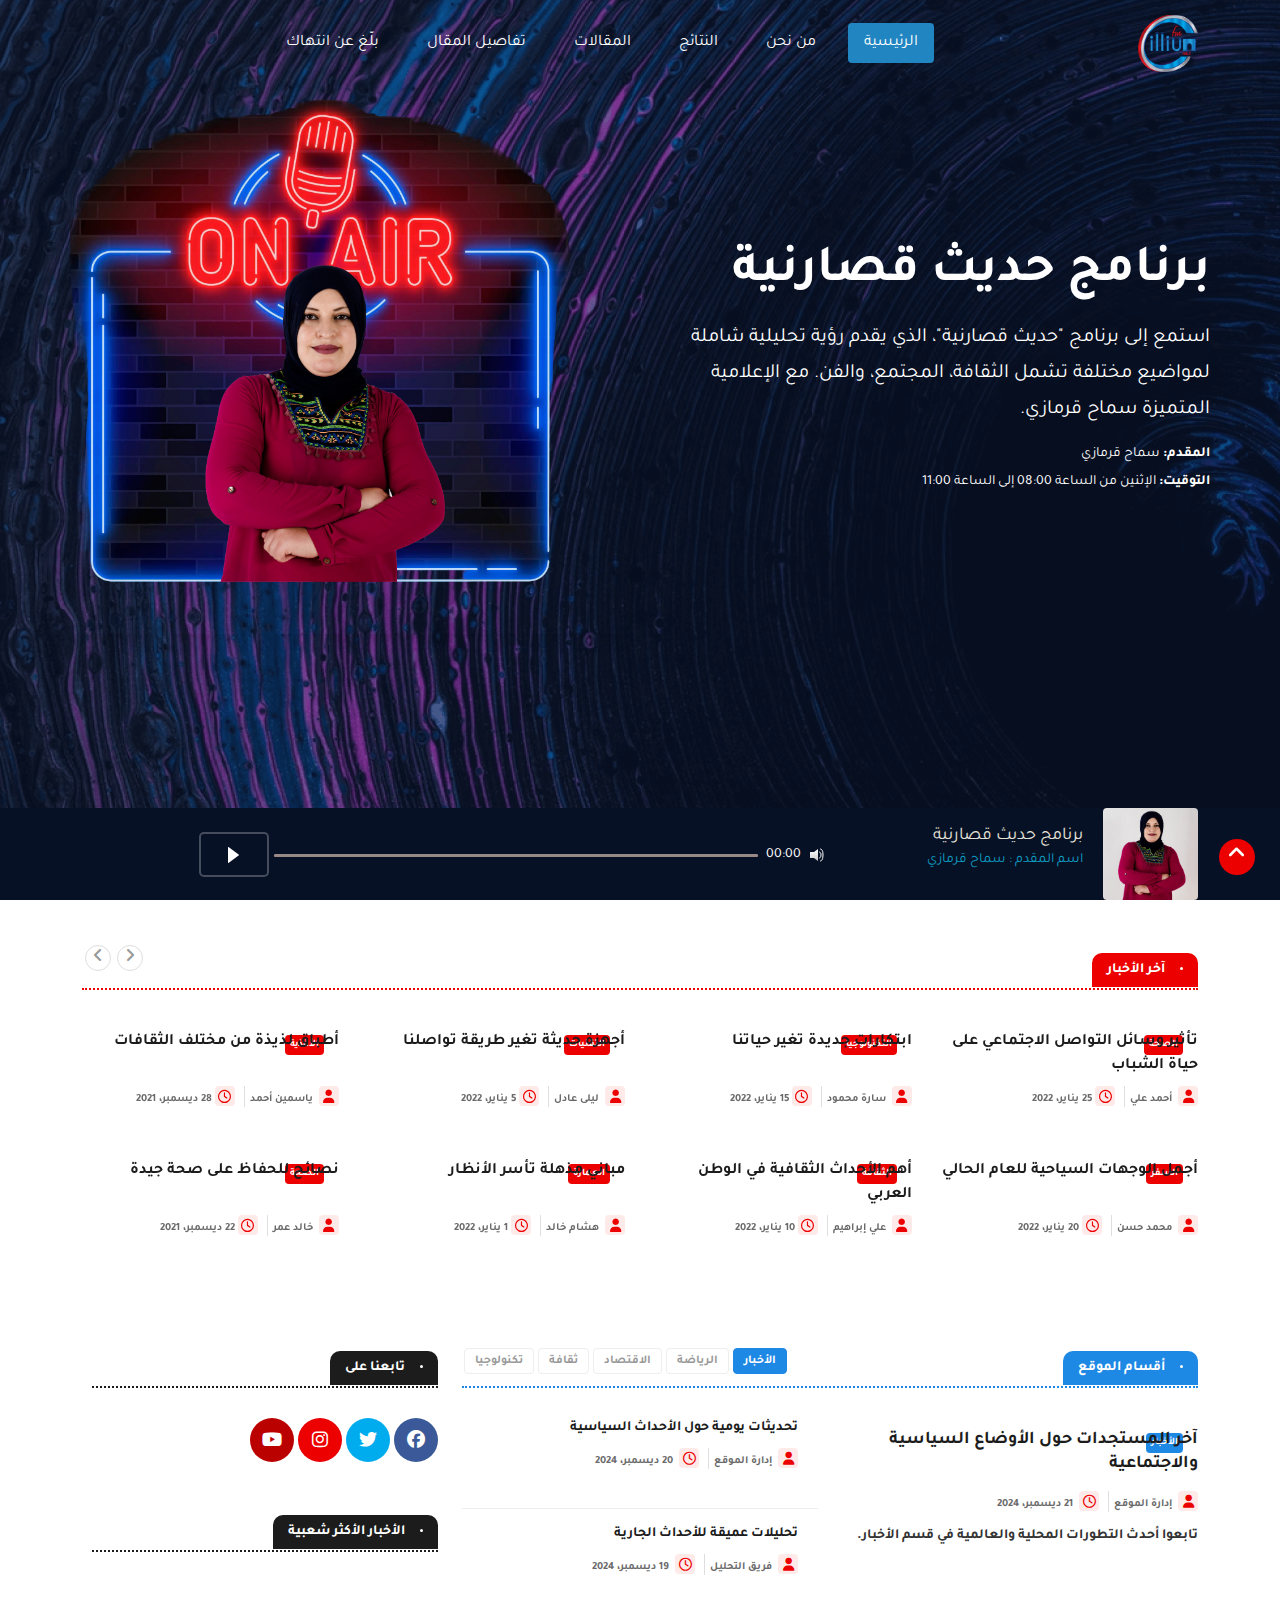
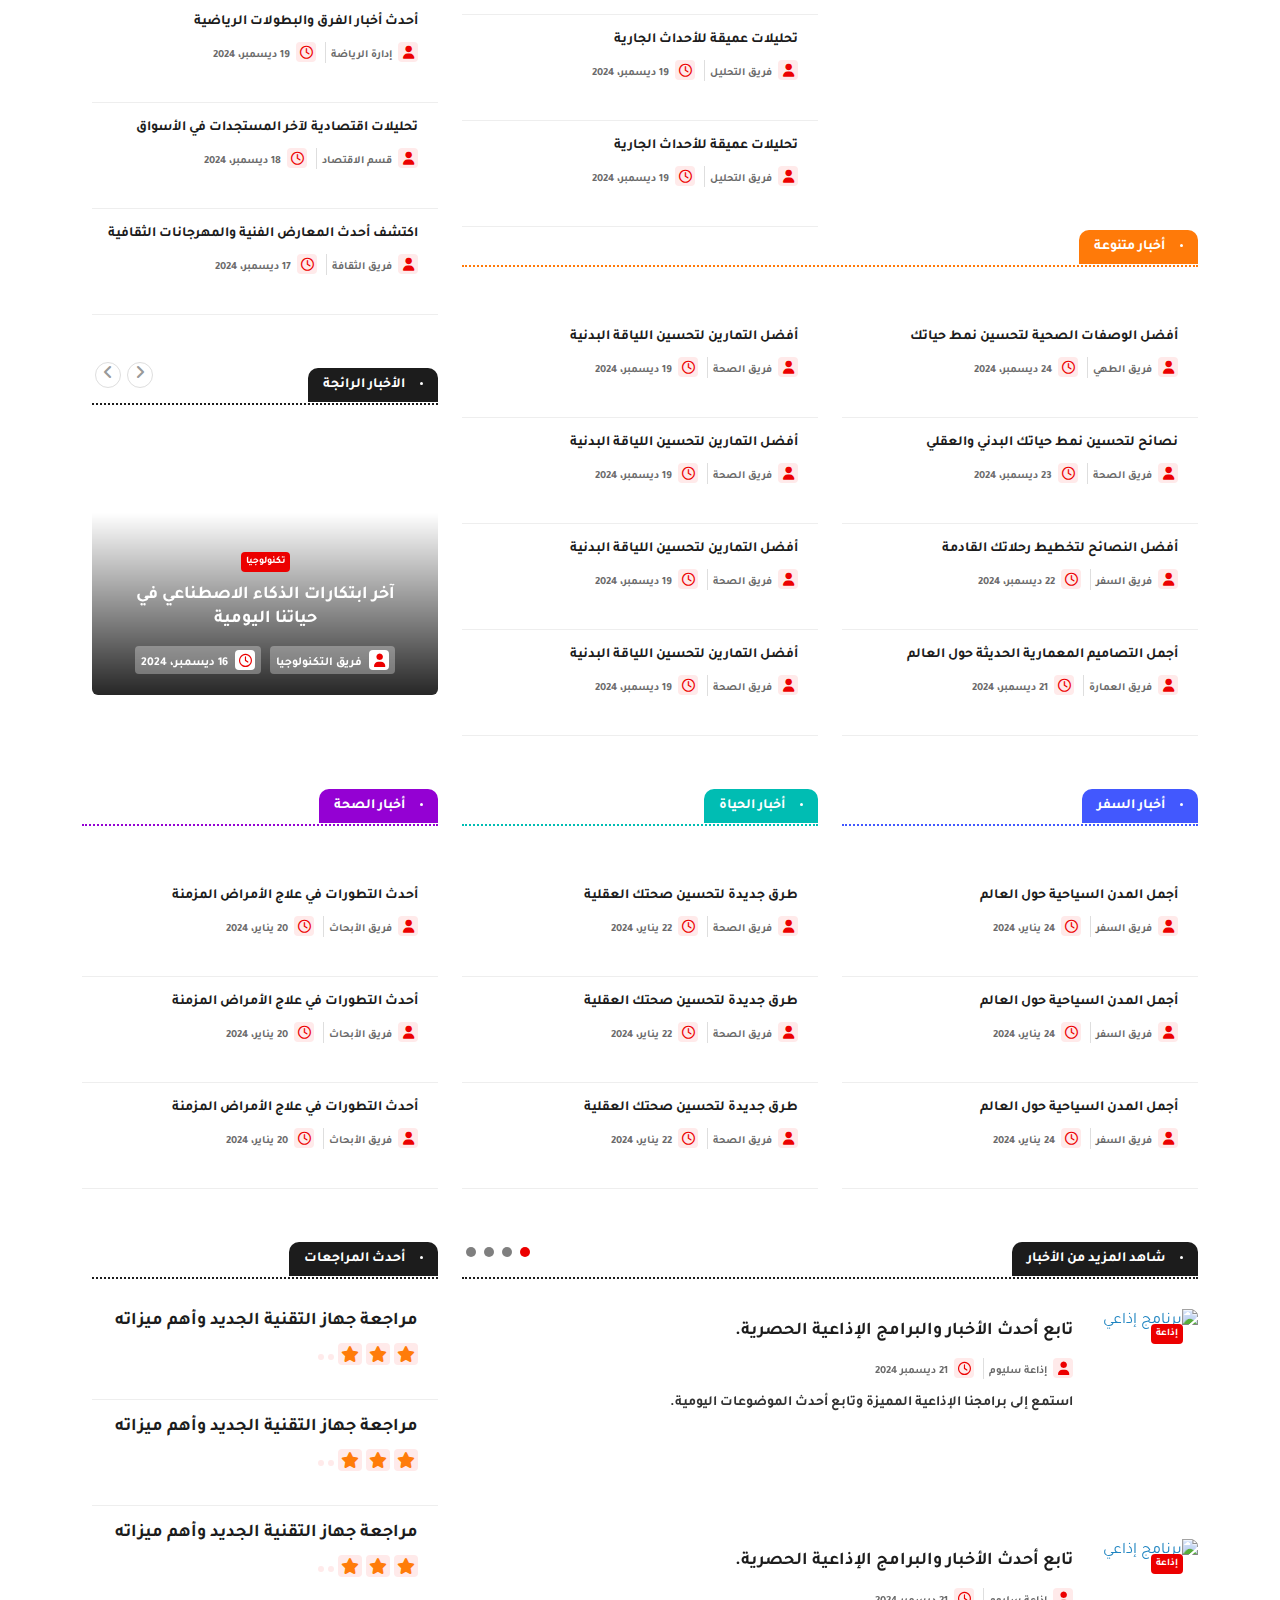
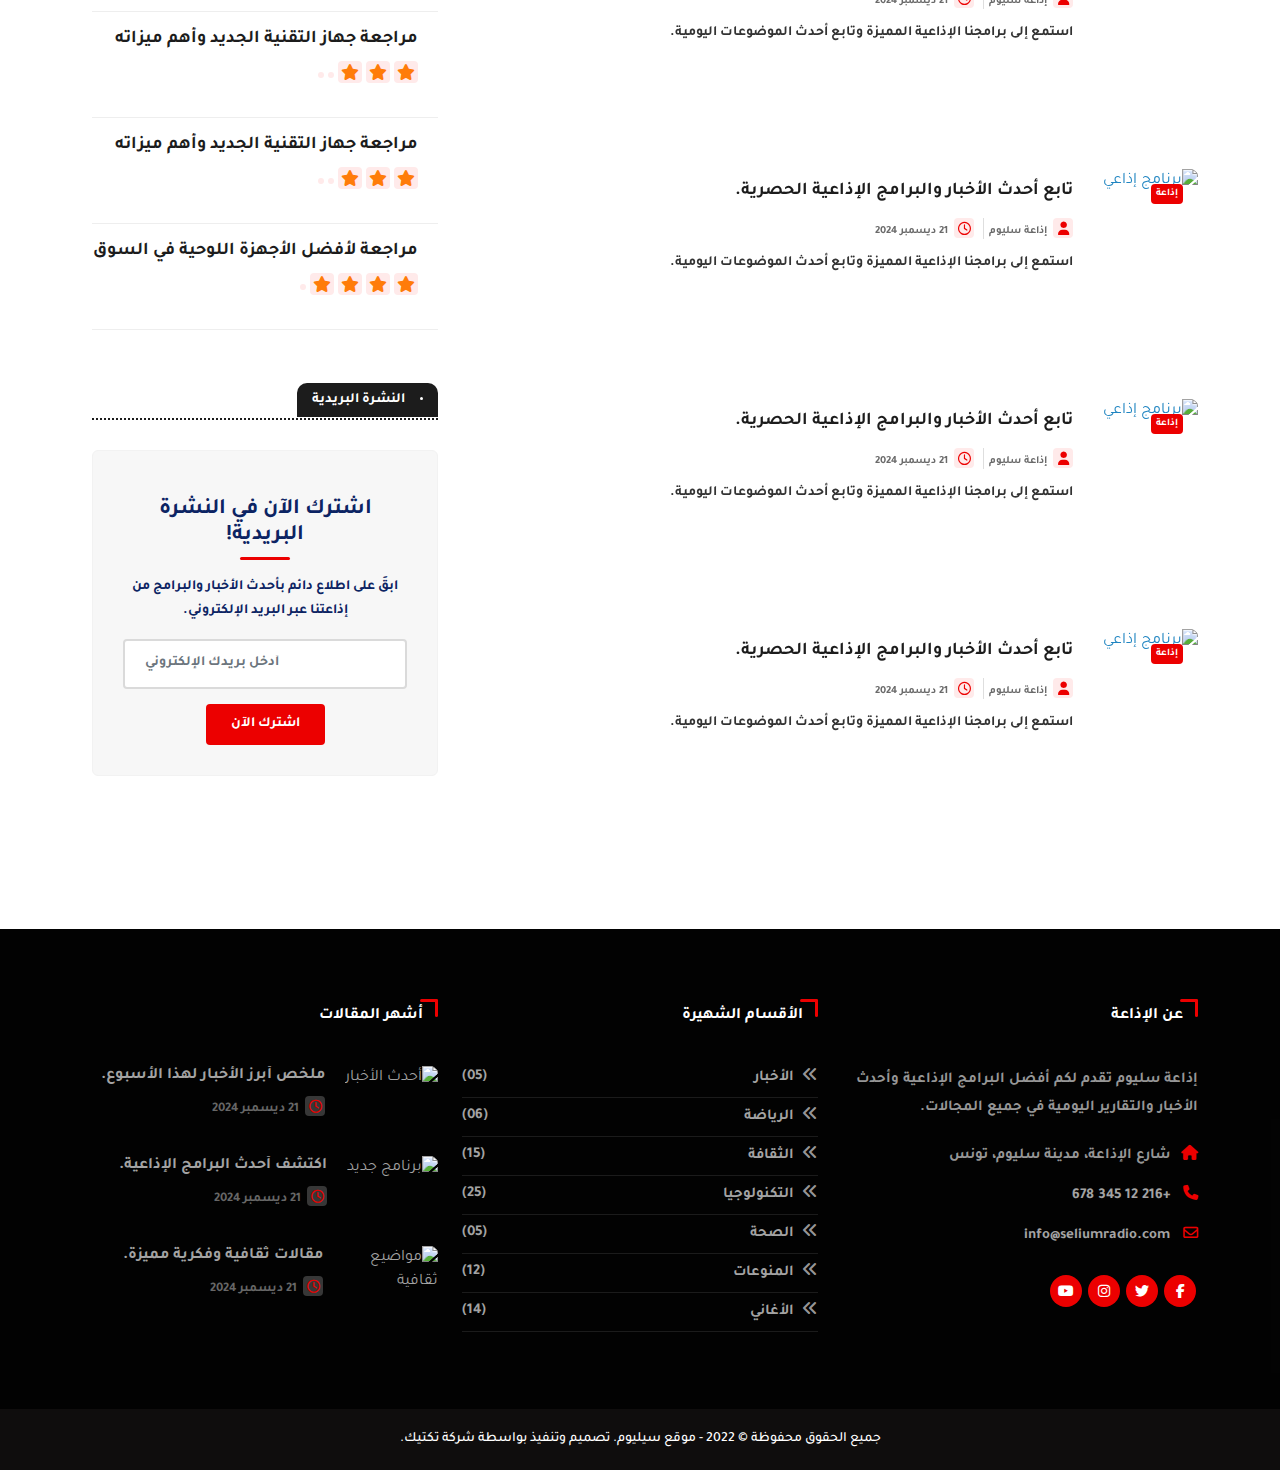
==== commit 2bbfb35a: "Signed-off-by: Eslam abselnasser <96479431+imsemoo@users.noreply.github.com>" ====
--- a/index.html
+++ b/index.html
@@ -363,7 +363,32 @@
                             </div>
                           </div>
                         </li>
-
+                        <li class="clearfix">
+                          <div class="utf_post_block_style post-float clearfix">
+                            <div class="utf_post_thumb"> <a href="#"> <img class="img-fluid"
+                                  src="https://dummyimage.com/600x400/dddddd/000000/" alt=""> </a> </div>
+                            <div class="utf_post_content">
+                              <h2 class="utf_post_title title-small"> <a href="#">تحليلات عميقة للأحداث الجارية</a>
+                              </h2>
+                              <div class="utf_post_meta"> <span class="utf_post_author"><i class="fa fa-user"></i> <a
+                                    href="#">فريق التحليل</a></span> <span class="utf_post_date"><i
+                                    class="fa-regular fa-clock"></i> 19 ديسمبر، 2024</span> </div>
+                            </div>
+                          </div>
+                        </li>
+                        <li class="clearfix">
+                          <div class="utf_post_block_style post-float clearfix">
+                            <div class="utf_post_thumb"> <a href="#"> <img class="img-fluid"
+                                  src="https://dummyimage.com/600x400/dddddd/000000/" alt=""> </a> </div>
+                            <div class="utf_post_content">
+                              <h2 class="utf_post_title title-small"> <a href="#">تحليلات عميقة للأحداث الجارية</a>
+                              </h2>
+                              <div class="utf_post_meta"> <span class="utf_post_author"><i class="fa fa-user"></i> <a
+                                    href="#">فريق التحليل</a></span> <span class="utf_post_date"><i
+                                    class="fa-regular fa-clock"></i> 19 ديسمبر، 2024</span> </div>
+                            </div>
+                          </div>
+                        </li>
                         <li class="clearfix">
                           <div class="utf_post_block_style post-float clearfix">
                             <div class="utf_post_thumb"> <a href="#"> <img class="img-fluid"
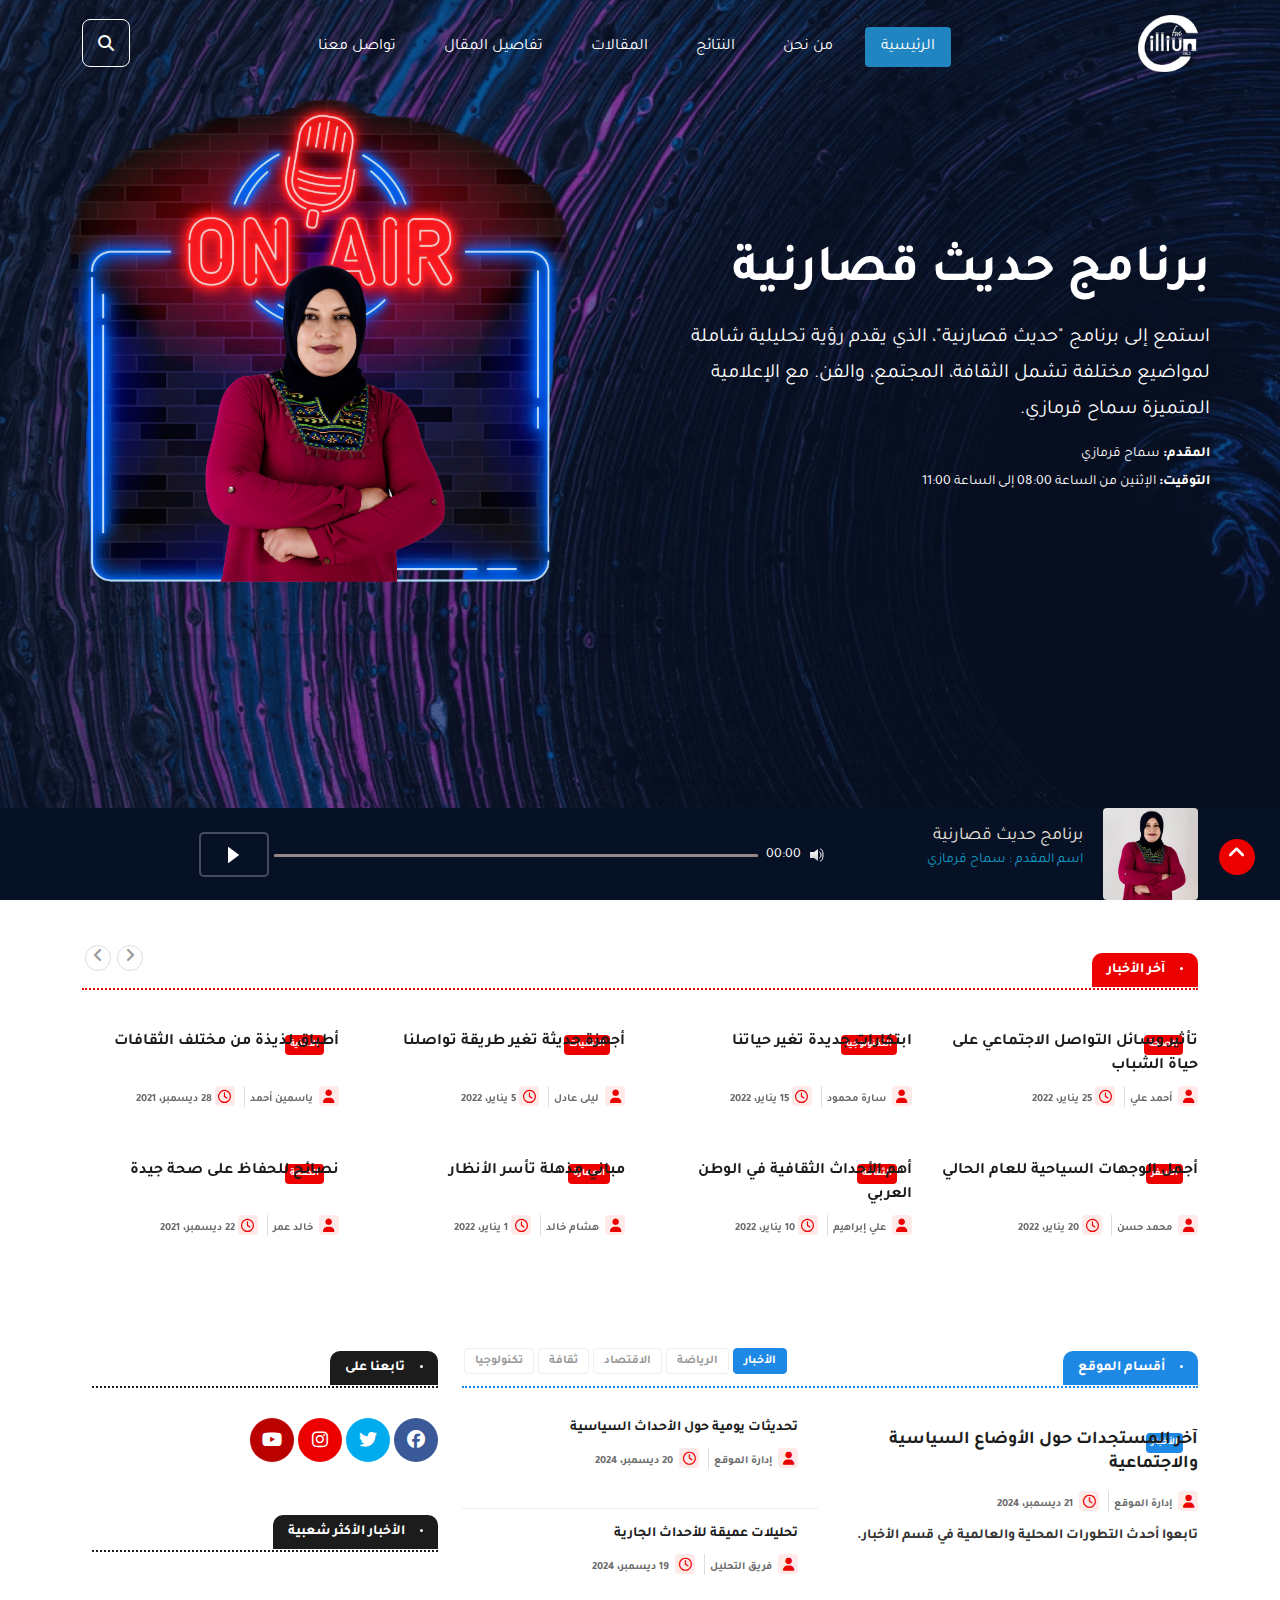
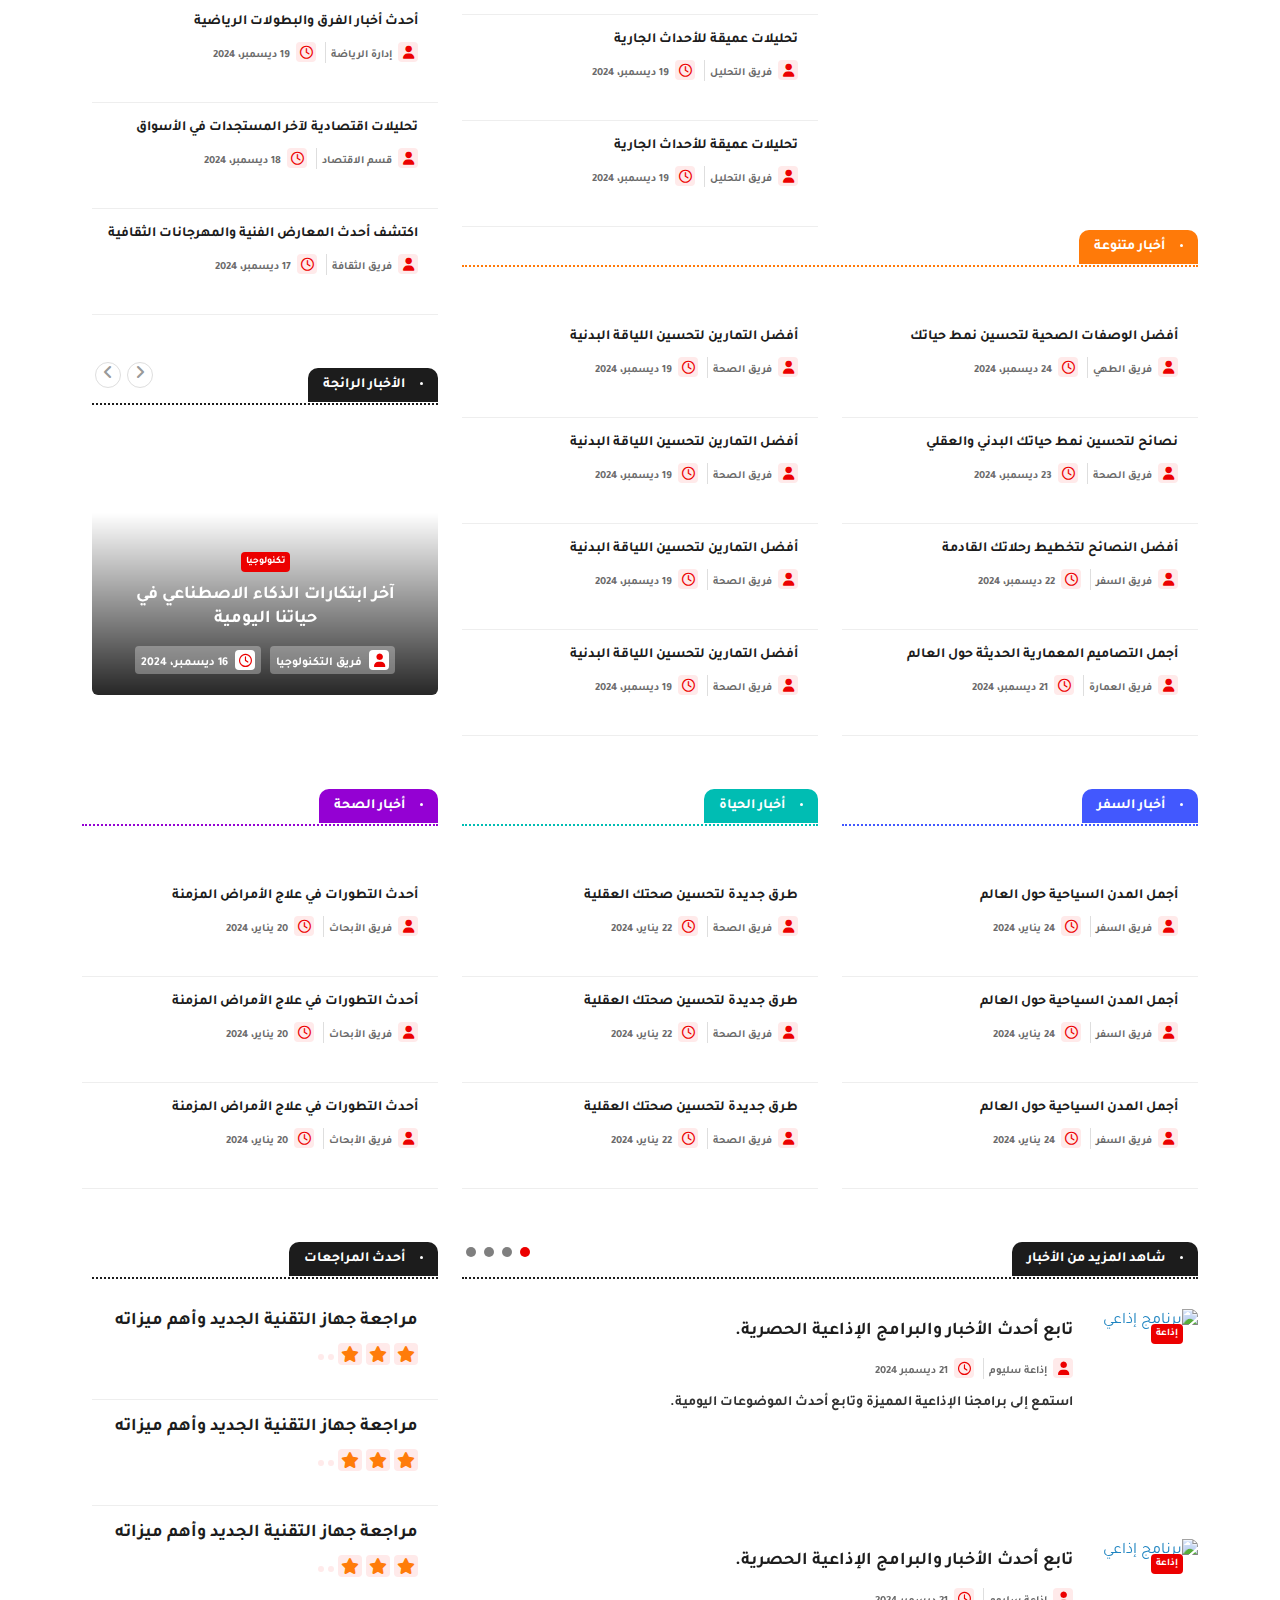
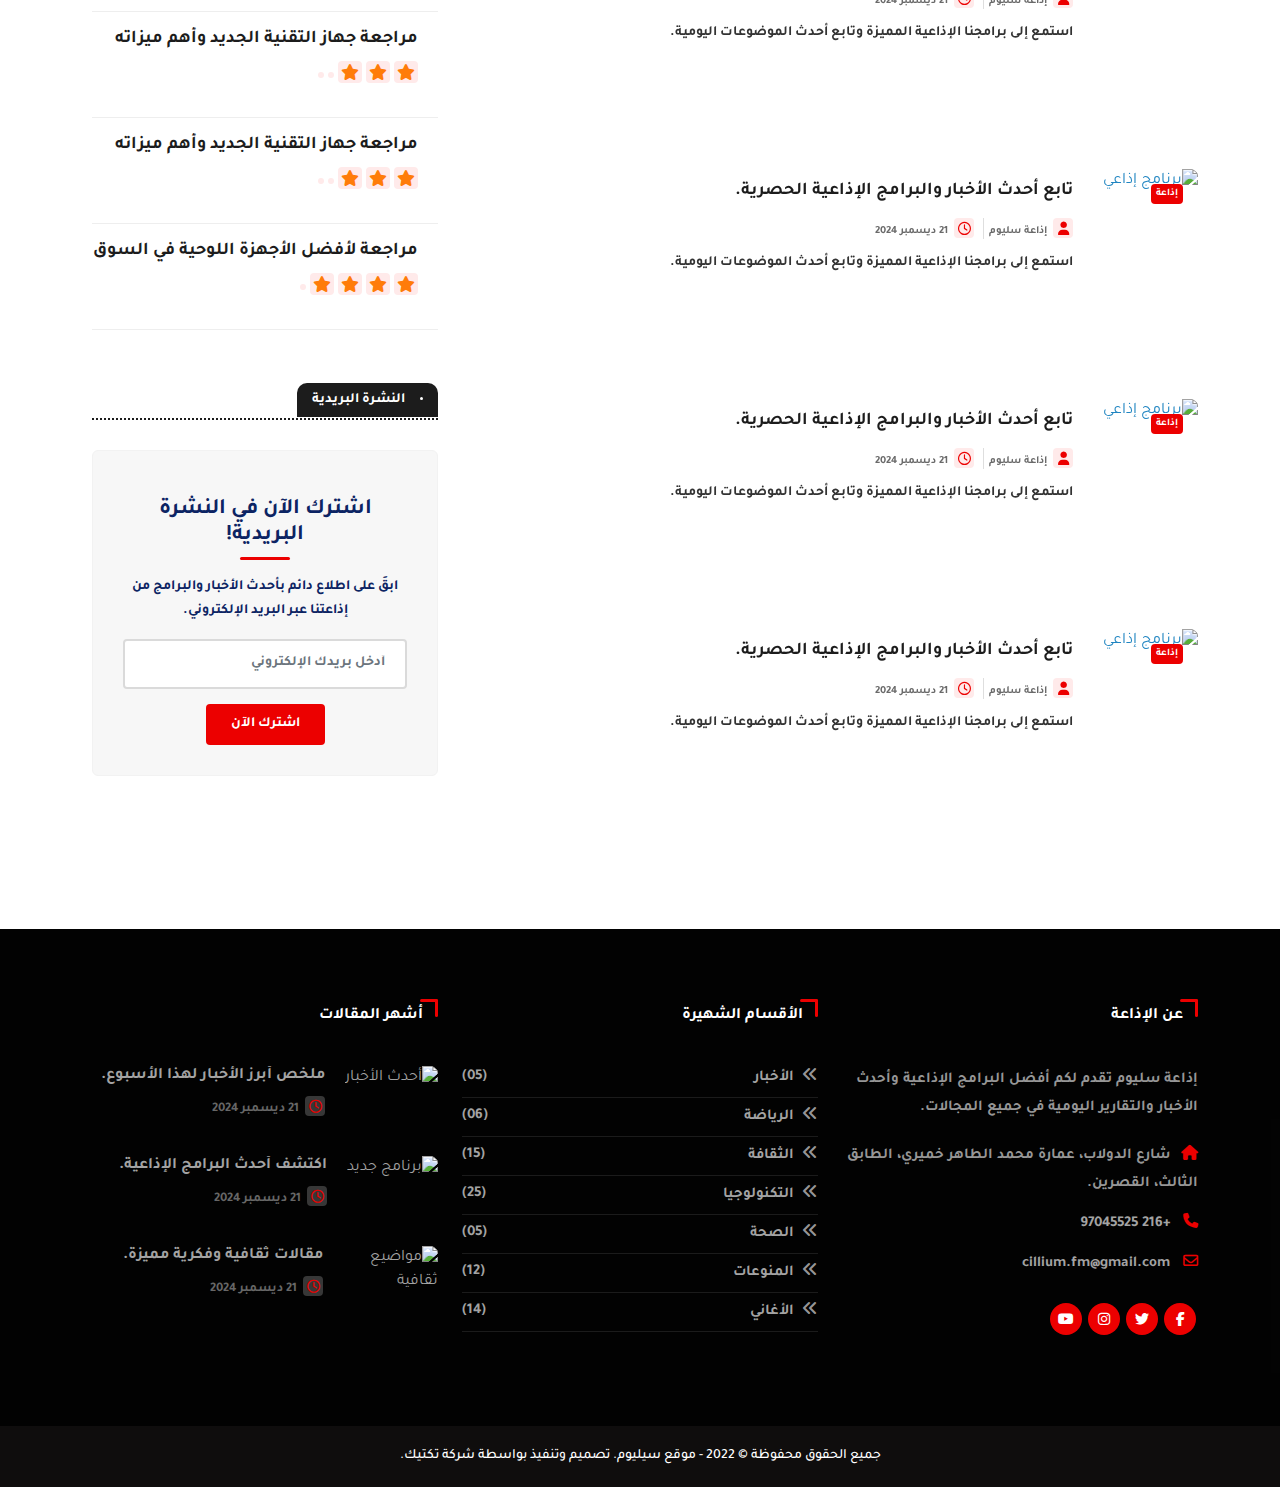
==== commit f440f0d5: "Signed-off-by: Eslam abselnasser <96479431+imsemoo@users.noreply.github.com>" ====
--- a/index.html
+++ b/index.html
@@ -79,7 +79,7 @@
       <div class="collapse navbar-collapse" id="navbarNav">
         <ul class="navbar-nav m-auto mb-2 mb-lg-0">
           <li class="nav-item">
-            <a class="nav-link active" aria-current="page" href="#">الرئيسية</a>
+            <a class="nav-link active" aria-current="page" href="index.html">الرئيسية</a>
           </li>
           <li class="nav-item">
             <a class="nav-link" href="about.html">من نحن</a>
@@ -91,18 +91,16 @@
             <a class="nav-link" href="posts.html">المقالات</a>
           </li>
           <li class="nav-item">
-            <a class="nav-link" href="single-news.html">تفاصيل المقال</a>
+            <a class="nav-link" href="article-details.html">تفاصيل المقال</a>
           </li>
           <li class="nav-item">
-            <a class="nav-link" href="report.html">بلّغ عن انتهاك</a>
+            <a class="nav-link" href="contact-us.html">تواصل معنا</a>
           </li>
         </ul>
 
-        <!-- Search Form -->
-        <!-- <form class="d-flex align-items-center search-form">
-          <input class="form-control search-input" type="search" placeholder="بحث" aria-label="Search">
-          <button class="btn search-button" type="submit">بحث</button>
-        </form> -->
+        <a href="#" class="d-flex align-items-center search-icon">
+          <i class="fa-solid fa-magnifying-glass text-light"></i>
+        </a> 
       </div>
     </div>
   </nav>
@@ -1464,9 +1462,9 @@
                     <h3 class="widget-title">عن الإذاعة</h3>
                     <ul>
                         <li>إذاعة سليوم تقدم لكم أفضل البرامج الإذاعية وأحدث الأخبار والتقارير اليومية في جميع المجالات.</li>
-                        <li><i class="fa fa-home"></i> شارع الإذاعة، مدينة سليوم، تونس</li>
-                        <li><i class="fa fa-phone"></i> <a href="tel:+21612345678">+216 12 345 678</a></li>
-                        <li><i class="fa-regular fa-envelope"></i> <a href="mailto:info@seliumradio.com">info@seliumradio.com</a></li>
+                        <li><i class="fa fa-home"></i> شارع الدولاب، عمارة محمد الطاهر خميري، الطابق الثالث، القصرين.</li>
+                        <li><i class="fa fa-phone"></i> <a href="tel:+216 97045525">+216 97045525</a></li>
+                        <li><i class="fa-regular fa-envelope"></i> <a href="mailto:cillium.fm@gmail.com">cillium.fm@gmail.com</a></li>
                     </ul>
                     <ul class="unstyled utf_footer_social">
                       <li><a title="Facebook" href="#"><i class="fab fa-facebook-f"></i></a></li>
@@ -1549,7 +1547,7 @@
   </div>
 </div>
 
-  
+
 
   <script src="js/jquery-3.7.1.min.js" type="text/javascript"></script>
   <script src="js/owl.carousel.min.js" type="text/javascript"></script>
--- a/css/theme.css
+++ b/css/theme.css
@@ -4,7 +4,7 @@
    Author: Your Name
    ============================== */
 
-   
+
 
 
 
@@ -15,38 +15,53 @@
 	background: #fff;
 	color: #333;
 }
-body, p {
+
+body,
+p {
 	line-height: 24px;
 	font-size: 14px;
 	text-rendering: optimizeLegibility;
 }
-h1, h2, h3, h4, h5, h6 {
+
+h1,
+h2,
+h3,
+h4,
+h5,
+h6 {
 	color: #1c1c1c;
 	font-weight: 700;
 }
+
 h1 {
 	font-size: 36px;
 	line-height: 48px;
 }
+
 h2 {
 	font-size: 28px;
 	line-height: 36px;
 }
+
 h3 {
 	font-size: 24px;
 	margin-bottom: 20px;
 }
+
 h4 {
 	font-size: 18px;
 	line-height: 28px;
 }
+
 h5 {
 	font-size: 14px;
 	line-height: 24px;
 }
+
 .alert .icon {
 	margin-right: 15px;
 }
+
 /* Global styles
 ================================================== */
 
@@ -56,18 +71,23 @@
 	height: 100%;
 	position: relative;
 }
+
 body {
 	border: 0;
 	margin: 0;
 	padding: 0;
 }
+
 .body-inner {
 	position: relative;
 	overflow: hidden;
 }
-a:link, a:visited {
+
+a:link,
+a:visited {
 	text-decoration: none;
 }
+
 a {
 	color: #ec0000;
 	-webkit-transition: all 0.3s ease-in-out;
@@ -76,6 +96,7 @@
 	-ms-transition: all 0.3s ease-in-out;
 	transition: all 0.3s ease-in-out;
 }
+
 a:hover {
 	text-decoration: none;
 	color: #000;
@@ -85,11 +106,13 @@
 	-ms-transition: all 0.4s ease-in-out;
 	transition: all 0.4s ease-in-out;
 }
+
 a.read-more {
 	color: #ec0000;
 	font-weight: 700;
 	text-transform: uppercase;
 }
+
 a.read-more:hover {
 	color: #222;
 	-webkit-transition: all 0.4s ease-in-out;
@@ -98,127 +121,167 @@
 	-ms-transition: all 0.4s ease-in-out;
 	transition: all 0.4s ease-in-out;
 }
-section, .section-padding {
+
+section,
+.section-padding {
 	padding: 50px 0;
 	position: relative;
 }
-.about-block-area{
-	padding:50px 0;
-}
-.about-block-area .utf_post_content-area{
-	margin-top:0;
-}
-.utf_banner_area{
-	padding:50px 0;
-}
-.owl-stage-outer .item ul.utf_list_post .utf_post_block_style{
-	margin-bottom:30px;
-}
+
+.about-block-area {
+	padding: 50px 0;
+}
+
+.about-block-area .utf_post_content-area {
+	margin-top: 0;
+}
+
+.utf_banner_area {
+	padding: 50px 0;
+}
+
+.owl-stage-outer .item ul.utf_list_post .utf_post_block_style {
+	margin-bottom: 30px;
+}
+
 .no-padding {
 	padding: 0;
 }
+
 .p-top-0 {
 	padding-top: 0;
 }
+
 .p-bottom-0 {
 	padding-bottom: 0;
 }
+
 .m-top-0 {
 	margin-top: 0 !important;
 }
+
 .m-bottom-0 {
 	margin-bottom: 0;
 }
+
 .pb-top-0 {
-	padding-top:0px;
-}
+	padding-top: 0px;
+}
+
 .pb-bottom-10 {
-	padding-bottom:10px;
-}
+	padding-bottom: 10px;
+}
+
 .pb-bottom-20 {
-	padding-bottom:20px;
-}
+	padding-bottom: 20px;
+}
+
 .pb-bottom-30 {
-	padding-bottom:30px;
-}
+	padding-bottom: 30px;
+}
+
 .pb-bottom-40 {
-	padding-bottom:40px;
-}
+	padding-bottom: 40px;
+}
+
 .pb-bottom-50 {
-	padding-bottom:50px;
-}
+	padding-bottom: 50px;
+}
+
 .pb-bottom-60 {
-	padding-bottom:60px;
-}
+	padding-bottom: 60px;
+}
+
 .media>.pull-left {
 	margin-right: 20px;
 }
+
 img.banner {
 	display: inline-block;
 }
+
 .gap-60 {
 	clear: both;
 	height: 60px;
 }
+
 .gap-50 {
 	clear: both;
 	height: 50px;
 }
+
 .gap-30 {
 	clear: both;
 	height: 40px;
 }
+
 .gap-30 {
 	clear: both;
 	height: 30px;
 }
+
 .gap-20 {
 	clear: both;
 	height: 20px;
 }
+
 .mrb-30 {
 	margin-bottom: 30px;
 }
+
 .mrb-40 {
 	margin-bottom: 40px;
 }
+
 .mrb-80 {
 	margin-bottom: -80px;
 }
+
 .mrt-0 {
 	margin-top: 0 !important;
 }
+
 .pab {
 	padding-bottom: 0;
 }
+
 a:focus {
 	outline: 0;
 }
+
 img.pull-left {
 	margin-right: 20px;
 	margin-bottom: 20px;
 }
+
 img.pull-right {
 	margin-left: 20px;
 	margin-bottom: 20px;
 }
-ol, ul {
+
+ol,
+ul {
 	margin-bottom: 20px;
 }
+
 .unstyled {
 	list-style: none;
 	margin: 0;
 	padding: 0;
 }
+
 .ts-padding {
 	padding: 60px;
 }
+
 .solid-bg {
 	background: #f9f9f9;
 }
+
 .solid-row {
 	background: #f0f0f0;
 }
+
 .dropcap {
 	font-size: 44px;
 	line-height: 50px;
@@ -228,6 +291,7 @@
 	position: relative;
 	text-transform: uppercase;
 }
+
 .vc_video-bg-container.video-bg:before {
 	content: " ";
 	position: absolute;
@@ -239,10 +303,12 @@
 	left: 0;
 	background: rgba(0, 0, 0, .8);
 }
+
 .vc_video-bg-container.video-bg .thw-title-shortcode {
 	position: relative;
 	z-index: 2;
 }
+
 .embed-responsive {
 	padding-bottom: 56.25%;
 	position: relative;
@@ -250,6 +316,7 @@
 	height: 0;
 	overflow: hidden;
 }
+
 .embed-responsive iframe {
 	position: absolute;
 	top: 0;
@@ -258,6 +325,7 @@
 	height: 100%;
 	border: 0;
 }
+
 .form-control {
 	box-shadow: none;
 	border: 2px solid #dadada;
@@ -266,64 +334,74 @@
 	background: none;
 	color: #959595;
 	font-size: 14px;
-	font-weight:600;
+	font-weight: 600;
 	border-radius: 4px;
-}
-textarea.form-control{
-	height:150px;
-	padding-top:15px;
-}
+	direction: rtl;
+}
+
+textarea.form-control {
+	height: 150px;
+	padding-top: 15px;
+	margin-bottom: 20px;
+}
+
 .form-control:focus {
 	box-shadow: none;
 	border: 2px solid #ec0000;
 }
+
 hr {
 	background-color: #e7e7e7;
 	border: 0;
 	height: 1px;
 	margin: 40px 0;
 }
+
 blockquote {
 	position: relative;
 	background: #f7f7f7;
-	padding:40px 50px;
-	border:1px solid #f2f2f2;
+	padding: 40px 50px;
+	border: 1px solid #f2f2f2;
 	margin: 50px 0 40px;
 	font-size: 18px;
 	line-height: 30px;
-	border-radius:6px;
-	font-family: Arimo, sans-serif;
+	border-radius: 6px;
 	font-weight: 400;
-	text-align: left;
-	font-style:italic;
-}
+	text-align: start;
+	font-style: italic;
+}
+
 blockquote:before {
+	position: absolute;
+	content: '\f10e';
+
+	font-family: FontAwesome;
+	font-size: 36px;
+	padding: 9px 15px;
+	top: 0px;
+	right: 0;
+	margin-left: 0px;
+	color: rgba(0, 0, 0, 0.2);
+}
+
+blockquote:after {
 	position: absolute;
 	content: '\f10d';
 	font-family: FontAwesome;
 	font-size: 36px;
 	padding: 9px 15px;
-	top:0px;
-	left:0;
-	margin-left:0px;
-	color:rgba(0, 0, 0, 0.2);
-}
-blockquote:after {
-	position: absolute;
-	content: '\f10e';
-	font-family: FontAwesome;
-	font-size: 36px;
-	padding: 9px 15px;
-	bottom:0px;
-	right:0;
-	margin-right:0px;
-	color:rgba(0, 0, 0, 0.2);
-}
+	bottom: 0px;
+	left: 0;
+	margin-right: 0px;
+	color: rgba(0, 0, 0, 0.2);
+}
+
 cite {
 	display: block;
 	font-size: 14px;
 	margin-top: 10px;
 }
+
 blockquote.pull-left {
 	padding-left: 15px;
 	padding-right: 0;
@@ -331,11 +409,13 @@
 	border-left: 5px solid #eee;
 	border-right: 0;
 }
-.btn-primary, .btn-dark {
+
+.btn-primary,
+.btn-dark {
 	border: 0;
 	border-radius: 4px;
 	padding: 10px 25px 10px;
-	font-size:14px;
+	font-size: 14px;
 	font-weight: 700;
 	text-transform: uppercase;
 	color: #fff;
@@ -344,45 +424,59 @@
 	-o-transition: 350ms;
 	transition: 350ms;
 }
+
 .btn-white.btn-primary {
 	background: #fff;
 	color: #ec0000;
 }
+
 .btn-primary {
 	background: #ec0000;
 }
+
 .btn-dark {
 	background: #242427;
 }
-.btn-primary:hover, .btn-dark:hover, .btn-white.btn-primary:hover {
+
+.btn-primary:hover,
+.btn-dark:hover,
+.btn-white.btn-primary:hover {
 	background: #272d33;
 	color: #fff;
 }
+
 .general-btn {
 	clear: both;
 	margin-top: 50px;
 }
-.list-round, .list-arrow, .list-check {
+
+.list-round,
+.list-arrow,
+.list-check {
 	list-style: none;
 	margin: 0;
 	padding: 0;
 }
+
 .list-round li {
 	font-size: 16px;
 	line-height: 32px;
 	font-weight: 600;
 	color: #6c6c6c;
 }
+
 .list-round li:before {
 	font-family: FontAwesome;
-	content: "\f138";
-	margin-right: 10px;
+	content: "\f137";
+	margin-left: 10px;
 	color: #ec0000;
-	font-size: 14px;
-}
+	font-size: 16px;
+}
+
 .list-arrow {
 	padding: 0;
 }
+
 ul.list-arrow li:before {
 	font-family: FontAwesome;
 	content: "\f105";
@@ -390,6 +484,7 @@
 	color: #ec0000;
 	font-size: 16px;
 }
+
 ul.list-check li:before {
 	font-family: FontAwesome;
 	content: "\f00c";
@@ -397,89 +492,109 @@
 	color: #ec0000;
 	font-size: 14px;
 }
+
 .mr_bottom-20 {
 	margin-bottom: 20px;
 }
-.nav-tabs>li>a.active, .nav-tabs>li>a.active:focus, .nav-tabs>li>a.active:hover, .nav-tabs>li>a:hover, .nav-tabs>li>a {
+
+.nav-tabs>li>a.active,
+.nav-tabs>li>a.active:focus,
+.nav-tabs>li>a.active:hover,
+.nav-tabs>li>a:hover,
+.nav-tabs>li>a {
 	border: 0;
 	background: none;
 }
-.nav>li>a:focus, .nav>li>a:hover {
+
+.nav>li>a:focus,
+.nav>li>a:hover {
 	background: none;
 }
+
 a[href^=tel] {
 	color: inherit;
 	text-decoration: none;
 }
+
 @media (min-width: 992px) {
-.utf_sticky.sticky {
-	background:#ffffff;
-	-webkit-box-shadow: 0px 2px 2px 0px rgba(0, 0, 0, 0.08);
-	box-shadow: 0px 2px 2px 0px rgba(0, 0, 0, 0.08);
-	position: fixed;
-	top: 0;
-	z-index: 9;
-	width: 100%;
-	left: 0;
+	.utf_sticky.sticky {
+		background: #ffffff;
+		-webkit-box-shadow: 0px 2px 2px 0px rgba(0, 0, 0, 0.08);
+		box-shadow: 0px 2px 2px 0px rgba(0, 0, 0, 0.08);
+		position: fixed;
+		top: 0;
+		z-index: 9;
+		width: 100%;
+		left: 0;
+		right: 0;
+		margin: auto;
+	}
+
+	.utf_sticky.sticky.fade_down_effect {
+		-webkit-animation-name: fadeInDown;
+		animation-name: fadeInDown;
+		-webkit-animation-duration: 1s;
+		animation-duration: 1s;
+		-webkit-animation-fill-mode: both;
+		animation-fill-mode: both;
+		-webkit-animation-delay: .1s;
+		animation-delay: .1s;
+	}
+}
+
+.contact_area h3 {
+	position: relative;
+	margin-bottom: 40px;
+}
+
+.contact_area h3:before {
+	background: #ec0000;
+	border: 0 none;
+	content: "";
+	height: 3px;
 	right: 0;
-	margin: auto;
-}
-.utf_sticky.sticky.fade_down_effect {
-	-webkit-animation-name: fadeInDown;
-	animation-name: fadeInDown;
-	-webkit-animation-duration: 1s;
-	animation-duration: 1s;
-	-webkit-animation-fill-mode: both;
-	animation-fill-mode: both;
-	-webkit-animation-delay: .1s;
-	animation-delay: .1s;
-}
-}
-.contact_area h3{
-	position:relative;
-	margin-bottom:40px;
-}
-.contact_area h3:before {
-    background:#ec0000;
-    border: 0 none;
-    content: "";
-    height: 3px;
-    left: 0;
-	border-radius:30px;
-    margin: 8px 0 10px;
-    position: absolute;
-    bottom: -20px;
-    width: 40px;
+	border-radius: 30px;
+	margin: 8px 0 10px;
+	position: absolute;
+	bottom: -20px;
+	width: 40px;
 }
 
 /* Common styles
 ================================================== */
 @media (min-width: 992px) {
-.pad-0 {
-	padding-left: 0;
-	padding-right: 0;
-	padding-top: 0;
-	padding-bottom: 0;
-}
-.pad-r {
-	padding-right: 2px;
-}
-.pad-l {
-	padding-left: 2px;
-}
-.pad-r-small {
-	padding-right: 1.5px;
-}
-.pad-l-small {
-	padding-left: 1.5px;
-}
-.pad-l-0 {
-	padding-left: 0;
-}
-.pad-r-0 {
-	padding-right: 0;
-}
-}
+	.pad-0 {
+		padding-left: 0;
+		padding-right: 0;
+		padding-top: 0;
+		padding-bottom: 0;
+	}
+
+	.pad-r {
+		padding-right: 2px;
+	}
+
+	.pad-l {
+		padding-left: 2px;
+	}
+
+	.pad-r-small {
+		padding-right: 1.5px;
+	}
+
+	.pad-l-small {
+		padding-left: 1.5px;
+	}
+
+	.pad-l-0 {
+		padding-left: 0;
+	}
+
+	.pad-r-0 {
+		padding-right: 0;
+	}
+}
+
 .utf_block_title {
 	font-size: 14px;
 	line-height: 100%;
@@ -487,37 +602,43 @@
 	margin: 0 0 30px;
 	border-bottom: 2px dotted #1c1c1c;
 }
+
 .utf_block_title>span {
 	background: #1c1c1c;
 	color: #fff;
 	height: 30px;
 	line-height: 38px;
 	padding: 10px 15px;
-	top:1px;
-	border-radius:10px 10px 0 0px;
-	position: relative;
-	display:inline list-item;
-}
+	top: 1px;
+	border-radius: 10px 10px 0 0px;
+	position: relative;
+	display: inline list-item;
+}
+
 .utf_post_title {
 	font-size: 18px;
 	line-height: 24px;
 	margin: 10px 0 15px 0;
 }
+
 .utf_post_title a {
 	color: #1c1c1c;
 }
+
 .utf_post_title.title-extra-large {
 	font-size: 26px;
 	line-height: 32px;
 	margin-top: 10px;
 	margin-bottom: 15px;
 }
+
 .utf_post_title.title-large {
-	font-size: 20px;
+	font-size: 18px;
 	line-height: 26px;
 	margin-top: 10px;
 	margin-bottom: 15px;
 }
+
 .utf_post_title.title-medium {
 	font-size: 16px;
 	line-height: 24px;
@@ -525,12 +646,14 @@
 	margin-bottom: 8px;
 	min-height: 48px;
 }
+
 .utf_post_title.title-small {
 	font-size: 14px;
 	line-height: 20px;
 	margin-top: 10px;
 	margin-bottom: 5px;
 }
+
 a.utf_post_cat {
 	position: relative;
 	font-size: 10px;
@@ -540,60 +663,73 @@
 	font-weight: 700;
 	color: #fff;
 	height: 20px;
-	border-radius:4px;
+	border-radius: 4px;
 	line-height: 20px;
 	display: inline-block;
 }
+
 .utf_post_cat a {
 	color: #fff;
 }
+
 .utf_post_meta .utf_post_author a {
 	font-size: 11px;
 	color: #6a6a6a;
 	font-weight: 600;
 }
-.utf_post_meta .utf_post_author a:hover{
-	color:#ec0000
-}
+
+.utf_post_meta .utf_post_author a:hover {
+	color: #ec0000
+}
+
 .utf_post_meta span {
 	font-size: 11px;
 	color: #6a6a6a;
-	margin-top:0px;
+	margin-top: 0px;
 	margin-left: 5px;
 	padding-left: 5px;
-	font-weight:600;
+	font-weight: 600;
 	border-left: 1px solid #dedede;
 	line-height: 14px;
 	display: inline-block;
 }
-.utf_post_meta span:last-child{
-	margin-left:0;
+
+.utf_post_meta span:last-child {
+	margin-left: 0;
 	padding-left: 0;
-}
+	border-left: 0;
+
+}
+
 .utf_post_meta span.utf_post_date {
 	border-left: 0;
 }
-.single-post span.utf_post_date{
+
+.single-post span.utf_post_date {
 	border-left: 1px solid #dedede;
 }
+
 span.post-comment {
 	border-right: 0;
 	line-height: 24px;
 	margin-right: 0;
 	padding-right: 0;
 }
-span.post-comment a.comments-link:hover span{
-	color:#ec0000
-}
+
+span.post-comment a.comments-link:hover span {
+	color: #ec0000
+}
+
 span.post-comment span {
 	border-right: 0;
 	line-height: 100%;
 }
+
 .utf_post_meta span i {
 	margin-left: 3px;
 	font-size: 13px;
-	color:#ec0000;
-	background:#ffeaea;
+	color: #ec0000;
+	background: #ffeaea;
 	padding: 2px;
 	border-radius: 4px;
 	width: 20px;
@@ -601,14 +737,17 @@
 	line-height: 16px;
 	text-align: center;
 }
+
 .footer .utf_post_meta span i {
-	color:#ec0000;
-	background:#373737;
-}
+	color: #ec0000;
+	background: #373737;
+}
+
 .utf_post_overaly_style {
 	position: relative;
 	overflow: hidden;
 }
+
 .utf_post_overaly_style:before {
 	content: " ";
 	position: absolute;
@@ -618,7 +757,7 @@
 	z-index: 1;
 	bottom: 0;
 	left: 0;
-	border-radius:0 0 6px 6px;
+	border-radius: 0 0 6px 6px;
 	background: -moz-linear-gradient(bottom, rgba(0, 0, 0, 0) 20%, rgba(0, 0, 0, 0.85) 100%);
 	background: -webkit-gradient(linear, left bottom, left bottom, color-stop(60%, rgba(0, 0, 0, 0)), color-stop(100%, rgba(0, 0, 0, 0.85)));
 	background: -webkit-linear-gradient(bottom, rgba(0, 0, 0, 0) 20%, rgba(0, 0, 0, 0.85) 100%);
@@ -626,45 +765,53 @@
 	background: -ms-linear-gradient(bottom, rgba(0, 0, 0, 0) 20%, rgba(0, 0, 0, 0.85) 100%);
 	background: linear-gradient(to bottom, rgba(0, 0, 0, 0) 20%, rgba(0, 0, 0, 0.85) 100%);
 }
+
 .utf_post_overaly_style .utf_post_content {
 	position: absolute;
 	bottom: 0;
 	padding: 20px;
 }
+
 .utf_post_overaly_style .utf_post_title a {
 	color: #fff;
 }
+
 .utf_post_overaly_style .utf_post_date {
 	color: #fff;
 }
+
 .utf_post_thumb {
 	max-width: 100%;
 	position: relative;
 	overflow: hidden;
-	border-radius:6px;
-}
+	border-radius: 6px;
+}
+
 .utf_post_thumb img {
 	display: block;
 	width: 100%;
-	border-radius:6px;
+	border-radius: 6px;
 	-webkit-transition: all .3s ease-out;
 	-o-transition: all .3s ease-out;
 	transition: all .3s ease-out;
 }
-.utf_post_block_style:hover .utf_post_thumb img, .utf_post_overaly_style:hover .utf_post_thumb img {
+
+.utf_post_block_style:hover .utf_post_thumb img,
+.utf_post_overaly_style:hover .utf_post_thumb img {
 	-webkit-transform: scale(1.15);
 	-moz-transform: scale(1.15);
 	-ms-transform: scale(1.15);
 	-o-transform: scale(1.15);
 	transform: scale(1.15);
 	-webkit-transform: scale(1.2) rotate(5deg);
-    transform: scale(1.2) rotate(5deg);
-    -ms-filter: "progid: DXImageTransform.Microsoft.Alpha(Opacity=30)";
-    filter: alpha(opacity=30);
+	transform: scale(1.2) rotate(5deg);
+	-ms-filter: "progid: DXImageTransform.Microsoft.Alpha(Opacity=30)";
+	filter: alpha(opacity=30);
 	-webkit-transition: all .5s ease-out;
 	-o-transition: all .5s ease-out;
 	transition: all .5s ease-out;
 }
+
 .utf_post_block_style:hover .utf_post_thumb img {
 	-webkit-transform: scale(1.15);
 	-moz-transform: scale(1.15);
@@ -672,37 +819,41 @@
 	-o-transform: scale(1.15);
 	transform: scale(1.15);
 	-webkit-transform: scale(1.2) rotate(5deg);
-    transform: scale(1.2) rotate(5deg);
-    -ms-filter: "progid: DXImageTransform.Microsoft.Alpha(Opacity=30)";
-    filter: alpha(opacity=30);
+	transform: scale(1.2) rotate(5deg);
+	-ms-filter: "progid: DXImageTransform.Microsoft.Alpha(Opacity=30)";
+	filter: alpha(opacity=30);
 	-webkit-transition: all .5s ease-out;
 	-o-transition: all .5s ease-out;
 	transition: all .5s ease-out;
 }
+
 .utf_post_block_style:hover .utf_post_thumb:before {
-	content:"";
-	background:rgba(0, 0, 0, 0.5);
-	z-index:1;
-    position: absolute;
-    top: 0;
-    left: 0;
-    width: 100%;
-    height: 100%;
-    transition: 0.3s background ease-out;
+	content: "";
+	background: rgba(0, 0, 0, 0.5);
+	z-index: 1;
+	position: absolute;
+	top: 0;
+	left: 0;
+	width: 100%;
+	height: 100%;
+	transition: 0.3s background ease-out;
 	-webkit-transition: all .5s ease-out;
 	-o-transition: all .5s ease-out;
 	transition: all .5s ease-out;
 }
+
 .thumb-float-style .utf_post_cat {
 	position: absolute;
 	top: 20px;
 	left: 20px;
 	z-index: 1;
 }
+
 .utf_post_overaly_style.contentTop .utf_post_content {
 	top: auto;
 	bottom: 0;
 }
+
 .utf_post_overaly_style.contentTop:before {
 	top: 0;
 	left: 0;
@@ -713,18 +864,23 @@
 	background: -ms-linear-gradient(bottom, rgba(0, 0, 0, 0) 30%, rgba(0, 0, 0, 0.95) 100%);
 	background: linear-gradient(to bottom, rgba(0, 0, 0, 0) 30%, rgba(0, 0, 0, 0.95) 100%);
 }
+
 .utf_post_overaly_style.text-center .utf_post_content {
 	padding: 30px 30px 20px;
 }
+
 .utf_post_overaly_style.text-center {
 	margin-bottom: 30px;
 }
+
 .utf_post_overaly_style.text-center:last-child {
 	margin-bottom: 0;
 }
+
 .utf_post_overaly_style.text-center .utf_post_thumb img {
 	min-height: 260px;
 }
+
 .utf_post_overaly_style.text-center:before {
 	background: -moz-linear-gradient(bottom, rgba(0, 0, 0, 0) 30%, rgba(0, 0, 0, 0.85) 100%);
 	background: -webkit-gradient(linear, left bottom, left bottom, color-stop(60%, rgba(0, 0, 0, 0)), color-stop(100%, rgba(0, 0, 0, 0.85)));
@@ -732,21 +888,26 @@
 	background: -o-linear-gradient(bottom, rgba(0, 0, 0, 0) 30%, rgba(0, 0, 0, 0.85) 100%);
 	background: -ms-linear-gradient(bottom, rgba(0, 0, 0, 0) 30%, rgba(0, 0, 0, 0.85) 100%);
 	background: linear-gradient(to bottom, rgba(0, 0, 0, 0) 30%, rgba(0, 0, 0, 0.85) 100%);
-	border-radius:0 0 6px 6px;
-}
+	border-radius: 0 0 6px 6px;
+}
+
 .utf_post_block_style {
 	position: relative;
 	overflow: hidden;
 }
-.utf_post_float_half{
-	margin-bottom:30px;
-}
-.utf_post_float_half:last-child{
-	margin-bottom:0px;
-}
+
+.utf_post_float_half {
+	margin-bottom: 30px;
+}
+
+.utf_post_float_half:last-child {
+	margin-bottom: 0px;
+}
+
 .utf_post_block_style .utf_post_content {
 	padding: 0;
 }
+
 .utf_post_block_style .utf_post_title a:hover {
 	color: #ec0000;
 	-webkit-transition: all 0.4s ease-in-out;
@@ -755,21 +916,25 @@
 	-ms-transition: all 0.4s ease-in-out;
 	transition: all 0.4s ease-in-out;
 }
+
 .utf_post_block_style .utf_post_content p {
 	font-size: 14px;
 	color: #333;
-    font-weight: 600;
-}
+	font-weight: 600;
+}
+
 .utf_post_block_style .utf_post_cat {
 	position: absolute;
 	top: 15px;
 	right: 15px;
 	z-index: 1;
-	border-radius:4px;
-}
+	border-radius: 4px;
+}
+
 .utf_post_block_style .utf_post_content .utf_post_meta {
-	margin:0 0 8px 0;
-}
+	margin: 0 0 8px 0;
+}
+
 .review-box {
 	background: #1c1c1c;
 	color: #fff;
@@ -778,59 +943,72 @@
 	padding: 2px 7px;
 	font-weight: 700;
 }
+
 .utf_list_post_block {
 	margin-top: 30px;
 }
-.widget .utf_list_post_block ul.utf_list_post li{
-	border-bottom:1px solid #eeeeee;
-	padding-bottom:15px;
-}
-.utf_block_wrapper .block .utf_list_post_block ul.utf_list_post li{
-	border-bottom:1px solid #eeeeee;
-	padding-bottom:15px;
-}
-.utf_featured_tab .utf_list_post_block ul.utf_list_post li{
-	border-bottom:1px solid #eeeeee;
-	padding-bottom:15px;
-}
+
+.widget .utf_list_post_block ul.utf_list_post li {
+	border-bottom: 1px solid #eeeeee;
+	padding-bottom: 15px;
+}
+
+.utf_block_wrapper .block .utf_list_post_block ul.utf_list_post li {
+	border-bottom: 1px solid #eeeeee;
+	padding-bottom: 15px;
+}
+
+.utf_featured_tab .utf_list_post_block ul.utf_list_post li {
+	border-bottom: 1px solid #eeeeee;
+	padding-bottom: 15px;
+}
+
 .utf_list_post {
 	list-style: none;
 	margin: 0;
 	padding: 0;
 }
+
 .utf_list_post_block .utf_list_post>li {
 	margin-bottom: 15px;
 	max-height: 95px;
 }
+
 .utf_list_post_block .utf_list_post>li:last-child {
 	margin-bottom: 0;
 }
+
 .utf_post_block_style.post-float .utf_post_thumb {
 	float: right;
 	position: relative;
 	z-index: 1;
 	margin-left: 20px;
 }
+
 .utf_post_block_style.post-float .utf_post_thumb img {
 	max-width: 100px;
 	min-height: 75px;
 }
+
 .utf_post_block_style.post-float .utf_post_title {
 	margin-top: 0;
-	margin-bottom:10px;
-}
+	margin-bottom: 10px;
+}
+
 .utf_post_block_style.post-float .utf_post_content {
 	z-index: 0;
 }
+
 .utf_post_block_style.post-float .utf_post_cat {
 	font-size: 10px;
 	right: 8px;
 	top: 8px;
 }
+
 .review-stars i {
-	background:#ffeaea;
-	padding:3px;
-	border-radius:4px;
+	background: #ffeaea;
+	padding: 3px;
+	border-radius: 4px;
 	color: #ff7c09;
 }
 
@@ -839,41 +1017,55 @@
 .color-default a.utf_post_cat {
 	background: #ec0000;
 }
+
 .color-default .utf_post_cat:before {
 	border-top: 8px solid #1c1c1c;
 }
+
 .color-red .utf_block_title {
 	border-bottom: 2px dotted #ec0000;
 }
-.color-red .utf_block_title>span, .color-red a.utf_post_cat {
+
+.color-red .utf_block_title>span,
+.color-red a.utf_post_cat {
 	background: #ec0000;
 }
+
 .color-red .utf_post_cat:before {
 	border-top: 8px solid #ec0000;
 }
+
 .color-red .utf_block_title>span:after {
 	border-color: #ec0000 rgba(0, 0, 0, 0) rgba(0, 0, 0, 0) rgba(0, 0, 0, 0);
 }
+
 .color-red .owl-carousel.owl-theme .owl-nav>div:hover {
 	background: #ec0000;
 }
+
 .color-blue .utf_block_title {
 	border-bottom: 2px dotted #1e88e5;
 }
-.color-blue .utf_block_title>span, .color-blue a.utf_post_cat {
+
+.color-blue .utf_block_title>span,
+.color-blue a.utf_post_cat {
 	background: #1e88e5;
 }
+
 .color-blue .utf_post_cat:before {
 	border-top: 8px solid #1e88e5;
 }
+
 .color-blue.utf_featured_tab .nav-tabs>li>a.active {
-	background:#1e88e5;
+	background: #1e88e5;
 	color: #ffffff;
-	border:1px solid #1e88e5;	
-}
+	border: 1px solid #1e88e5;
+}
+
 .color-blue.utf_featured_tab .nav-tabs>li>a.active:after {
 	border-color: rgba(0, 0, 0, 0) rgba(0, 0, 0, 0) #1e88e5 rgba(0, 0, 0, 0);
 }
+
 .color-blue .utf_block_title>span:after {
 	border-color: #1e88e5 rgba(0, 0, 0, 0) rgba(0, 0, 0, 0) rgba(0, 0, 0, 0);
 }
@@ -881,18 +1073,24 @@
 .color-dark-blue .utf_block_title {
 	border-bottom: 2px dotted #4258fe;
 }
-.color-dark-blue .utf_block_title>span, .color-dark-blue a.utf_post_cat {
+
+.color-dark-blue .utf_block_title>span,
+.color-dark-blue a.utf_post_cat {
 	background: #4258fe;
 }
+
 .color-dark-blue .utf_post_cat:before {
 	border-top: 8px solid #4258fe;
 }
+
 .color-dark-blue.utf_featured_tab .nav-tabs>li>a.active {
 	color: #4258fe;
 }
+
 .color-dark-blue.utf_featured_tab .nav-tabs>li>a.active:after {
 	border-color: rgba(0, 0, 0, 0) rgba(0, 0, 0, 0) #4258fe rgba(0, 0, 0, 0);
 }
+
 .color-dark-blue .utf_block_title>span:after {
 	border-color: #4258fe rgba(0, 0, 0, 0) rgba(0, 0, 0, 0) rgba(0, 0, 0, 0);
 }
@@ -900,18 +1098,24 @@
 .color-orange .utf_block_title {
 	border-bottom: 2px dotted #ff7a09;
 }
-.color-orange .utf_block_title>span, .color-orange a.utf_post_cat {
+
+.color-orange .utf_block_title>span,
+.color-orange a.utf_post_cat {
 	background: #ff7a09;
 }
+
 .color-orange .utf_post_cat:before {
 	border-top: 8px solid #ff7a09;
 }
+
 .color-orange.utf_featured_tab .nav-tabs>li.active>a {
 	color: #ff7a09;
 }
+
 .color-orange.utf_featured_tab .nav-tabs>li.active>a:after {
 	border-color: rgba(0, 0, 0, 0) rgba(0, 0, 0, 0) #ff7a09 rgba(0, 0, 0, 0);
 }
+
 .color-orange .utf_block_title>span:after {
 	border-color: #ff7a09 rgba(0, 0, 0, 0) rgba(0, 0, 0, 0) rgba(0, 0, 0, 0);
 }
@@ -919,18 +1123,24 @@
 .color-aqua .utf_block_title {
 	border-bottom: 2px dotted #00bdb3;
 }
-.color-aqua .utf_block_title>span, .color-aqua a.utf_post_cat {
+
+.color-aqua .utf_block_title>span,
+.color-aqua a.utf_post_cat {
 	background: #00bdb3;
 }
+
 .color-aqua .utf_post_cat:before {
 	border-top: 8px solid #00bdb3;
 }
+
 .color-aqua.utf_featured_tab .nav-tabs>li.active>a {
 	color: #00bdb3;
 }
+
 .color-aqua.utf_featured_tab .nav-tabs>li.active>a:after {
 	border-color: rgba(0, 0, 0, 0) rgba(0, 0, 0, 0) #00bdb3 rgba(0, 0, 0, 0);
 }
+
 .color-aqua .utf_block_title>span:after {
 	border-color: #00bdb3 rgba(0, 0, 0, 0) rgba(0, 0, 0, 0) rgba(0, 0, 0, 0);
 }
@@ -938,18 +1148,24 @@
 .color-violet .utf_block_title {
 	border-bottom: 2px dotted #9401d3;
 }
-.color-violet .utf_block_title>span, .color-violet a.utf_post_cat {
+
+.color-violet .utf_block_title>span,
+.color-violet a.utf_post_cat {
 	background: #9401d3;
 }
+
 .color-violet .utf_post_cat:before {
 	border-top: 8px solid #9401d3;
 }
+
 .color-violet.utf_featured_tab .nav-tabs>li.active>a {
 	color: #9401d3;
 }
+
 .color-violet.utf_featured_tab .nav-tabs>li.active>a:after {
 	border-color: rgba(0, 0, 0, 0) rgba(0, 0, 0, 0) #9401d3 rgba(0, 0, 0, 0);
 }
+
 .color-violet .utf_block_title>span:after {
 	border-color: #9401d3 rgba(0, 0, 0, 0) rgba(0, 0, 0, 0) rgba(0, 0, 0, 0);
 }
@@ -961,6 +1177,7 @@
 	color: #fff;
 	padding: 10px 0;
 }
+
 .trending-title {
 	background: #ec0000;
 	color: #fff;
@@ -968,52 +1185,64 @@
 	font-size: 11px;
 	padding: 5px 10px;
 	line-height: 100%;
-	border-radius:4px;
+	border-radius: 4px;
 	text-transform: uppercase;
 	float: left;
 	margin: 0 20px 0 0;
 }
-.trending-bar .utf_post_content, .trending-light .utf_post_content {
+
+.trending-bar .utf_post_content,
+.trending-light .utf_post_content {
 	padding: 0;
 }
+
 .owl-carousel.owl-theme.trending-slide .owl-nav {
 	position: absolute;
 	right: 0;
 	top: -3px;
 	margin: 0;
 }
+
 .owl-carousel.owl-theme.trending-slide .owl-nav>div {
 	background: #ec0000;
 	border: 0;
 	color: #fff;
 }
+
 .owl-carousel.owl-theme.trending-slide .owl-nav>div:hover {
 	background: #fff;
 	border: 0;
 	color: #ec0000;
 }
+
 .trending-slide .utf_post_title a {
 	color: #fff;
 }
+
 .trending-slide .utf_post_title.title-small {
 	font-weight: 400;
 	margin: 0;
 }
+
 .trending-light {
 	color: #1c1c1c;
 	margin: 30px 0;
 }
+
 .trending-light .trending-slide .utf_post_title {
 	font-weight: 600;
 	margin-top: 3px;
 	font-size: 15px;
 }
+
 .trending-light .trending-slide .utf_post_title a {
 	color: #1c1c1c;
 }
+
 .trending-light .trending-title {
 	padding: 8px 10px 7px;
 }
+
 .trending-light .owl-carousel.owl-theme.trending-slide .owl-nav>div:hover {
 	background: #333;
 	color: #fff;
@@ -1022,33 +1251,39 @@
 /* Top Bar
 ================================================== */
 .top-bar {
-	background:#272727;
+	background: #272727;
 	padding: 8px 0;
-	color: #a3a3a3;	
-}
+	color: #a3a3a3;
+}
+
 .ts-date {
 	display: inline-block;
 	border-right: 1px solid #acacac;
 	padding-right: 10px;
 	line-height: 12px;
 }
+
 .ts-date i {
 	margin-right: 5px;
 }
+
 .top-nav {
 	display: inline-block;
 }
+
 .top-nav li {
 	display: inline-block;
 	line-height: 12px;
 }
-.top-nav li:first-child{
-	margin-left:2px;
-}
+
+.top-nav li:first-child {
+	margin-left: 2px;
+}
+
 .top-nav li a {
-	background:#ec0000;
+	background: #ec0000;
 	color: #ffffff;
-	padding-right:10px;
+	padding-right: 10px;
 	text-transform: capitalize;
 	font-weight: 600;
 	border-radius: 4px;
@@ -1056,21 +1291,25 @@
 	line-height: 100%;
 	font-size: 14px;
 }
+
 .top-nav li a:hover {
-	background:#ffffff;
+	background: #ffffff;
 	color: #ec0000;
 }
+
 .top-social ul {
 	list-style: none;
 	padding: 0;
 	margin: 0;
 }
+
 .top-social li {
 	display: inline-block;
 	padding: 0;
 }
+
 .top-social li a {
-	background:#ec0000;
+	background: #ec0000;
 	color: #ffffff;
 	margin-right: 5px;
 	font-size: 12px;
@@ -1085,21 +1324,26 @@
 	-o-transition: 400ms;
 	transition: 400ms;
 }
+
 .top-social li a:hover {
-	background:#f9f9f9;
+	background: #f9f9f9;
 	color: #ec0000;
 }
+
 .top-bar-border {
 	padding: 8px 20px 8px;
 	border-bottom: 1px solid #ddd;
 }
+
 .top-bar-border ul.top-info {
 	color: #7c7c7c;
 	font-weight: 400;
 }
+
 .top-bar-border .top-social li a {
 	color: #7c7c7c;
 }
+
 .top-bar-border ul.top-info li i {
 	color: #ec0000;
 }
@@ -1109,6 +1353,7 @@
 .header {
 	padding: 15px 0;
 }
+
 .navbar-fixed {
 	background: #fff;
 	z-index: 99999;
@@ -1123,20 +1368,25 @@
 	animation: fadeInDown 800ms;
 	-webkit-backface-visibility: hidden;
 }
+
 .logo {
 	padding: 22px 0;
 }
+
 .header-right {
 	float: right;
 }
+
 .header.text-center {
 	padding: 10px 0;
 }
+
 ul.top-info-box>li.utf_nav_search {
 	cursor: pointer;
 	padding-left: 30px;
 	margin-left: 30px;
 }
+
 ul.top-info-box>li.utf_nav_search:before {
 	position: absolute;
 	content: '';
@@ -1147,6 +1397,7 @@
 	top: 50%;
 	margin-top: -10px;
 }
+
 ul.top-info-box>li.utf_nav_search i {
 	font-size: 20px;
 	top: 10px;
@@ -1154,22 +1405,26 @@
 	cursor: pointer;
 	color: #999;
 }
+
 .utf_site_nav_inner {
 	position: relative;
 }
+
 .utf_main_nav_area>.container>.row {
 	border: 1px solid #dedede;
 	border-top: 3px solid #ec0000;
 	margin-left: 0;
 	margin-right: 0;
-	border-radius:4px;
-}
+	border-radius: 4px;
+}
+
 .navbar {
 	border-radius: 0;
 	border: 0;
 	margin-bottom: 0;
 	padding: 0px;
 }
+
 .navbar-toggler {
 	float: left;
 	margin-top: 10px;
@@ -1181,17 +1436,21 @@
 	height: 33px;
 	width: 35px;
 }
+
 .navbar-toggler-icon {
 	width: 30px;
-	height:30px;
-	background:rgba(0, 0, 0, 0) url(../images/nav_btn.png) no-repeat scroll 0 0;
-}
+	height: 30px;
+	background: rgba(0, 0, 0, 0) url(../images/nav_btn.png) no-repeat scroll 0 0;
+}
+
 .navbar-toggle .i-bar {
 	background: #fff;
 }
+
 .navbar-collapse {
 	padding-left: 0;
 }
+
 /* ul.navbar-nav {
 	float: left;
 	display: inline-block;
@@ -1240,28 +1499,37 @@
 	-o-transition: -o-transform 0.45s ease, opacity 0.55s ease;
 	transition: transform 0.45s ease, opacity 0.55s ease;
 } */
-ul.navbar-nav>li>a:hover, ul.navbar-nav>li>a:focus {
+ul.navbar-nav>li>a:hover,
+ul.navbar-nav>li>a:focus {
 	background: none;
 }
+
 ul.navbar-nav>li>a i {
 	font-weight: 700;
 }
-.nav .open>a, .nav .open>a:hover, .nav .open>a:focus {
+
+.nav .open>a,
+.nav .open>a:hover,
+.nav .open>a:focus {
 	background: transparent;
 	border: 0;
 }
+
 ul.navbar-nav>li.utf_mega_dropdown {
 	position: static;
 }
+
 .utf_dropdown_submenu {
 	position: relative;
 }
+
 .utf_dropdown_submenu>.utf_dropdown_menu {
 	top: 0;
 	left: 100%;
 	margin-top: -5px;
 	border-radius: 0;
 }
+
 .utf_dropdown_submenu>a:after {
 	display: block;
 	content: "\f105";
@@ -1270,12 +1538,15 @@
 	margin-top: 3px;
 	margin-right: -5px;
 }
+
 .utf_dropdown_submenu:hover>a:after {
 	border-left-color: #fff;
 }
+
 .utf_dropdown_submenu.pull-left {
 	float: none;
 }
+
 .utf_dropdown_submenu.pull-left>.utf_dropdown_menu {
 	left: -100%;
 	margin-left: 10px;
@@ -1283,9 +1554,11 @@
 	-moz-border-radius: 6px 0 6px 6px;
 	border-radius: 6px 0 6px 6px;
 }
+
 .dropdown-toggle::after {
 	display: none;
 }
+
 .utf_dropdown_menu {
 	text-align: left;
 	background: #fff;
@@ -1295,21 +1568,23 @@
 	border: 0;
 	border: 0;
 	padding: 0;
-	border:5px solid rgba(0, 0, 0, 0.05);
-	box-shadow: 0px 3px 3px 2px rgba(0,0,0,0.15);
+	border: 5px solid rgba(0, 0, 0, 0.05);
+	box-shadow: 0px 3px 3px 2px rgba(0, 0, 0, 0.15);
 	margin-top: 0;
 }
+
 nav.navbar .utf_site_nav_inner ul.navbar-nav li.dropdown ul.utf_dropdown_menu::after {
 	position: absolute;
 	content: "";
 	top: -23px;
 	left: 20px;
-	border-bottom: 13px solid  #fff;
+	border-bottom: 13px solid #fff;
 	border-right: 13px solid transparent;
 	border-left: 13px solid transparent;
 	border-top: 13px solid transparent;
 	z-index: -1;
 }
+
 ul.nav li.dropdown .utf_dropdown_menu li.utf_dropdown_submenu:hover .utf_dropdown_menu::after {
 	position: absolute;
 	content: "";
@@ -1321,131 +1596,169 @@
 	border-top: 13px solid transparent;
 	z-index: -1;
 }
+
 .navbar-nav>li>.utf_dropdown_menu {
-	border-top:5px solid rgba(0, 0, 0, 0.05);
-}
+	border-top: 5px solid rgba(0, 0, 0, 0.05);
+}
+
 .navbar-nav>li>.utf_dropdown_menu.utf_mega_menu_content {
 	border-top: 5px solid rgba(0, 0, 0, 0.05);
 }
+
 .utf_dropdown_menu-large {
 	min-width: 400px;
 }
+
 .utf_dropdown_menu-large>li>ul {
 	padding: 0;
 	margin: 0;
 	list-style: none;
 }
+
 .utf_dropdown_menu-large>li>ul>li>a {
 	padding-left: 0;
 }
+
 .utf_dropdown_menu-large>li>ul>li.active>a {
 	color: #ec0000;
 }
+
 .navbar-nav>li>.utf_dropdown_menu>a {
 	background: none;
 }
+
 .utf_dropdown_menu li a {
 	display: block;
 	font-size: 14px;
 	font-weight: 600;
 	line-height: normal;
 	text-decoration: none;
-	padding:11px 10px;
+	padding: 11px 10px;
 	border-bottom: 1px solid #e5e5e5;
 	color: #333333;
 }
-.utf_dropdown_menu li a i{
-	margin-right:4px;
-}
+
+.utf_dropdown_menu li a i {
+	margin-right: 4px;
+}
+
 .utf_dropdown_menu li:last-child>a {
 	border-bottom: 0;
 }
-.utf_dropdown_menu>.active>a, .utf_dropdown_menu>.active>a:hover, .utf_dropdown_menu>.active>a:focus, .utf_dropdown_menu>.active>.utf_dropdown_menu>.active>a {
+
+.utf_dropdown_menu>.active>a,
+.utf_dropdown_menu>.active>a:hover,
+.utf_dropdown_menu>.active>a:focus,
+.utf_dropdown_menu>.active>.utf_dropdown_menu>.active>a {
 	background: #ec0000;
 	color: #ffffff;
 }
-.utf_dropdown_menu>.active>a, .utf_dropdown_menu>.active>a:hover:first-child{
-	border-radius:4px;
-}
-.utf_dropdown_menu>li>a:hover, .utf_dropdown_menu>li>a:focus {
+
+.utf_dropdown_menu>.active>a,
+.utf_dropdown_menu>.active>a:hover:first-child {
+	border-radius: 4px;
+}
+
+.utf_dropdown_menu>li>a:hover,
+.utf_dropdown_menu>li>a:focus {
 	background: #ec0000;
 	color: #fff;
-	letter-spacing:0.4px;
-	border-radius:4px;
-}
- @media (min-width: 767px) {
-ul.nav li.dropdown .utf_dropdown_menu li.utf_dropdown_submenu .utf_dropdown_menu {
-	left: 100%;
-	top: 0;
-	display: none;
-}
-ul.nav li.dropdown .utf_dropdown_menu li.utf_dropdown_submenu:hover .utf_dropdown_menu {
-	display: block;
-}
-}
+	letter-spacing: 0.4px;
+	border-radius: 4px;
+}
+
+@media (min-width: 767px) {
+	ul.nav li.dropdown .utf_dropdown_menu li.utf_dropdown_submenu .utf_dropdown_menu {
+		left: 100%;
+		top: 0;
+		display: none;
+	}
+
+	ul.nav li.dropdown .utf_dropdown_menu li.utf_dropdown_submenu:hover .utf_dropdown_menu {
+		display: block;
+	}
+}
+
 .utf_mega_menu_content {
 	width: 1110px;
 	padding: 0;
 }
+
 .utf_mega_menu_content .row {
 	margin: 0;
 }
+
 .utf_mega_menu_content_inner {
 	padding: 20px 10px;
 }
+
 .utf_main_nav_area.dark-bg>.container>.row {
 	border: 0;
 	background: #272727;
 	margin-left: 0;
 	margin-right: 0;
 }
+
 .dark-bg .navbar-toggler {
 	margin-left: 6px;
 }
+
 .utf_main_nav_area.dark-bg ul.navbar-nav>li>a {
 	color: #fff;
 }
+
 .utf_main_nav_area.dark-bg ul.navbar-nav>li>a:before {
 	border: 0;
 }
-.utf_main_nav_area.dark-bg ul.navbar-nav>li.active, .utf_main_nav_area.dark-bg ul.navbar-nav>li:hover {
+
+.utf_main_nav_area.dark-bg ul.navbar-nav>li.active,
+.utf_main_nav_area.dark-bg ul.navbar-nav>li:hover {
 	background: #ec0000;
 }
-.utf_main_nav_area.dark-bg ul.navbar-nav>li.active:first-child{
-	border-radius:4px 0 0 4px;
-}
+
+.utf_main_nav_area.dark-bg ul.navbar-nav>li.active:first-child {
+	border-radius: 4px 0 0 4px;
+}
+
 .utf_main_nav_area.dark-bg .utf_nav_search i {
 	color: #fff;
 }
-.utf_main_nav_area>.container, .search-area {
-	position: relative;
-}
+
+.utf_main_nav_area>.container,
+.search-area {
+	position: relative;
+}
+
 .search-area {
 	min-height: 70px;
 	padding-right: 0;
 }
+
 .utf_nav_search {
-	background:#ec0000;
-	width:30px;
-	height:30px;
-	line-height:30px;
-	color:#fff;
-	border-radius:30px;
+	background: #ec0000;
+	width: 30px;
+	height: 30px;
+	line-height: 30px;
+	color: #fff;
+	border-radius: 30px;
 	float: right;
-	text-align:center;
+	text-align: center;
 	display: inline-block;
 	position: relative;
 	cursor: pointer;
 	top: 9px;
 	right: 5px;
 }
-.utf_nav_search #search i{
-	color:#ffffff;
-}
-.utf_nav_search:hover{
-	background:#323232;
-	color:#ffffff;
-}
+
+.utf_nav_search #search i {
+	color: #ffffff;
+}
+
+.utf_nav_search:hover {
+	background: #323232;
+	color: #ffffff;
+}
+
 .utf_search_block {
 	background-color: #f7f7f7;
 	box-shadow: 0 2px 5px rgba(0, 0, 0, 0.1);
@@ -1456,10 +1769,11 @@
 	top: 100%;
 	width: 300px;
 	z-index: 10;
-	border:5px solid rgba(0, 0, 0, 0.05);
-	border-radius:10px;
+	border: 5px solid rgba(0, 0, 0, 0.05);
+	border-radius: 10px;
 	margin-top: 0;
 }
+
 .utf_search_block .form-control {
 	background-color: #ffffff;
 	border: none;
@@ -1468,45 +1782,52 @@
 	height: 40px;
 	padding: 0 12px;
 }
+
 .utf_search_block .utf_search_close {
 	color: #ffffff;
 	position: absolute;
 	top: -46px;
-	right:1px;
-	font-size:24px;
+	right: 1px;
+	font-size: 24px;
 	cursor: pointer;
 	background: #fff;
-	background:#323232;
-	width:30px;
-	height:30px;
-	line-height:27px;
-	border-radius:30px;
-	text-align:center;	
-}
+	background: #323232;
+	width: 30px;
+	height: 30px;
+	line-height: 27px;
+	border-radius: 30px;
+	text-align: center;
+}
+
 .search-area .utf_nav_search {
 	top: 23px;
 }
+
 .search-area .utf_search_block .utf_search_close {
 	top: -52px;
 }
+
 .search-area .utf_search_block {
 	right: 0;
 }
+
 .menu-tab .nav.nav-tabs {
 	background: #f6f6f6;
 	border-right: 1px solid #dedede;
-	padding:0px 0px 10px;
+	padding: 0px 0px 10px;
 	padding-right: 0;
-	border-bottom:0;
+	border-bottom: 0;
 	min-height: 250px;
 	margin-top: 0;
 }
+
 .menu-tab .nav.nav-tabs>li>a {
 	border: 1px solid transparent;
 	border-radius: 4px 0 0 4px;
 	font-weight: 600;
 	padding: 10px 15px;
 }
+
 .menu-tab .nav.nav-tabs>li>a.active {
 	background: #fff;
 	margin-right: 0px;
@@ -1515,10 +1836,12 @@
 	color: #ec0000;
 	cursor: pointer;
 }
+
 .menu-tab .tab-content>.tab-pane {
 	padding: 25px 0;
 	min-height: 250px;
 }
+
 .menu-tab .tab-content>.tab-pane .col-md-3 {
 	padding-right: 10px;
 	padding-left: 10px;
@@ -1529,20 +1852,26 @@
 .header.header-menu {
 	padding: 0;
 }
+
 .header.header-menu .logo {
 	padding: 12px 0;
 }
+
 .header.header-menu>.container>.row {
 	border-bottom: 1px solid #dedede;
 	margin-left: 0;
 	margin-right: 0;
 }
+
 .header.header-menu ul.navbar-nav>li>a {
 	line-height: 70px;
 }
-.header.header-menu ul.navbar-nav>li.utf_mega_dropdown, .utf_site_nav_inner {
+
+.header.header-menu ul.navbar-nav>li.utf_mega_dropdown,
+.utf_site_nav_inner {
 	position: static;
 }
+
 .header.header-menu .utf_mega_menu_content {
 	min-width: 1145px;
 	left: -43%;
@@ -1553,15 +1882,18 @@
 .utf_featured_post_area {
 	margin-bottom: 0px;
 }
+
 .owl-carousel.page-slider .owl-nav {
 	margin: 0;
 }
+
 .owl-carousel.owl-theme.utf_post_slide .owl-nav {
 	text-align: center;
 	position: absolute;
 	top: -73px;
 	left: 0;
 }
+
 .owl-carousel.owl-theme .owl-nav>button {
 	margin: 0 3px;
 	background: none;
@@ -1571,7 +1903,7 @@
 	height: 26px;
 	line-height: 22px;
 	padding: 0;
-	border-radius:30px;
+	border-radius: 30px;
 	display: inline-block;
 	text-align: center;
 	font-size: 16px;
@@ -1580,10 +1912,12 @@
 	-o-transition: 400ms;
 	transition: 400ms;
 }
+
 .owl-carousel.owl-theme .owl-nav>div:hover {
 	background: #272d33;
 	border: 1px solid transparent;
 }
+
 .owl-theme .owl-dots {
 	text-align: center;
 	position: absolute;
@@ -1592,6 +1926,7 @@
 	left: 0;
 	margin: 0 !important;
 }
+
 .owl-theme.owl-carousel .owl-dots .owl-dot span {
 	width: 10px;
 	height: 10px;
@@ -1600,9 +1935,11 @@
 	border-radius: 30px;
 	background: rgba(0, 0, 0, 0.5);
 }
+
 .owl-theme.owl-carousel .owl-dots .owl-dot.active span {
 	background: #ec0000;
 }
+
 .owl-carousel.owl-theme.utf_latest_news_slide .owl-nav {
 	text-align: center;
 	position: absolute;
@@ -1610,21 +1947,24 @@
 	left: 0;
 	display: block;
 }
+
 .owl-carousel.owl-theme.utf_latest_news_slide2 .owl-nav {
 	text-align: center;
 	position: absolute;
 	top: -82px;
 	right: 0;
 }
+
 .utf_featured_slider .item {
 	min-height: 465px;
 	position: relative;
 	background-position: 50% 50%;
-	border-radius:4px;
+	border-radius: 4px;
 	-webkit-background-size: cover;
 	background-size: cover;
 	-webkit-backface-visibility: hidden;
 }
+
 .utf_featured_slider .item:before {
 	content: " ";
 	position: absolute;
@@ -1634,7 +1974,7 @@
 	z-index: 1;
 	bottom: 0;
 	left: 0;
-	border-radius:4px;
+	border-radius: 4px;
 	background: -moz-linear-gradient(bottom, rgba(0, 0, 0, 0) 40%, rgba(0, 0, 0, 0.85) 100%);
 	background: -webkit-gradient(linear, left bottom, left bottom, color-stop(60%, rgba(0, 0, 0, 0)), color-stop(100%, rgba(0, 0, 0, 0.85)));
 	background: -webkit-linear-gradient(bottom, rgba(0, 0, 0, 0) 40%, rgba(0, 0, 0, 0.85) 100%);
@@ -1642,6 +1982,7 @@
 	background: -ms-linear-gradient(bottom, rgba(0, 0, 0, 0) 40%, rgba(0, 0, 0, 0.85) 100%);
 	background: linear-gradient(to bottom, rgba(0, 0, 0, 0) 40%, rgba(0, 0, 0, 0.85) 100%);
 }
+
 .utf_featured_post:before {
 	content: " ";
 	position: absolute;
@@ -1651,7 +1992,7 @@
 	z-index: 1;
 	bottom: 0;
 	left: 0;
-	border-radius:0 0 4px 4px;
+	border-radius: 0 0 4px 4px;
 	background: -moz-linear-gradient(bottom, rgba(0, 0, 0, 0) 40%, rgba(0, 0, 0, 0.85) 100%);
 	background: -webkit-gradient(linear, left bottom, left bottom, color-stop(60%, rgba(0, 0, 0, 0)), color-stop(100%, rgba(0, 0, 0, 0.85)));
 	background: -webkit-linear-gradient(bottom, rgba(0, 0, 0, 0) 40%, rgba(0, 0, 0, 0.85) 100%);
@@ -1659,18 +2000,21 @@
 	background: -ms-linear-gradient(bottom, rgba(0, 0, 0, 0) 40%, rgba(0, 0, 0, 0.85) 100%);
 	background: linear-gradient(to bottom, rgba(0, 0, 0, 0) 40%, rgba(0, 0, 0, 0.85) 100%);
 }
+
 #utf_featured_slider .utf_featured_post .utf_post_content {
 	padding: 30px;
 	z-index: 1;
 	position: absolute;
-	bottom:0;
-	display:block;
-}
+	bottom: 0;
+	display: block;
+}
+
 .utf_post_content {
 	padding: 30px;
 	z-index: 1;
 	position: relative;
 }
+
 .utf_featured_slider.owl-theme .owl-nav>div {
 	background: rgba(0, 0, 0, 0.65);
 	border: 0;
@@ -1691,97 +2035,126 @@
 	-webkit-transform: translateY(-50%);
 	transform: translateY(-50%);
 }
+
 .utf_featured_slider.owl-theme:hover .owl-nav>div {
 	opacity: 1;
 }
+
 .utf_featured_slider.owl-theme .owl-nav>.owl-prev {
 	left: 0;
-	border-radius:0 30px 30px 0;
-}
+	border-radius: 0 30px 30px 0;
+}
+
 .utf_featured_slider.owl-theme .owl-nav>.owl-next {
 	right: 0;
-	border-radius:30px 0 0 30px;
-}
+	border-radius: 30px 0 0 30px;
+}
+
 .utf_featured_slider.owl-theme .owl-nav>div:hover {
 	background: #ec0000;
 	color: #fff;
 	border: 0;
 }
+
 .utf_featured_post .utf_post_title a {
 	color: #fff;
 }
-.utf_featured_post .utf_post_date, .utf_post_overaly_style .utf_post_author, .utf_post_overaly_style .utf_post_date{
-	background:rgba(255, 255, 255, 0.3);
+
+.utf_featured_post .utf_post_date,
+.utf_post_overaly_style .utf_post_author,
+.utf_post_overaly_style .utf_post_date {
+	background: rgba(255, 255, 255, 0.3);
 	padding: 4px 6px;
 	border-radius: 4px;
 	color: #fff;
-	font-weight:600;
-	font-size:12px;
-}
-.utf_post_overaly_style .utf_post_date i, .utf_post_overaly_style .utf_post_author i{
-	color:#ec0000;
-}
-.utf_post_overaly_style .utf_post_author, .utf_featured_post .utf_post_author{
-	background:rgba(255, 255, 255, 0.3);
+	font-weight: 600;
+	font-size: 12px;
+}
+
+.utf_post_overaly_style .utf_post_date i,
+.utf_post_overaly_style .utf_post_author i {
+	color: #ec0000;
+}
+
+.utf_post_overaly_style .utf_post_author,
+.utf_featured_post .utf_post_author {
+	background: rgba(255, 255, 255, 0.3);
 	padding: 4px 6px;
 	border-radius: 4px;
 	color: #fff;
-	border:0;
-	margin-left:5px;
-}
-.utf_post_overaly_style .utf_post_date{
+	border: 0;
+	margin-left: 5px;
+}
+
+.utf_post_overaly_style .utf_post_date {
 	padding: 4px 6px !important;
 }
-.utf_post_overaly_style .utf_post_author a{
-	font-weight:600;
+
+.utf_post_overaly_style .utf_post_author a {
+	font-weight: 600;
 	-webkit-transition: all 0.4s ease-in-out;
 	-moz-transition: all 0.4s ease-in-out;
 	-o-transition: all 0.4s ease-in-out;
 	-ms-transition: all 0.4s ease-in-out;
 	transition: all 0.4s ease-in-out;
 }
-.utf_post_overaly_style .utf_post_author:hover i, .utf_post_overaly_style .utf_post_author a:hover{
-	color:#fff;
+
+.utf_post_overaly_style .utf_post_author:hover i,
+.utf_post_overaly_style .utf_post_author a:hover {
+	color: #fff;
 	-webkit-transition: all 0.4s ease-in-out;
 	-moz-transition: all 0.4s ease-in-out;
 	-o-transition: all 0.4s ease-in-out;
 	-ms-transition: all 0.4s ease-in-out;
 	transition: all 0.4s ease-in-out;
 }
-.utf_post_overaly_style .utf_post_author:hover i{
-	color:#ec0000
-}
-.utf_post_overaly_style .utf_post_author a, .utf_featured_post .utf_post_author a{
-	color:#ffffff;
-	font-weight:600;
-	font-size:12px;
-}
-.utf_post_overaly_style .utf_post_content i{
-	background:#fff;
+
+.utf_post_overaly_style .utf_post_author:hover i {
+	color: #ec0000
+}
+
+.utf_post_overaly_style .utf_post_author a,
+.utf_featured_post .utf_post_author a {
+	color: #ffffff;
+	font-weight: 600;
+	font-size: 12px;
+}
+
+.utf_post_overaly_style .utf_post_content i {
+	background: #fff;
 	padding: 2px 3px;
 	border-radius: 4px;
 	color: #ec0000;
-	border:0;
-	margin-left:5px;
-}
-.utf_post_overaly_style .utf_post_author:hover, .utf_featured_post .utf_post_author:hover{
-	background:#ec0000;
-	color:#ffffff;
-}
-.utf_post_overaly_style .utf_post_author i, .utf_post_overaly_style .utf_post_date i, .utf_featured_post .utf_post_author i, .utf_featured_post .utf_post_date i{
-	margin-left:4px;
-}
-.utf_featured_post .utf_post_date i, .utf_featured_post .utf_post_author i{
+	border: 0;
+	margin-left: 5px;
+}
+
+.utf_post_overaly_style .utf_post_author:hover,
+.utf_featured_post .utf_post_author:hover {
+	background: #ec0000;
+	color: #ffffff;
+}
+
+.utf_post_overaly_style .utf_post_author i,
+.utf_post_overaly_style .utf_post_date i,
+.utf_featured_post .utf_post_author i,
+.utf_featured_post .utf_post_date i {
+	margin-left: 4px;
+}
+
+.utf_featured_post .utf_post_date i,
+.utf_featured_post .utf_post_author i {
 	background: #ffeaea;
-	color:#ec0000;
-    padding: 2px;
-	font-size:12px;
-    border-radius: 4px;
-    width: 18px;
-    height: 18px;
-    line-height: 15px;
-    text-align: center;
-}
+	color: #ec0000;
+	padding: 2px;
+	font-size: 12px;
+	border-radius: 4px;
+	width: 18px;
+	height: 18px;
+	line-height: 15px;
+	text-align: center;
+}
+
 .utf_featured_slider.content-bottom .item:before {
 	background: -moz-linear-gradient(bottom, rgba(0, 0, 0, 0) 40%, rgba(0, 0, 0, 0.85) 100%);
 	background: -webkit-gradient(linear, left bottom, left bottom, color-stop(60%, rgba(0, 0, 0, 0)), color-stop(100%, rgba(0, 0, 0, 0.85)));
@@ -1790,27 +2163,39 @@
 	background: -ms-linear-gradient(bottom, rgba(0, 0, 0, 0) 40%, rgba(0, 0, 0, 0.85) 100%);
 	background: linear-gradient(to bottom, rgba(0, 0, 0, 0) 40%, rgba(0, 0, 0, 0.85) 100%);
 }
+
 .hot-post-top {
 	max-height: 280px;
 	margin-bottom: 3px;
-	border-radius:6px;
-}
-.utf_hot_post_bottom, .utf_hot_post_bottom img {
+	border-radius: 6px;
+}
+
+.utf_hot_post_bottom,
+.utf_hot_post_bottom img {
 	min-height: 182px;
 }
-.hot-post-top .utf_post_content, .utf_hot_post_bottom .utf_post_content {
+
+.hot-post-top .utf_post_content,
+.utf_hot_post_bottom .utf_post_content {
 	padding: 20px;
 }
-.fourNewsbox, .fourNewsbox img, .fourNewsboxTop, .fourNewsboxTop img {
+
+.fourNewsbox,
+.fourNewsbox img,
+.fourNewsboxTop,
+.fourNewsboxTop img {
 	min-height: 231px;
 }
+
 .fourNewsboxTop {
 	margin-bottom: 3px;
 }
+
 .utf_featured_post_area .utf_post_overaly_style.text-center {
 	max-height: 231px;
-	border-radius:4px;
-}
+	border-radius: 4px;
+}
+
 .utf_featured_post_area .utf_post_overaly_style.first {
 	margin-bottom: 4px;
 }
@@ -1824,15 +2209,18 @@
 .sidebar .widget.m-bottom-0 {
 	margin-bottom: 0;
 }
+
 .social-icon {
 	list-style: none;
 	margin: 0;
 	padding: 0;
 }
+
 .social-icon li {
 	display: inline-block;
 	margin: 0 0px 0 0;
 }
+
 .social-icon li a i {
 	background: #ec0000;
 	color: #fff;
@@ -1840,74 +2228,90 @@
 	width: 44px;
 	height: 44px;
 	line-height: 44px;
-	border-radius:36px;
+	border-radius: 36px;
 	text-align: center;
 	-webkit-transition: 350ms;
 	-o-transition: 350ms;
 	transition: 350ms;
 }
+
 .social-icon li a i.fa-rss {
 	background: #FA9B39;
 }
+
 .social-icon li a i.fa-facebook {
 	background: #3B5998;
 }
+
 .social-icon li a i.fa-twitter {
 	background: #00aced;
 }
+
 .social-icon li a i.fa-google-plus {
 	background: #dd4b39;
 }
+
 .social-icon li a i.fa-vimeo-square {
 	background: #7FC400;
 }
+
 .social-icon li a i.fa-youtube {
 	background: #bb0000;
 }
+
 .social-icon li a i:hover {
 	background: #1c1c1c;
 }
+
 .social-icon-box>li {
 	width: 100%;
 	background: #1c1c1c;
 	padding: 12px;
 	color: #fff;
-	border-radius:50px;
+	border-radius: 50px;
 	margin-bottom: 10px;
 }
+
 .social-icon-box>li>a {
 	color: #fff;
 }
+
 .social-icon-box>li>a i {
 	width: 48px;
 	height: 48px;
 	line-height: 48px;
 	text-align: center;
 	float: left;
-	border-radius:50px;
+	border-radius: 50px;
 	margin-right: 20px;
 	background: rgba(0, 0, 0, 0.2);
 }
+
 .social-icon-box .ts-social-title {
 	font-size: 14px;
 	margin-bottom: -5px;
-	text-transform:uppercase;
-	font-weight:700;
-}
+	text-transform: uppercase;
+	font-weight: 700;
+}
+
 .social-icon-box .ts-social-desc {
 	display: block;
 	font-size: 13px;
-	font-weight:500;
-}
+	font-weight: 500;
+}
+
 .social-icon-box>li.rss {
 	background: #FA9B39;
 }
+
 .social-icon-box>li.facebook {
 	background: #3B5998;
 }
+
 .social-icon-box>li.twitter {
 	background: #00aced;
 }
+
 .social-icon-box>li.gplus {
 	background: #c53942;
 }
@@ -1917,38 +2321,43 @@
 .utf_featured_tab {
 	position: relative;
 }
+
 .utf_featured_tab .nav-tabs {
 	border: 0;
 	position: absolute;
 	top: 0;
 	left: 0;
 }
+
 .utf_featured_tab .nav-tabs>li>a {
 	color: #999999;
 	text-shadow: none;
 	font-weight: 600;
 	text-transform: uppercase;
 	font-size: 12px;
-	border-radius:4px;
-	margin:0 2px;
-	border:1px solid #eeeeee;
-	padding:3px 10px;
+	border-radius: 4px;
+	margin: 0 2px;
+	border: 1px solid #eeeeee;
+	padding: 3px 10px;
 	-moz-transition: all 300ms ease;
 	-webkit-transition: all 300ms ease;
 	-ms-transition: all 300ms ease;
 	-o-transition: all 300ms ease;
 	transition: all 300ms ease;
 }
+
 .utf_featured_tab .tab-content {
 	border-top: 0;
 	padding: 0;
 	overflow: hidden;
 }
+
 .utf_featured_tab .nav-tabs>li>a.active {
 	color: #1c1c1c;
 	position: relative;
 	background: none;
 }
+
 .utf_featured_tab .utf_list_post_block {
 	margin-top: 0;
 }
@@ -1956,62 +2365,75 @@
 /* Ad Content area
 ================================================== */
 .utf_ad_content_area img {
-    display: inline-block;
-    border: 1px solid #eeeeee;
-    padding: 15px 20px;
-    border-radius: 10px;
+	display: inline-block;
+	border: 1px solid #eeeeee;
+	padding: 15px 20px;
+	border-radius: 10px;
 }
 
 /* Video Block
 ================================================== */
-.video-block .nav-tabs .nav-item.show .nav-link, .video-block .nav-tabs .nav-link.active {
+.video-block .nav-tabs .nav-item.show .nav-link,
+.video-block .nav-tabs .nav-link.active {
 	background: transparent;
 }
+
 .video-block {
 	background: #1c1c1c;
 	color: #fff;
 }
+
 .video-tab-title {
 	color: #fff;
 	font-size: 18px;
 	text-transform: uppercase;
 	margin: 0 0 30px 0;
-	padding-left:15px;
-	position:relative;
-}
-.video-tab .video-tab-title:after, .video-tab .video-tab-title:before {
-    position: absolute;
-    top: 0;
-    content: '';
-    background:#ec0000;
-	border-radius:10px;
-    left: 0;
-}
+	padding-left: 15px;
+	position: relative;
+}
+
+.video-tab .video-tab-title:after,
+.video-tab .video-tab-title:before {
+	position: absolute;
+	top: 0;
+	content: '';
+	background: #ec0000;
+	border-radius: 10px;
+	left: 0;
+}
+
 .video-tab .video-tab-title:after {
-    width: 18px;
-    height: 3px;
-}
+	width: 18px;
+	height: 3px;
+}
+
 .video-tab .video-tab-title:before {
-    width: 3px;
-    height: 18px;
-}
+	width: 3px;
+	height: 18px;
+}
+
 .video-tab .utf_post_overaly_style {
 	min-height: 420px;
 }
+
 .video-tab .utf_post_overaly_style .utf_post_thumb {
-    border-radius: 0px;
-}
-.video-tab .utf_post_overaly_style::before{
 	border-radius: 0px;
 }
+
+.video-tab .utf_post_overaly_style::before {
+	border-radius: 0px;
+}
+
 .video-tab .utf_post_overaly_style .utf_post_content {
 	padding: 35px;
 }
+
 .video-tab .utf_post_title {
 	font-size: 24px;
 	line-height: 30px;
 	font-weight: 600;
 }
+
 .video-tab .nav-tabs>li {
 	width: 100%;
 	float: none;
@@ -2019,23 +2441,27 @@
 	margin-bottom: -1px;
 	border: 1px solid #393a3b;
 	min-height: 100px;
-	padding:20px;
-}
+	padding: 20px;
+}
+
 .video-tab .nav-tabs>li>a {
 	background: none;
 	border: 0;
 	padding: 0;
 }
+
 .video-tab .nav-tabs>li>a .utf_post_thumb img {
 	max-width: 100px;
 	min-height: 70px;
 }
+
 .video-tab .nav-tabs>li>a .utf_post_thumb {
 	float: left;
 	margin-right: 20px;
 	position: relative;
 	overflow: hidden;
 }
+
 .video-tab .nav-tabs>li>a h3 {
 	color: #fff;
 	font-weight: 600;
@@ -2043,6 +2469,7 @@
 	font-size: 15px;
 	margin: 0;
 }
+
 .video-icon {
 	text-align: center;
 	color: #fff;
@@ -2060,6 +2487,7 @@
 	display: inline-block;
 	border-radius: 100%;
 }
+
 .video-icon i {
 	margin-left: 5px;
 }
@@ -2072,6 +2500,7 @@
 	z-index: 1;
 	margin-left: 30px;
 }
+
 .utf_post_block_style.utf_post_float_half .utf_post_thumb img {
 	max-width: 300px;
 	min-height: 200px;
@@ -2083,7 +2512,7 @@
 	color: #969696;
 	padding: 70px 0;
 	width: 100%;
-	background:#1c1c1c url('../images/footer_bg.jpg') 50% 0 repeat-y ;
+	background: #1c1c1c url('../images/footer_bg.jpg') 50% 0 repeat-y;
 	background-position-x: 50%;
 	background-position-y: 0px;
 	background-size: auto;
@@ -2091,7 +2520,8 @@
 	background-size: cover;
 	position: relative;
 }
-.footer:before{
+
+.footer:before {
 	content: "";
 	position: absolute;
 	display: block;
@@ -2100,8 +2530,9 @@
 	z-index: 0;
 	bottom: 0;
 	left: 0;
-	background:rgba(0, 0, 0, 0.9);
-}
+	background: rgba(0, 0, 0, 0.9);
+}
+
 .footer .widget-title {
 	font-size: 16px;
 	font-weight: 700;
@@ -2109,181 +2540,221 @@
 	margin: 0 0 40px;
 	text-transform: uppercase;
 	color: #fff;
-	padding-right:15px;
-	padding-top:8px;
-	position:relative;
-}
-.footer .widget-title:after, .footer .widget-title:before {
-    position: absolute;
-    top: 0;
-    content: '';
-    background:#ec0000;
-    right: 0;
-	border-radius:30px;
-}
+	padding-right: 15px;
+	padding-top: 8px;
+	position: relative;
+}
+
+.footer .widget-title:after,
 .footer .widget-title:before {
-    width: 3px;
-    height: 18px;
-}
+	position: absolute;
+	top: 0;
+	content: '';
+	background: #ec0000;
+	right: 0;
+	border-radius: 30px;
+}
+
+.footer .widget-title:before {
+	width: 3px;
+	height: 18px;
+}
+
 .footer .widget-title:after {
-    width: 18px;
-    height: 3px;
-}
+	width: 18px;
+	height: 3px;
+}
+
 .footer ul {
 	list-style: none;
 	padding: 0;
 	margin: 0;
 }
+
 .footer ul li {
 	margin-bottom: 12px;
 }
+
 .footer .widget-categories ul li {
-    margin-bottom: 7px;
-    border-bottom: 1px solid rgba(255, 255, 255, 0.1);
-    padding-bottom: 7px;
-}
-.footer .widget-categories ul li i{
-	margin-left:8px;
-}
-.footer .widget-categories ul li a:hover{
-	color:#ec0000;
-	letter-spacing:0.7px;
-}
+	margin-bottom: 7px;
+	border-bottom: 1px solid rgba(255, 255, 255, 0.1);
+	padding-bottom: 7px;
+}
+
+.footer .widget-categories ul li i {
+	margin-left: 8px;
+}
+
+.footer .widget-categories ul li a:hover {
+	color: #ec0000;
+	letter-spacing: 0.7px;
+}
+
 .footer ul li a {
 	color: #a3a3a3;
 }
+
 .footer .widget-categories ul li a {
-	font-size:15px;
-	font-weight:600;
-}
+	font-size: 15px;
+	font-weight: 600;
+}
+
 /* Trending */
 
 .footer .utf_post_title.title-small {
 	font-weight: 600;
 	font-size: 16px;
 }
+
 .footer-widget .utf_post_block_style.post-float .utf_post_thumb img {
 	max-width: 95px;
 	min-height: 75px;
 }
+
 .footer-widget .utf_post_meta span.utf_post_date {
 	color: #676767;
 	font-size: 13px;
-    font-weight: 700;
-}
+	font-weight: 700;
+}
+
 .footer-widget.widget-categories ul li .catCounter {
 	float: left;
 }
+
 .contact-widget ul li {
 	position: relative;
-	padding-left:0px;
+	padding-left: 0px;
 	font-weight: 600;
 	font-size: 15px;
 	line-height: 28px;
 }
-.contact-widget ul li:first-child{
-	margin-bottom:20px;
-}
-.contact-widget ul li i{
+
+.contact-widget ul li:first-child {
+	margin-bottom: 20px;
+}
+
+.contact-widget ul li i {
 	padding-left: 8px;
 	width: 24px;
 	text-align: center;
 	color: #ec0000;
 }
+
 .contact-widget ul li .tweet-text {
 	font-size: 13px;
 	line-height: 20px;
 }
+
 .contact-widget ul li .tweet-text span {
 	display: block;
 	color: #676767;
 }
+
 .contact-widget ul li .tweet-text a {
 	color: #969696;
 	font-size: 14px;
 }
-.contact-widget ul li a:hover{
+
+.contact-widget ul li a:hover {
 	color: #ec0000;
 }
-.contact_detail_area ul.contct_detail_list{
-	list-style-type:none;
-	padding:0;
-}
-.contact_detail_area ul.contct_detail_list li{
+
+.contact_detail_area ul.contct_detail_list {
+	list-style-type: none;
+	padding: 0;
+}
+
+.contact_detail_area ul.contct_detail_list li {
 	margin-bottom: 12px;
 	font-size: 15px;
 	line-height: 26px;
 	font-weight: 600;
 	position: relative;
-	padding-left: 38px;
+	padding-right: 38px;
 	color: #6f6f6f;
 }
-.contact_detail_area ul.contct_detail_list li:last-child{
-	margin-bottom:0;
-}
-.contact_detail_area ul.contct_detail_list li a{ 	
-	color:#6f6f6f;
-}
-.contact_detail_area ul.contct_detail_list li a:hover{ 	
-	color:#ec0000;
-}
-.contact_detail_area ul.contct_detail_list li i{
-	background:#ec0000;
-	width:26px;
-	height:26px;
-	line-height:26px;
-	font-size:12px;
-	text-align:center;
-	color:#ffffff;
-	border-radius:30px;
-	margin-right:10px;
-	position:absolute;
-	left:0;
-}
+
+.contact_detail_area ul.contct_detail_list li:last-child {
+	margin-bottom: 0;
+}
+
+.contact_detail_area ul.contct_detail_list li a {
+	color: #6f6f6f;
+}
+
+.contact_detail_area ul.contct_detail_list li a:hover {
+	color: #ec0000;
+}
+
+.contact_detail_area ul.contct_detail_list li i {
+	background: #ec0000;
+	width: 26px;
+	height: 26px;
+	line-height: 26px;
+	font-size: 12px;
+	text-align: center;
+	color: #ffffff;
+	border-radius: 30px;
+	margin-left: 10px;
+	position: absolute;
+	right: 0;
+}
+
 .gallery-widget a {
 	overflow: hidden;
 	margin: 0 2px 0px 0px;
 	display: inline-block;
 }
+
 .gallery-widget a img {
 	max-width: 80px;
 	min-height: 80px;
-	border-radius:40px
-}
+	border-radius: 40px
+}
+
 .footer-info-content {
 	border-top: 1px solid #606060;
 	margin-top: 50px;
 	padding: 50px 250px 0;
 }
+
 .footer-info-content p {
 	margin-bottom: 2px;
 	font-size: 13px;
 }
+
 .footer-logo img {
 	display: inline-block;
 	margin-bottom: 30px;
 }
-.footer-info-phone, .footer-info-email {
+
+.footer-info-phone,
+.footer-info-email {
 	display: inline-block;
 	margin: 0 5px;
 }
+
 .footer .utf_footer_social {
 	list-style: none;
 	margin: 15px 0 0 0;
 	padding: 0;
 }
+
 .footer .utf_footer_social li {
 	margin: 0;
-	margin-top:10px;
+	margin-top: 10px;
 	display: inline-block;
 }
+
 .utf_footer_social li a {
 	display: inline-block;
 	margin: 0 2px;
 }
-.utf_footer_social li a:first-child{
-	margin-left:0; 
-}
+
+.utf_footer_social li a:first-child {
+	margin-left: 0;
+}
+
 .utf_footer_social li a i {
 	display: flex;
 	align-items: center;
@@ -2294,7 +2765,7 @@
 	font-size: 14px;
 	color: #fff;
 	padding: 0;
-	border-radius:30px;
+	border-radius: 30px;
 	background: #ec0000;
 	text-align: center;
 	-webkit-transition: 400ms;
@@ -2302,12 +2773,14 @@
 	-o-transition: 400ms;
 	transition: 400ms;
 }
+
 .utf_footer_social li a i:hover {
 	background: #fff;
 	color: #ec0000;
 }
+
 .copyright {
-	background:#0f0d0d;
+	background: #0f0d0d;
 	color: #fff;
 	padding: 20px 0;
 	position: relative;
@@ -2315,24 +2788,29 @@
 	font-weight: 500;
 	font-size: 14px;
 }
+
 .footer-menu {
 	float: right;
 }
+
 .footer-menu ul li {
 	display: inline-block;
 	line-height: 20px;
 	padding-left: 12px;
 }
- @media (max-width: 992px) {
-.footer-menu ul li {
-	padding-top: 12px;
-}
-}
+
+@media (max-width: 992px) {
+	.footer-menu ul li {
+		padding-top: 12px;
+	}
+}
+
 .footer-menu ul.nav li a {
 	background: none;
 	color: #fff;
 	padding: 0;
 }
+
 #back-to-top {
 	position: fixed;
 	right: 25px;
@@ -2340,9 +2818,11 @@
 	z-index: 10;
 	-webkit-backface-visibility: hidden;
 }
+
 #back-to-top.affix {
 	bottom: 54px;
 }
+
 #back-to-top .btn.btn-primary {
 	width: 36px;
 	height: 36px;
@@ -2351,10 +2831,11 @@
 	font-weight: 700;
 	font-size: 20px;
 	padding: 0;
-	border-radius:30px;
-}
+	border-radius: 30px;
+}
+
 #back-to-top .btn.btn-primary:hover {
-	color: #fff;	
+	color: #fff;
 	background: rgba(0, 0, 0, 0.9);
 }
 
@@ -2362,15 +2843,16 @@
 ================================================== */
 .breadcrumb {
 	background: #f7f7f7;
-	border:1px solid #e5e5e5;
+	border: 1px solid #e5e5e5;
 	color: #777;
 	font-size: 14px;
 	font-weight: 600;
 	margin: 25px 0 0px 0;
-	padding:10px 10px 10px 15px;	
-}
+	padding: 10px 10px 10px 15px;
+}
+
 .breadcrumb>li+li:before {
-	content: "\f105";
+	content: "\f104";
 	font-family: FontAwesome;
 	padding: 0 8px;
 	color: #777;
@@ -2384,57 +2866,69 @@
 	font-weight: 500;
 	color: #444444;
 }
+
 .category-listing .utf_post_block_style .utf_post_content .utf_post_meta {
-	margin:0 0 8px 0;
-}
+	margin: 0 0 8px 0;
+}
+
 .subCategory>li {
 	display: inline-block;
 	margin-bottom: 30px;
 }
+
 .subCategory>li>a {
-	background:#f7f7f7;
+	background: #f7f7f7;
 	color: #626262;
 	border: 1px solid #eeeeee;
-	font-weight:600;
+	font-weight: 600;
 	padding: 3px 8px;
 	margin-right: 6px;
 	font-size: 12px;
-	border-radius:4px;
+	border-radius: 4px;
 	text-transform: uppercase;
 }
+
 .subCategory>li>a:hover {
 	background: #ec0000;
 	color: #fff;
 	border: 1px solid transparent;
 }
+
 .post-grid {
 	margin-bottom: 15px;
 	min-height: 455px;
 }
+
 .post-list {
 	margin-bottom: 30px;
 }
+
 .top-larget-post {
 	margin-bottom: 30px;
 }
+
 .top-larget-post .utf_post_title.title-large {
 	margin-top: 20px;
 	font-size: 24px;
 }
+
 .category-style2 .utf_post_title {
 	margin-top: 0;
 }
+
 .paging {
 	position: relative;
 	margin-top: 20px;
 }
+
 .pagination {
 	margin: 0;
 }
+
 .pagination li a {
 	border-radius: 30px;
 	margin-right: 8px;
-	color:#7c7c7c;
+	color: #7c7c7c;
 	border: 1px solid #ddd;
 	position: relative;
 	float: left;
@@ -2445,11 +2939,15 @@
 	line-height: 25px;
 	font-weight: 600;
 }
-.pagination>.active>a, .pagination>.active>a:hover, .pagination>li>a:hover {
+
+.pagination>.active>a,
+.pagination>.active>a:hover,
+.pagination>li>a:hover {
 	color: #fff;
 	background: #ec0000;
 	border: 1px solid transparent;
 }
+
 .paging .page-numbers {
 	border: 0;
 	color: #7c7c7c;
@@ -2466,55 +2964,66 @@
 	padding: 15px 0 8px 0;
 	margin: 0;
 }
+
 .single-post p {
 	font-size: 15px;
 	line-height: 26px;
 	font-weight: 500;
 	color: #6c6c6c;
 }
+
 .utf_post_content-area {
 	margin: 20px 0;
 }
-.post-featured-image, .post-media.post-video, .post-media.post-audio {
+
+.post-featured-image,
+.post-media.post-video,
+.post-media.post-audio {
 	margin-bottom: 30px;
 }
+
 .entry-content h3 {
 	margin: 0;
 	padding: 20px;
 	font-size: 22px;
 	line-height: 30px;
 }
+
 .tags-area {
 	margin: 20px 0;
 }
+
 .post-tags>span {
 	background: #1c1c1c;
 	color: #fff;
 	font-size: 12px;
 	padding: 3px 6px;
 	font-weight: 600;
-	border-radius:4px;
+	border-radius: 4px;
 	text-transform: uppercase;
 	margin-right: 5px;
 }
+
 .post-tags a {
-	color:#626262;
+	color: #626262;
 	border: 1px solid #eeeeee;
 	font-weight: 600;
 	padding: 3px 8px;
 	display: inline;
 	list-style: none;
 	margin-right: 5px;
-	border-radius:4px;
-	text-transform:uppercase;
+	border-radius: 4px;
+	text-transform: uppercase;
 	text-align: center;
 	font-size: 12px;
 }
+
 .post-tags a:hover {
 	background: #ec0000;
 	color: #fff;
 	border: 1px solid transparent;
 }
+
 .share-items {
 	border: 1px solid #dedede;
 	border-radius: 0;
@@ -2522,55 +3031,68 @@
 	padding: 10px;
 	width: 100%;
 	margin: 25px 0;
-	border-radius:4px;
+	border-radius: 4px;
 	display: inline-block;
 }
+
 .post-social-icons>li {
 	display: inline-block;
 	padding: 5px 12px;
 	color: #fff;
 	background: #1c1c1c;
 	font-size: 12px;
-	font-weight:600;
-	text-transform:uppercase;
+	font-weight: 600;
+	text-transform: uppercase;
 	margin-right: 8px;
-	border-radius:4px;
-}
+	border-radius: 4px;
+}
+
 .post-social-icons a {
 	color: #fff;
 	text-align: center;
 }
+
 .post-social-icons a i {
-	border-right: 1px solid rgba(255, 255, 255, 0.5);
-	margin-right: 5px;
-	padding-right: 8px;
+	border-left: 1px solid rgba(255, 255, 255, 0.5);
+	margin-left: 5px;
+	padding-left: 8px;
 	font-size: 14px;
 	line-height: 12px;
 }
+
 .post-social-icons>li.facebook {
 	background: #3B5998;
 }
+
 .post-social-icons>li.twitter {
 	background: #00aced;
 }
+
 .post-social-icons>li.gplus {
 	background: #c53942;
 }
+
 .post-social-icons>li.pinterest {
 	background: #ce222b;
 }
+
 .post-navigation {
 	display: inline-block;
 	margin: 0 0 40px;
-	width:100%;
-}
-.single-post .post-featured-image img{
-	width:100%;
-}
-.post-navigation span:hover, .post-navigation h3:hover {
+	width: 100%;
+}
+
+.single-post .post-featured-image img {
+	width: 100%;
+}
+
+.post-navigation span:hover,
+.post-navigation h3:hover {
 	color: #EC0001;
 }
-.post-navigation .post-previous, .post-navigation .post-next {
+
+.post-navigation .post-previous,
+.post-navigation .post-next {
 	padding: 0 40px;
 	width: 50%;
 	border-left: 1px solid #e7e7e7;
@@ -2579,14 +3101,17 @@
 	position: relative;
 	vertical-align: middle;
 }
+
 .post-navigation i {
 	margin: 0 5px;
 }
+
 .post-navigation span {
 	font-size: 14px;
 	color: #8a8a8a;
 	margin-bottom: 10px;
 }
+
 .post-navigation .post-previous {
 	text-align: left;
 	float: left;
@@ -2594,24 +3119,28 @@
 	border-right: 0 none;
 	padding: 0 40px 0 0;
 }
+
 .post-navigation .post-next {
 	text-align: right;
 	float: left;
 	border-right: 0 none;
 	padding: 0 0 0 40px;
 }
+
 .post-navigation h3 {
 	font-size: 16px;
 	margin: 8px 0 0;
 }
+
 .author-box {
-	background:#f7f7f7;
-	border:1px solid #f2f2f2;
+	background: #f7f7f7;
+	border: 1px solid #f2f2f2;
 	padding: 20px;
 	margin: 0 0 40px;
 	display: inline-block;
-	border-radius:4px;
-}
+	border-radius: 4px;
+}
+
 .author-img img {
 	margin-right: 25px;
 	width: 100px;
@@ -2620,98 +3149,118 @@
 	overflow-x: hidden;
 	border: 5px solid rgba(0, 0, 0, 0.1);
 }
+
 .author-url a {
 	color: #1c1c1c;
 	font-size: 13px;
 }
+
 .author-info h3 {
 	margin-top: 0;
 	margin-bottom: 10px;
 	font-size: 18px;
 	display: inline-block;
 }
-.author-info p{
+
+.author-info p {
 	font-size: 15px;
 	line-height: 26px;
 	font-weight: 500;
 	color: #6c6c6c;
-	margin-bottom:0;
-}
+	margin-bottom: 0;
+}
+
 .authors-social a {
 	color: #999;
 	margin-left: 10px;
 }
-.authors-social span{
-	font-weight:600;
-}
+
+.authors-social span {
+	font-weight: 600;
+}
+
 .author-counter span {
 	background: #1c1c1c;
 	color: #fff;
 	font-size: 12px;
 	padding: 2px 8px;
 }
+
 .related-posts #utf_latest_news_slide .owl-stage-outer {
 	height: 240px;
 	margin-bottom: 20px;
 }
+
 .comments-area {
 	margin: 40px 0;
 }
+
 .comments-list .comment-content {
-	margin:10px 0 15px 0;
-}
-.comments-list .comment-content p{
+	margin: 10px 0 15px 0;
+}
+
+.comments-list .comment-content p {
 	font-size: 15px;
 	line-height: 26px;
 	font-weight: 500;
 	color: #6c6c6c;
 }
+
 .comments-list .comment-reply {
 	font-weight: 700;
-	background:#ec0000;
+	background: #ec0000;
 	border: 1px solid #ec0000;
-	color: #ffffff;	
-	padding:3px 10px;
-	text-transform:uppercase;
-	border-radius:4px;
-	font-size:12px;
-}
+	color: #ffffff;
+	padding: 3px 10px;
+	text-transform: uppercase;
+	border-radius: 4px;
+	font-size: 12px;
+}
+
 .comments-list .comment-reply:hover {
-	background:#272d33;
+	background: #272d33;
 	border: 1px solid #272d33;
 	color: #ffffff;
 }
+
 .comments-counter {
 	font-size: 18px;
 }
+
 .comments-counter a {
 	color: #323232;
 }
+
 .comments-list {
 	list-style: none;
 	margin: 0;
 	padding: 20px 0;
 }
+
 .comments-list .comment {
-	background:#f7f7f7;
-	border:1px solid #f2f2f2;
-	padding:20px;
-	border-radius:6px;
+	background: #f7f7f7;
+	border: 1px solid #f2f2f2;
+	padding: 20px;
+	border-radius: 6px;
 	margin-bottom: 30px;
 }
+
 .comments-list .comment.last {
 	margin-bottom: 0;
 }
+
 .comments-list img.comment-avatar {
 	width: 84px;
 	height: 84px;
 	margin-right: 30px;
-	border-radius:50px;
+	border-radius: 50px;
 	border: 3px solid rgba(0, 0, 0, 0.1);
 }
+
 .comments-list .comment-body {
 	margin-left: 115px;
 }
+
 .comments-list .comment-author {
 	margin-bottom: 0;
 	margin-top: 0;
@@ -2719,39 +3268,45 @@
 	font-size: 16px;
 	color: #303030;
 }
+
 .comments-list .comment-date {
 	color: #959595;
 	margin-bottom: 5px;
 	font-size: 13px;
-	font-weight:600;
-}
+	font-weight: 600;
+}
+
 .comments-reply {
 	list-style: none;
 	margin: 0 0 0 70px;
 }
+
 .comments-form {
 	margin-bottom: 0;
 }
+
 .comments-form .title-normal {
 	margin-bottom: 40px;
-	position:relative;
-}
+	position: relative;
+}
+
 .comments-form h3.title-normal:before {
-    background:#ec0000;
-    border: 0 none;
-    content: "";
-    height: 3px;
-    left: 0;
-	border-radius:30px;
-    margin: 8px 0 10px;
-    position: absolute;
-    bottom: -20px;
-    width: 40px;
-}
+	background: #ec0000;
+	border: 0 none;
+	content: "";
+	height: 3px;
+	left: 0;
+	border-radius: 30px;
+	margin: 8px 0 10px;
+	position: absolute;
+	bottom: -20px;
+	width: 40px;
+}
+
 .comments-form .comments-btn {
 	margin-top: 10px;
 	font-size: 14px;
-	width:100%;
+	width: 100%;
 	border-radius: 4px;
 }
 
@@ -2760,15 +3315,19 @@
 .sidebar .widget {
 	margin-bottom: 50px;
 }
+
 .sidebar-left .widget {
 	margin-right: 20px;
 }
+
 .utf_sidebar_right .widget {
 	margin-left: 10px;
 }
+
 .sidebar ul.nav-tabs {
 	border: 0;
 }
+
 .sidebar ul.nav-tabs li a {
 	color: #303030;
 	border-radius: 0;
@@ -2781,104 +3340,124 @@
 	-o-transition: 400ms;
 	transition: 400ms;
 }
-.sidebar ul.nav-tabs li.active a, .sidebar ul.nav-tabs li:hover a {
+
+.sidebar ul.nav-tabs li.active a,
+.sidebar ul.nav-tabs li:hover a {
 	color: #ec0000;
 }
+
 .sidebar ul.nav-tabs li {
 	color: #303030;
 	line-height: normal;
 }
+
 .sidebar ul.nav-tabs li:last-child a {
 	border-bottom: 0;
 }
+
 .utf_newsletter_block {
 	background-color: #f7f7f7;
 	background-repeat: no-repeat;
 	background-position: bottom right;
-	border:1px solid #f2f2f2;
+	border: 1px solid #f2f2f2;
 	padding: 30px;
-	border-radius:6px;
-	text-align:center;
-}
+	border-radius: 6px;
+	text-align: center;
+}
+
 .utf_newsletter_block .form-control {
 	background: #fff;
 }
-.utf_newsletter_introtext h4{
-	font-size:22px;
-	margin-bottom:25px;
-	position:relative;
-}
-.utf_newsletter_introtext p{
-	font-size:14px;
-	font-weight:700;
-}
+
+.utf_newsletter_introtext h4 {
+	font-size: 22px;
+	margin-bottom: 25px;
+	position: relative;
+}
+
+.utf_newsletter_introtext p {
+	font-size: 14px;
+	font-weight: 700;
+}
+
 .utf_newsletter_introtext h4::before {
-    background:#ec0000;
-    border: 0 none;
-    content: "";
-    height: 3px;
-    left: 0;
-	right:0;
-	text-align:center;
-    border-radius: 30px;
-    margin: 0 auto;
-    position: absolute;
-    bottom: -10px;
-    width: 50px;
-}
+	background: #ec0000;
+	border: 0 none;
+	content: "";
+	height: 3px;
+	left: 0;
+	right: 0;
+	text-align: center;
+	border-radius: 30px;
+	margin: 0 auto;
+	position: absolute;
+	bottom: -10px;
+	width: 50px;
+}
+
 .utf_newsletter_form button {
 	font-weight: 700;
 	font-size: 14px;
 	margin-top: 15px;
 	padding: 10px 25px;
-	border-radius:4px;
-}
+	border-radius: 4px;
+}
+
 .widget-tags ul>li {
 	float: left;
 	margin: 4px;
 }
+
 .sidebar .widget-tags ul>li a {
 	border: 1px solid #dadada;
 	color: #626262;
 	display: block;
 	font-size: 13px;
 	padding: 5px 15px;
-	border-radius:4px;
-	font-weight:700;
-	text-transform:uppercase;
+	border-radius: 4px;
+	font-weight: 700;
+	text-transform: uppercase;
 	-webkit-transition: all 0.3s ease 0s;
 	-moz-transition: all 0.3s ease 0s;
 	-ms-transition: all 0.3s ease 0s;
 	-o-transition: all 0.3s ease 0s;
 	transition: all 0.3s ease 0s;
 }
+
 .sidebar .widget-tags ul>li a:hover {
 	background: #ec0000;
 	color: #fff;
 	border: 1px solid transparent;
 }
+
 .utf_post_block_style.post-float.review-post-block {
 	max-width: 140px;
 	min-height: 105px;
 }
+
 .utf_post_block_style.post-float.review-post-block .utf_post_thumb img {
 	max-width: 140px;
 	min-height: 105px;
 }
-.utf_block_wrapper.no-sidebar, .utf_block_wrapper.no-sidebar>.container {
+
+.utf_block_wrapper.no-sidebar,
+.utf_block_wrapper.no-sidebar>.container {
 	max-width: 850px;
 	margin: 0 auto;
 }
+
 .utf_block_wrapper.solid-bg {
 	background: #f7f7f7;
 }
- @media (min-width:992px) {
-.solid-bg .pad-r {
-	padding-right: 4px;
-}
-.solid-bg .pad-l {
-	padding-left: 4px;
-}
+
+@media (min-width:992px) {
+	.solid-bg .pad-r {
+		padding-right: 4px;
+	}
+
+	.solid-bg .pad-l {
+		padding-left: 4px;
+	}
 }
 
 /* Contact Us
@@ -2886,17 +3465,20 @@
 .contact-info-box {
 	margin-top: 20px;
 }
+
 .contact-info-box-content h4 {
 	font-size: 16px;
 	margin-top: 0;
 	line-height: normal;
 	font-weight: 700;
 }
+
 .contact-info-box-content p {
 	margin-bottom: 0;
 }
+
 label {
-	font-weight:600;
+	font-weight: 600;
 }
 
 /* Error page
@@ -2909,15 +3491,17 @@
 	margin-bottom: 20px;
 	font-weight: 800 !important;
 }
+
 .error-page .error-body .btn {
 	margin-top: 30px;
 	font-weight: 700;
 }
+
 .error-page .error-body {
-    font-size: 15px;
-    line-height: 26px;
-    font-weight: 500;
-    color: #6c6c6c;
+	font-size: 15px;
+	line-height: 26px;
+	font-weight: 500;
+	color: #6c6c6c;
 }
 
 /* Loader Css
@@ -2933,6 +3517,7 @@
 	width: 100%;
 	z-index: 9999;
 }
+
 .utf-preloader {
 	margin: 0 auto;
 	position: relative;
@@ -2944,6 +3529,7 @@
 	text-align: center;
 	z-index: 9999;
 }
+
 .utf-preloader span {
 	display: inline-block;
 	width: 15px;
@@ -2953,40 +3539,48 @@
 	-webkit-animation: ball-pulse-sync .6s 0s infinite ease-in-out;
 	animation: ball-pulse-sync .6s 0s infinite ease-in-out;
 }
+
 .utf-preloader span:nth-child(1) {
-	-webkit-animation:ball-pulse-sync .6s -.14s infinite ease-in-out;
-	animation:ball-pulse-sync .6s -.14s infinite ease-in-out
-}
+	-webkit-animation: ball-pulse-sync .6s -.14s infinite ease-in-out;
+	animation: ball-pulse-sync .6s -.14s infinite ease-in-out
+}
+
 .utf-preloader span:nth-child(2) {
-	-webkit-animation:ball-pulse-sync .6s -70ms infinite ease-in-out;
-	animation:ball-pulse-sync .6s -70ms infinite ease-in-out
-}
+	-webkit-animation: ball-pulse-sync .6s -70ms infinite ease-in-out;
+	animation: ball-pulse-sync .6s -70ms infinite ease-in-out
+}
+
 @-webkit-keyframes ball-pulse-sync {
 	33% {
-		-webkit-transform:translateY(10px);
-		transform:translateY(10px)
- }
+		-webkit-transform: translateY(10px);
+		transform: translateY(10px)
+	}
+
 	66% {
-		-webkit-transform:translateY(-10px);
-		transform:translateY(-10px)
+		-webkit-transform: translateY(-10px);
+		transform: translateY(-10px)
 	}
+
 	100% {
-		-webkit-transform:translateY(0);
-		transform:translateY(0)
+		-webkit-transform: translateY(0);
+		transform: translateY(0)
 	}
 }
+
 @keyframes ball-pulse-sync {
 	33% {
-		-webkit-transform:translateY(10px);
-		transform:translateY(10px)
+		-webkit-transform: translateY(10px);
+		transform: translateY(10px)
 	}
+
 	66% {
-		-webkit-transform:translateY(-10px);
-		transform:translateY(-10px)
+		-webkit-transform: translateY(-10px);
+		transform: translateY(-10px)
 	}
+
 	100% {
-		-webkit-transform:translateY(0);
-		transform:translateY(0)
+		-webkit-transform: translateY(0);
+		transform: translateY(0)
 	}
 }
 
@@ -3011,9 +3605,11 @@
 	width: 100%;
 	z-index: 9000;
 }
+
 .ctn-preloader .animation-preloader {
 	z-index: 1000;
 }
+
 .ctn-preloader .animation-preloader .spinner {
 	-webkit-animation: spinner 1s infinite linear;
 	animation: spinner 1s infinite linear;
@@ -3024,21 +3620,24 @@
 	margin: 0 auto 2em auto;
 	width: 90px;
 }
+
 .ctn-preloader .animation-preloader .txt-loading {
-	font-family:"Open Sans", "Helvetica Neue", Helvetica, Arial, sans-serif;
-	font-size:3em;
-	font-weight:800;
-	line-height:1;
+	font-family: "Open Sans", "Helvetica Neue", Helvetica, Arial, sans-serif;
+	font-size: 3em;
+	font-weight: 800;
+	line-height: 1;
 	text-align: center;
 	-webkit-user-select: none;
 	-moz-user-select: none;
 	-ms-user-select: none;
 	user-select: none;
 }
+
 .ctn-preloader .animation-preloader .txt-loading .letters-loading {
 	color: rgba(0, 0, 0, 0.15);
 	position: relative;
 }
+
 .ctn-preloader .animation-preloader .txt-loading .letters-loading:before {
 	-webkit-animation: letters-loading 4s infinite;
 	animation: letters-loading 4s infinite;
@@ -3051,60 +3650,75 @@
 	-webkit-transform: rotateY(-90deg);
 	transform: rotateY(-90deg);
 }
+
 .ctn-preloader .animation-preloader .txt-loading .letters-loading:nth-child(2):before {
 	-webkit-animation-delay: 0.2s;
 	animation-delay: 0.2s;
 }
+
 .ctn-preloader .animation-preloader .txt-loading .letters-loading:nth-child(3):before {
 	-webkit-animation-delay: 0.4s;
 	animation-delay: 0.4s;
 }
+
 .ctn-preloader .animation-preloader .txt-loading .letters-loading:nth-child(4):before {
 	-webkit-animation-delay: 0.6s;
 	animation-delay: 0.6s;
 }
+
 .ctn-preloader .animation-preloader .txt-loading .letters-loading:nth-child(5):before {
 	-webkit-animation-delay: 0.8s;
 	animation-delay: 0.8s;
 }
+
 .ctn-preloader .animation-preloader .txt-loading .letters-loading:nth-child(6):before {
 	-webkit-animation-delay: 1s;
 	animation-delay: 1s;
 }
+
 .ctn-preloader .animation-preloader .txt-loading .letters-loading:nth-child(7):before {
 	-webkit-animation-delay: 1.2s;
 	animation-delay: 1.2s;
 }
+
 .ctn-preloader .animation-preloader .txt-loading .letters-loading:nth-child(8):before {
 	-webkit-animation-delay: 1.4s;
 	animation-delay: 1.4s;
 }
+
 .ctn-preloader .animation-preloader .txt-loading .letters-loading:nth-child(9):before {
 	-webkit-animation-delay: 1.6s;
 	animation-delay: 1.6s;
 }
+
 .ctn-preloader .animation-preloader .txt-loading .letters-loading:nth-child(10):before {
 	-webkit-animation-delay: 1.8s;
 	animation-delay: 1.8s;
 }
+
 .ctn-preloader .animation-preloader .txt-loading .letters-loading:nth-child(11):before {
 	-webkit-animation-delay: 2s;
 	animation-delay: 2s;
 }
+
 .ctn-preloader .animation-preloader .txt-loading .letters-loading:nth-child(12):before {
 	-webkit-animation-delay: 2.2s;
 	animation-delay: 2.2s;
 }
+
 .ctn-preloader.dark .animation-preloader .spinner {
 	border-color: rgba(255, 255, 255, 0.2);
 	border-top-color: #fff;
 }
+
 .ctn-preloader.dark .animation-preloader .txt-loading .letters-loading {
 	color: rgba(255, 255, 255, 0.2);
 }
+
 .ctn-preloader.dark .animation-preloader .txt-loading .letters-loading:before {
 	color: #ffffff;
 }
+
 .ctn-preloader p {
 	font-size: 14px;
 	font-weight: 500;
@@ -3112,6 +3726,7 @@
 	letter-spacing: 8px;
 	color: #3b3b3b;
 }
+
 .ctn-preloader .loader {
 	position: fixed;
 	top: 0;
@@ -3122,12 +3737,15 @@
 	z-index: 1;
 	pointer-events: none;
 }
+
 .ctn-preloader .loader .row {
 	height: 100%;
 }
+
 .ctn-preloader .loader .loader-section {
 	padding: 0px;
 }
+
 .ctn-preloader .loader .loader-section .bg {
 	background-color: rgba(245, 245, 245, 1);
 	height: 100%;
@@ -3137,63 +3755,82 @@
 	-o-transition: all 800ms cubic-bezier(0.77, 0, 0.175, 1);
 	transition: all 800ms cubic-bezier(0.77, 0, 0.175, 1);
 }
+
 .ctn-preloader .loader.dark_bg .loader-section .bg {
 	background: #111339;
 }
+
 .ctn-preloader.loaded .animation-preloader {
 	opacity: 0;
 	-webkit-transition: 0.3s ease-out;
 	-o-transition: 0.3s ease-out;
 	transition: 0.3s ease-out;
 }
+
 .ctn-preloader.loaded .loader-section .bg {
 	width: 0;
 	-webkit-transition: 0.7s 0.3s allcubic-bezier(0.1, 0.1, 0.1, 1);
 	-o-transition: 0.7s 0.3s allcubic-bezier(0.1, 0.1, 0.1, 1);
 	transition: 0.7s 0.3s allcubic-bezier(0.1, 0.1, 0.1, 1);
 }
+
 @-webkit-keyframes spinner {
-to {
-	-webkit-transform: rotateZ(360deg);
-	transform: rotateZ(360deg);
-}
-}
+	to {
+		-webkit-transform: rotateZ(360deg);
+		transform: rotateZ(360deg);
+	}
+}
+
 @keyframes spinner {
-to {
-	-webkit-transform: rotateZ(360deg);
-	transform: rotateZ(360deg);
-}
-}
+	to {
+		-webkit-transform: rotateZ(360deg);
+		transform: rotateZ(360deg);
+	}
+}
+
 @-webkit-keyframes letters-loading {
-0%, 75%, 100% {
-	opacity: 0;
-	-webkit-transform: rotateY(-90deg);
-	transform: rotateY(-90deg);
-}
-25%, 50% {
-	opacity: 1;
-	-webkit-transform: rotateY(0deg);
-	transform: rotateY(0deg);
-}
-}
+
+	0%,
+	75%,
+	100% {
+		opacity: 0;
+		-webkit-transform: rotateY(-90deg);
+		transform: rotateY(-90deg);
+	}
+
+	25%,
+	50% {
+		opacity: 1;
+		-webkit-transform: rotateY(0deg);
+		transform: rotateY(0deg);
+	}
+}
+
 @keyframes letters-loading {
-0%, 75%, 100% {
-	opacity: 0;
-	-webkit-transform: rotateY(-90deg);
-	transform: rotateY(-90deg);
-}
-25%, 50% {
-	opacity: 1;
-	-webkit-transform: rotateY(0deg);
-	transform: rotateY(0deg);
-}
-}
+
+	0%,
+	75%,
+	100% {
+		opacity: 0;
+		-webkit-transform: rotateY(-90deg);
+		transform: rotateY(-90deg);
+	}
+
+	25%,
+	50% {
+		opacity: 1;
+		-webkit-transform: rotateY(0deg);
+		transform: rotateY(0deg);
+	}
+}
+
 @media screen and (max-width: 500px) {
-.ctn-preloader .animation-preloader .spinner {
-	height: 5em;
-	width: 5em;
-}
-.ctn-preloader .animation-preloader .txt-loading {
-	font-size: 2em;
-}
+	.ctn-preloader .animation-preloader .spinner {
+		height: 5em;
+		width: 5em;
+	}
+
+	.ctn-preloader .animation-preloader .txt-loading {
+		font-size: 2em;
+	}
 }--- a/css/style.css
+++ b/css/style.css
@@ -1,5 +1,3 @@
-
-
 html {
   line-height: 1.15;
   /* Set a sensible line-height */
@@ -288,20 +286,6 @@
   padding: 10px 0;
 }
 
-.fixed-navbar {
-  position: fixed;
-  top: 0;
-  right: 0;
-  width: 100%;
-  z-index: 9999;
-  /* لضمان بقاء النافبار فوق باقي العناصر */
-  background-color: var(--background-color);
-  /* لون الخلفية عند التثبيت */
-  box-shadow: 0 2px 5px rgba(0, 0, 0, 0.1);
-  /* تأثير ظل خفيف */
-  transition: all 0.3s ease;
-  /* تأثير ناعم عند التبديل */
-}
 
 /* RTL Adjustments for Navbar */
 .custom-navbar .navbar-brand {
@@ -327,7 +311,7 @@
 }
 
 .fixed-navbar .navbar-nav .nav-link {
-  color: var(--primary-color-dark);
+  color: ;
 }
 
 /* Active/Hover states */
@@ -419,7 +403,26 @@
 }
 
 
-
+.fixed-navbar {
+  position: fixed;
+  top: 0;
+  right: 0;
+  width: 100%;
+  z-index: 9999;
+  /* لضمان بقاء النافبار فوق باقي العناصر */
+  background-color: var(--primary-color);
+  /* لون الخلفية عند التثبيت */
+  box-shadow: 0 2px 5px rgba(0, 0, 0, 0.1);
+  /* تأثير ظل خفيف */
+  transition: all 0.3s ease;
+  /* تأثير ناعم عند التبديل */
+}
+
+.fixed-navbar .navbar-nav .nav-link.active,
+.fixed-navbar .navbar-nav .nav-link:hover {
+  background: #fff;
+  color: var(--primary-color);
+}
 
 
 
@@ -465,7 +468,7 @@
 }
 
 .hero-section .hero-content .program-details p {
-  font-size:14px;
+  font-size: 14px;
   color: #FFFFFF;
   margin-bottom: var(--spacing-xs);
 }
@@ -706,6 +709,7 @@
 .audio1 .mejs-controls .mejs-time-rail .mejs-time-float {
   font-size: 12px;
 }
+
 .audio1 .mejs-controls .mejs-cust1-button button {
   background: url(../images/btn-prev.png) center center no-repeat;
 }
@@ -717,6 +721,58 @@
 /* ============================= audio1 end ====================== */
 
 
-.footer{
+.footer {
   margin-top: 100px;
+}
+
+.blue-navbar {
+  background: var(--primary-color);
+  position: unset;
+}
+
+.about-block-area .bg-light {
+  background: #f7f7f7;
+  border: 1px solid #e5e5e5;
+}
+
+.about-block-area .section-title {
+  font-size: 1.8rem;
+  font-weight: bold;
+  border-bottom: 2px solid #ddd;
+  display: inline-block;
+  padding-bottom: 0.5rem;
+}
+
+.about-block-area .text-justify {
+  text-align: justify;
+  font-size: 16px;
+}
+
+
+.about-block-area ul.list-unstyled i {
+  font-size: 1.2rem;
+  margin-right: 10px;
+}
+
+.about-block-area ul.list-unstyled li {
+  font-size: 1rem;
+  line-height: 1.6;
+}
+
+.about-block-area section {
+  padding: 0;
+}
+
+.search-icon {
+  border: 1px solid #fff;
+  width: 48px;
+  height: 48px;
+  display: flex;
+  align-items: center;
+  justify-content: center;
+  border-radius: 8px;
+  -webkit-border-radius: 8px;
+  -moz-border-radius: 8px;
+  -ms-border-radius: 8px;
+  -o-border-radius: 8px;
 }